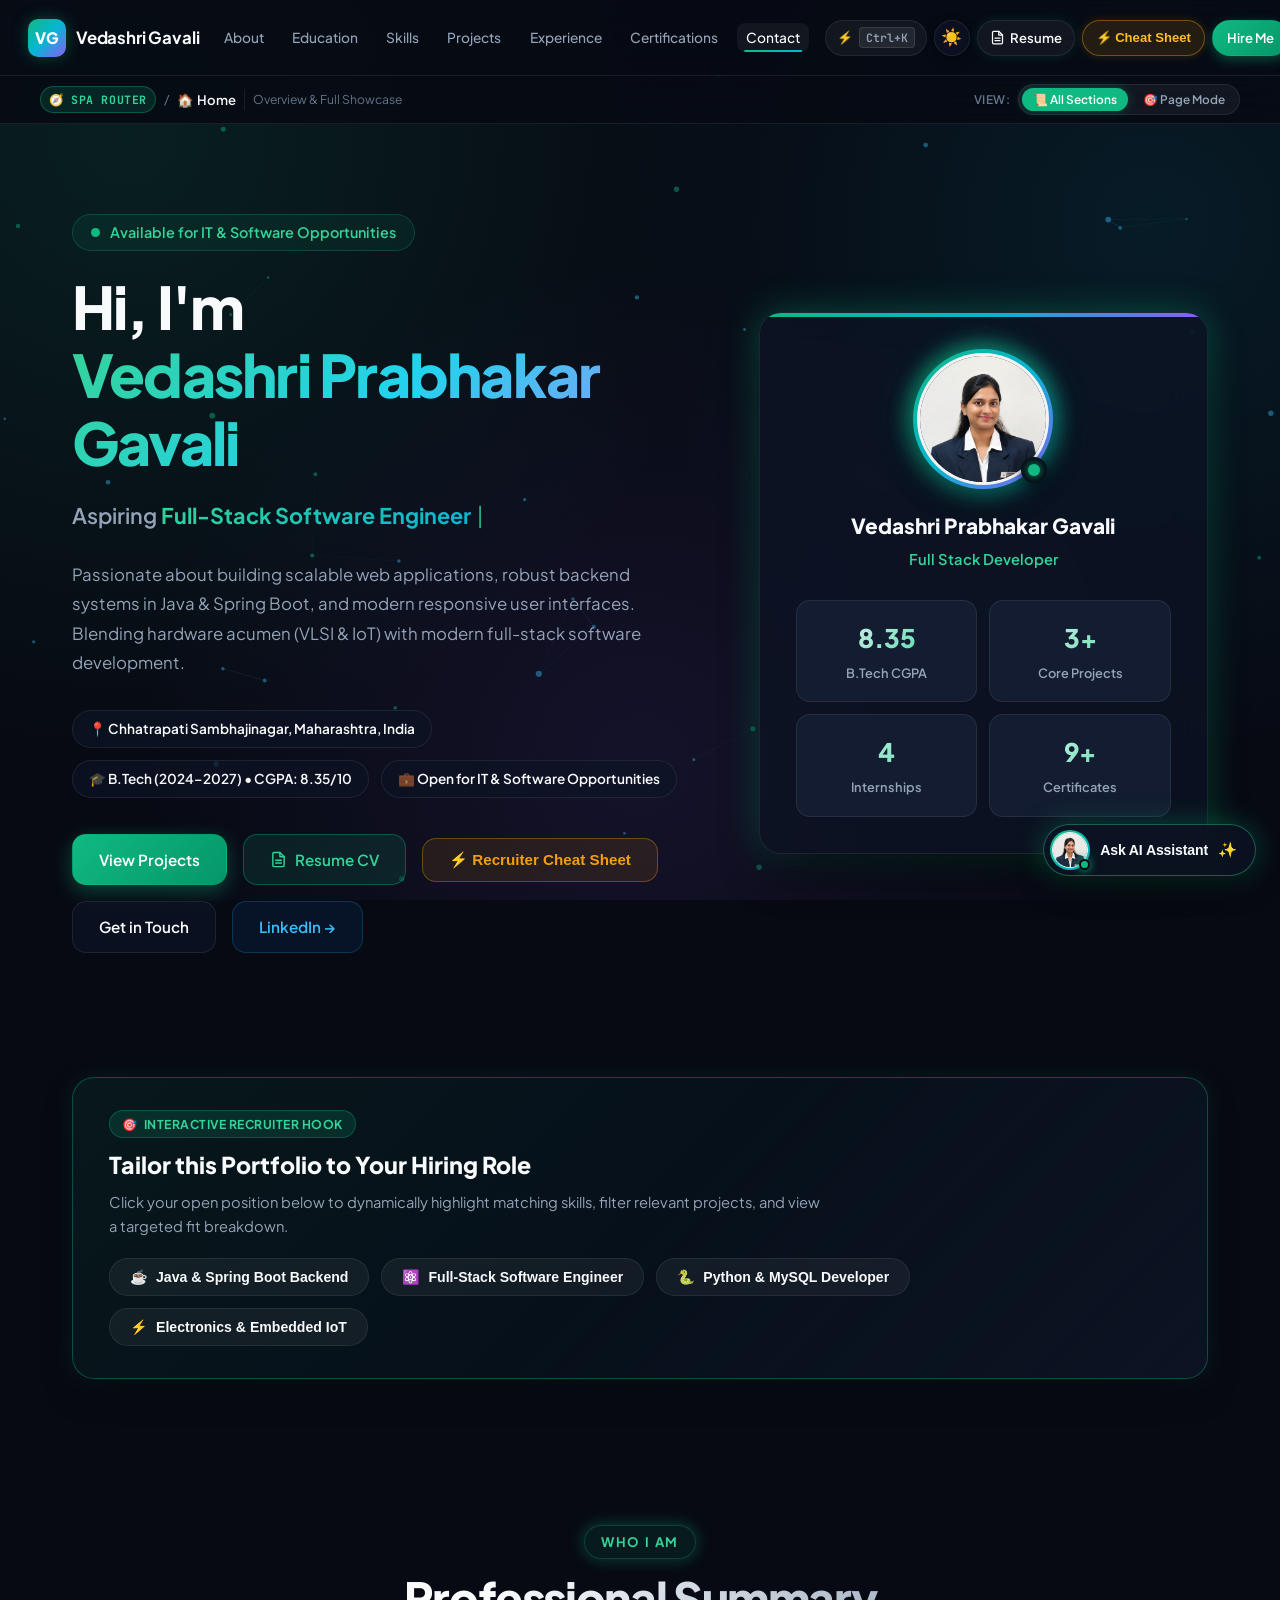
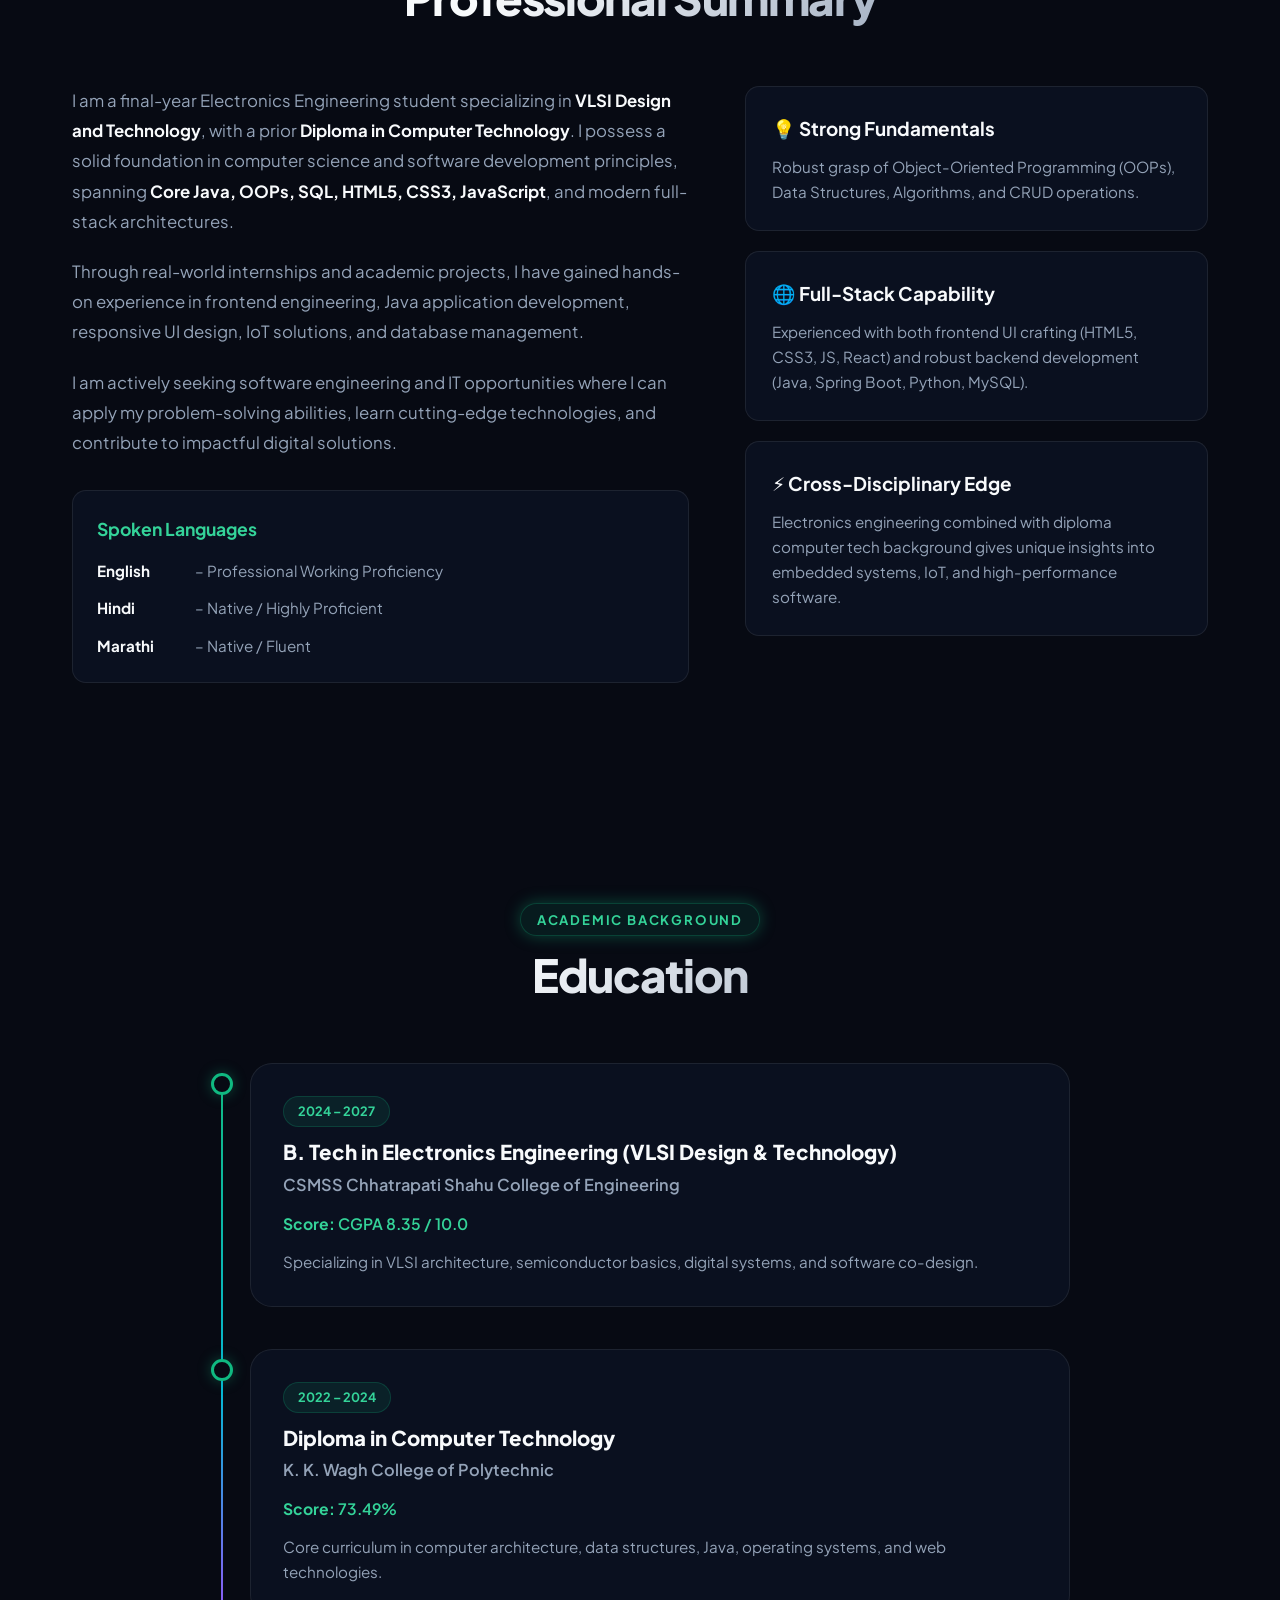
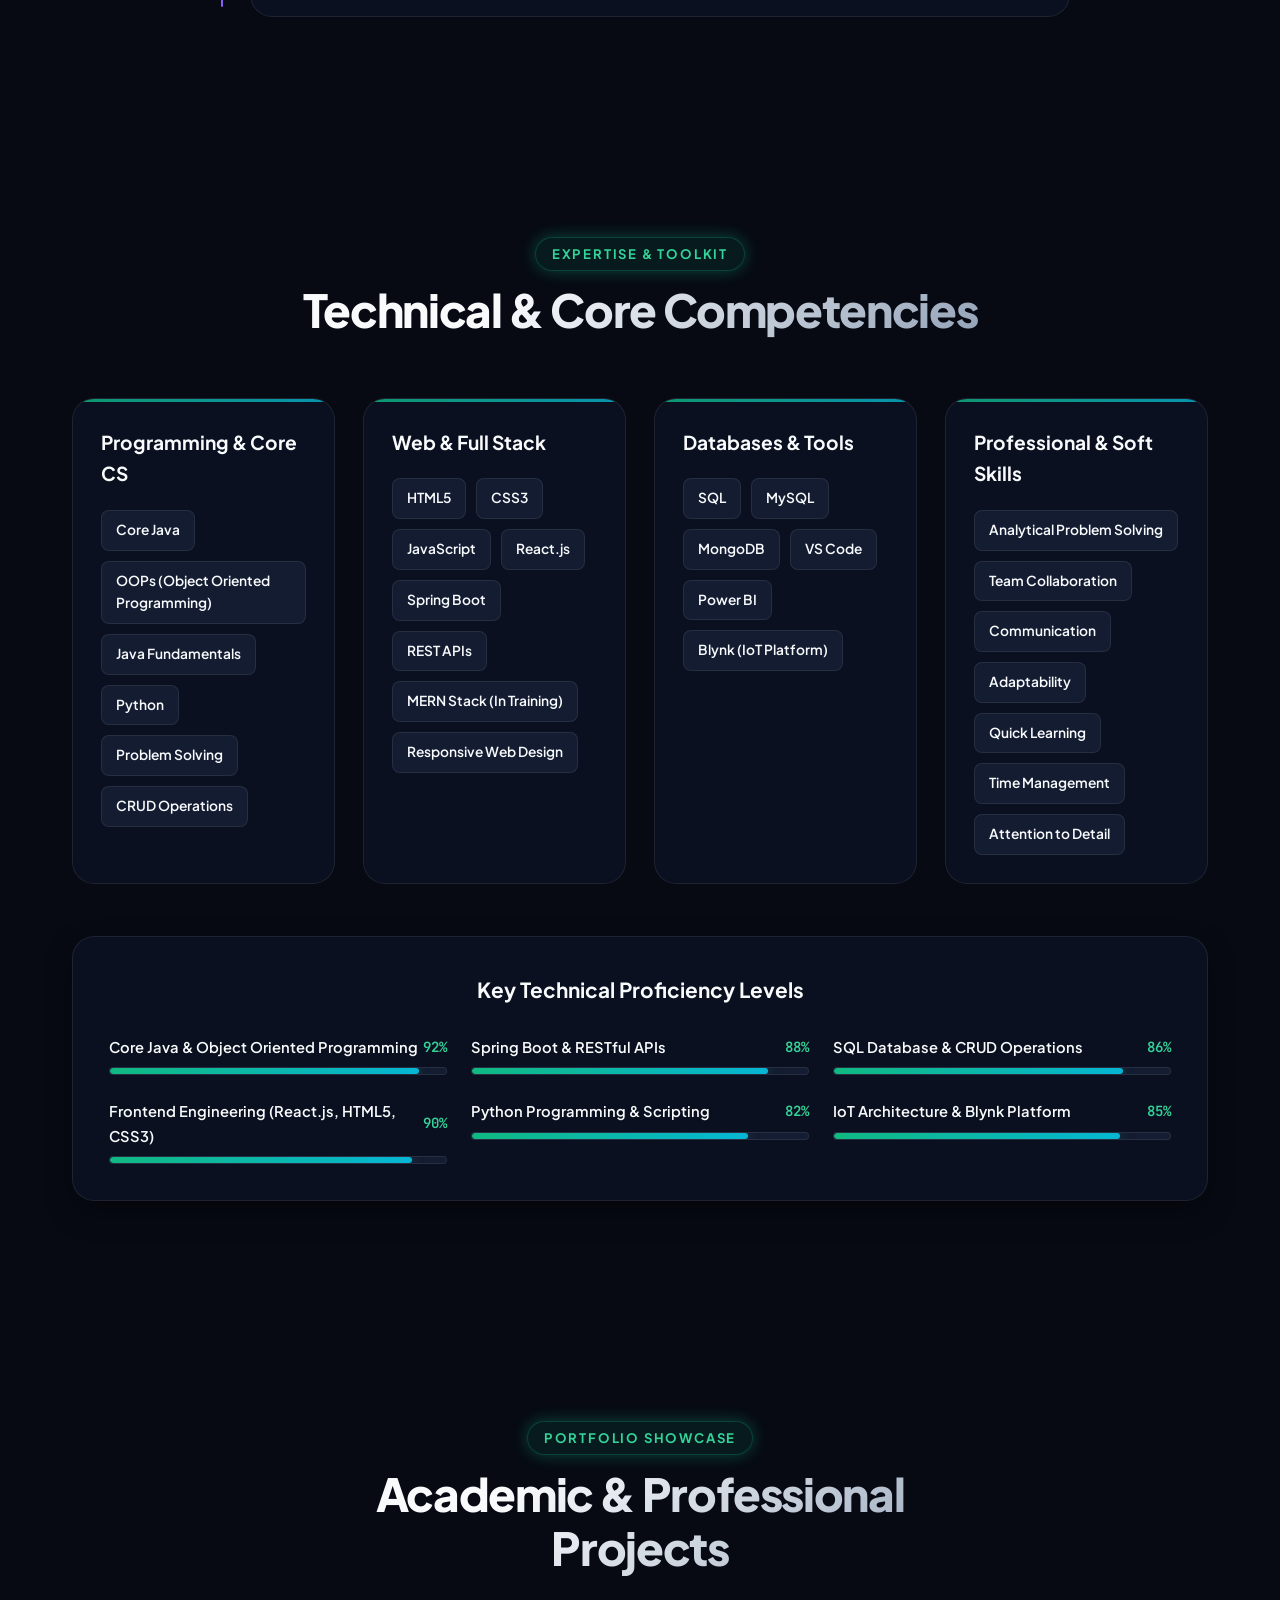
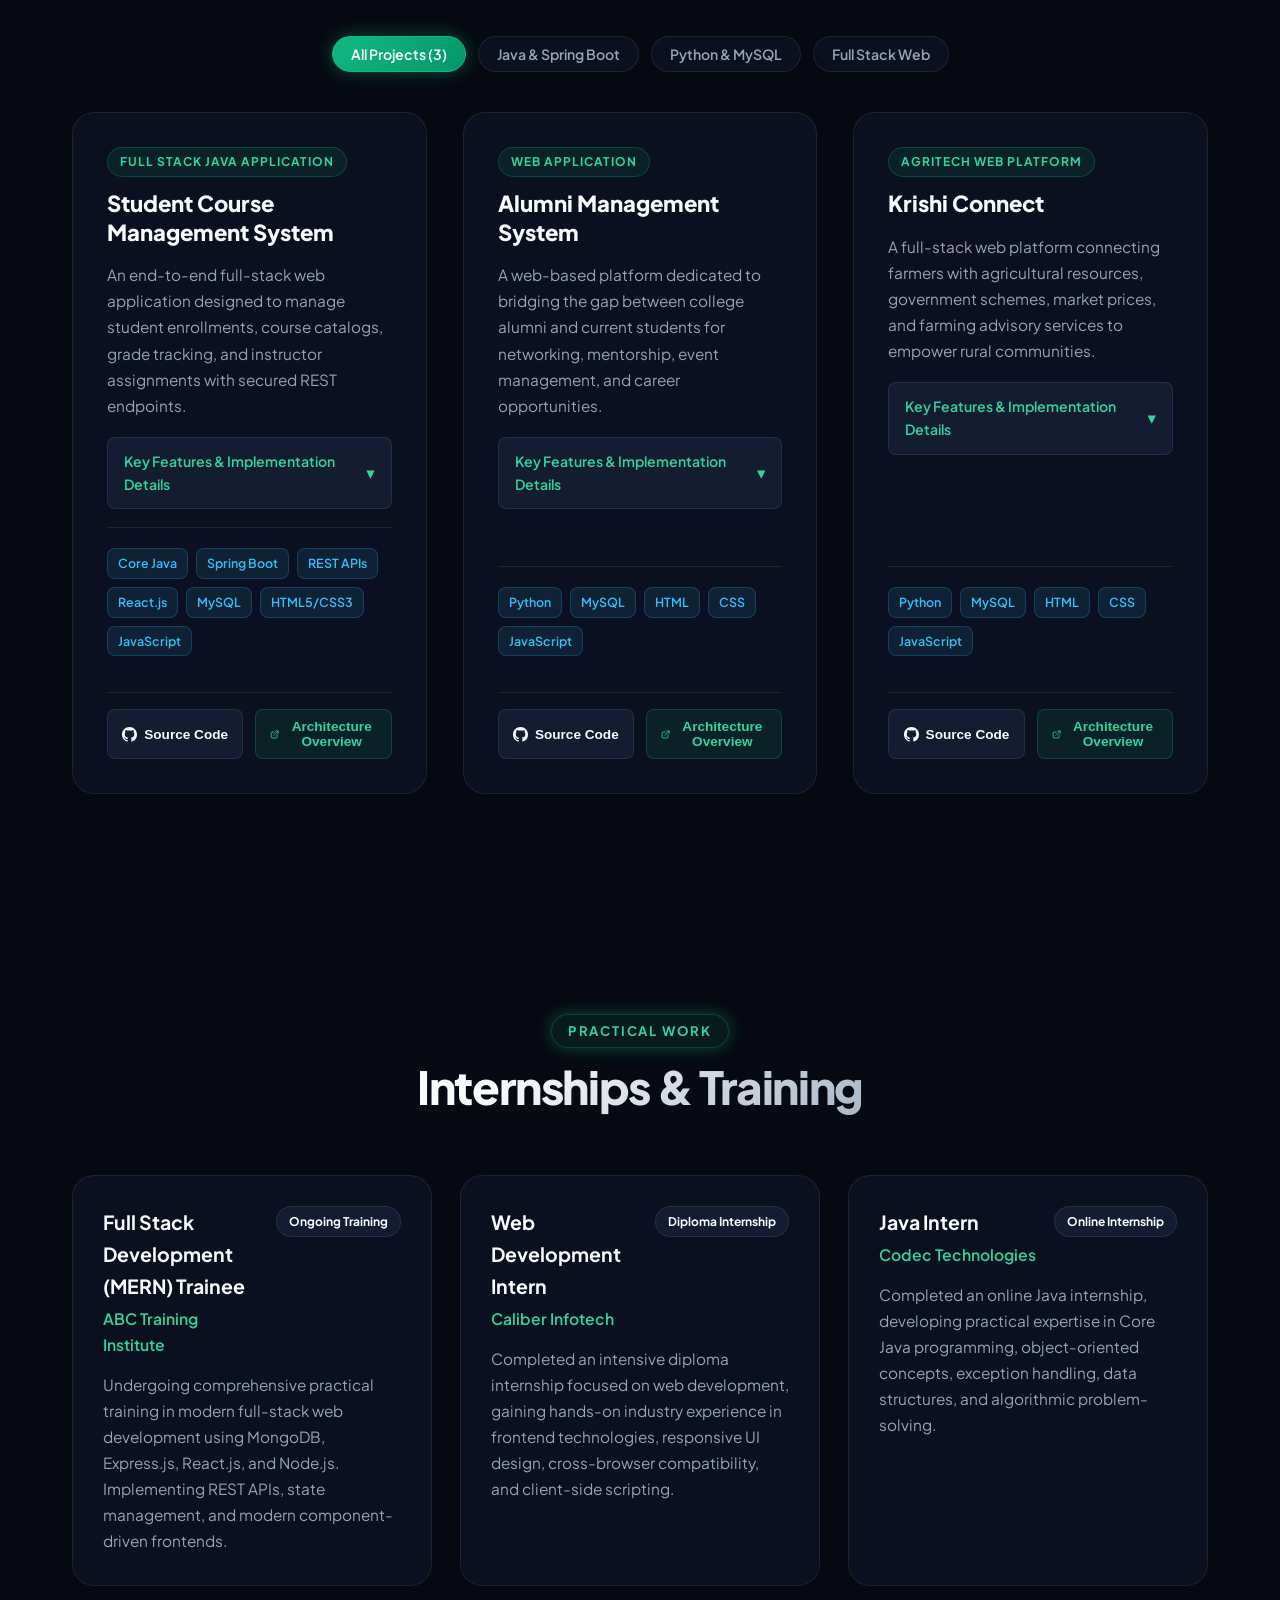
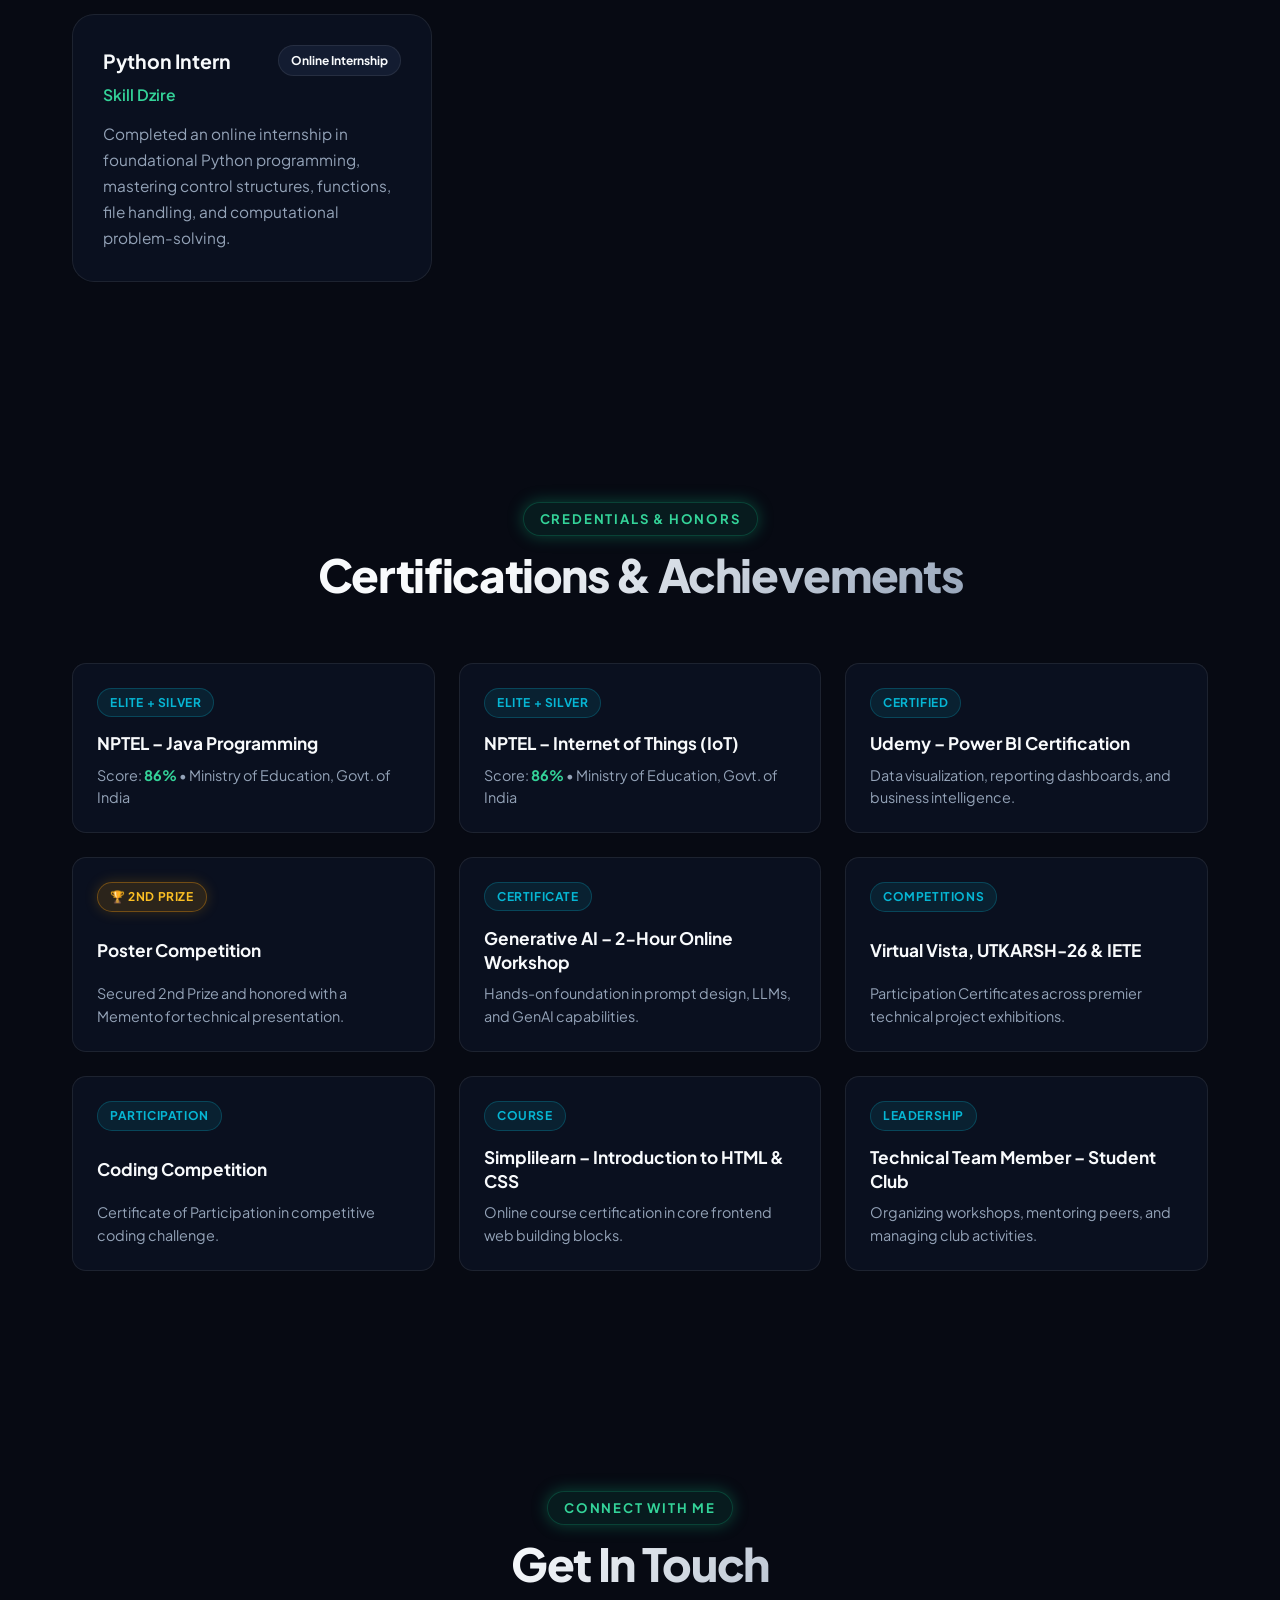
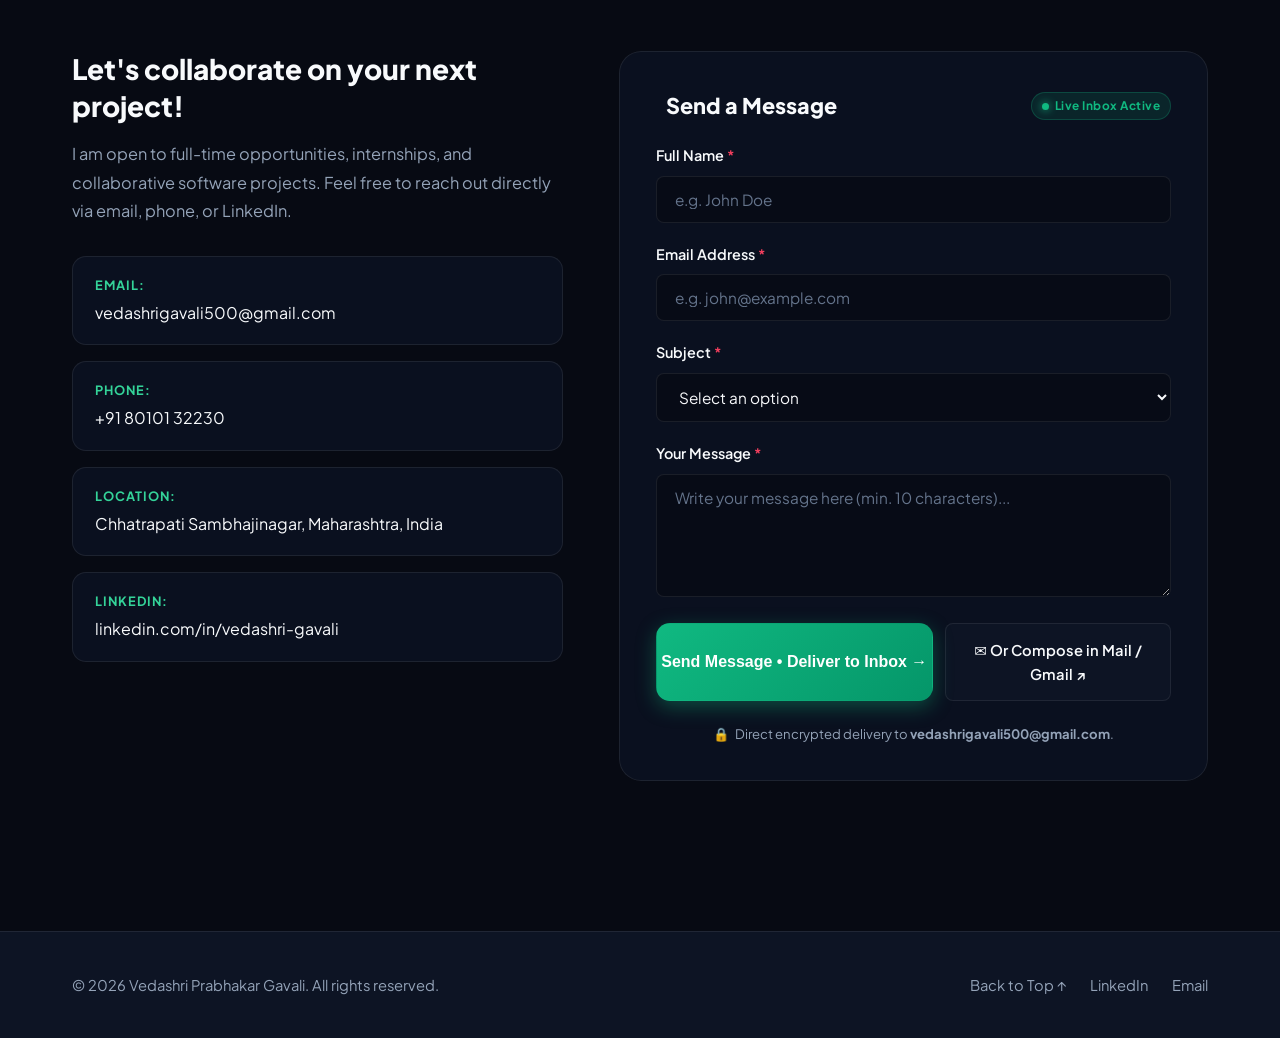
==== index.html @ 814deeb3 "Initial commit: Vedashri Gavali portfolio website" ====
<!DOCTYPE html>
<html lang="en">

<head>
  <meta charset="UTF-8">
  <meta name="viewport" content="width=device-width, initial-scale=1.0">
  <meta name="description"
    content="Portfolio of Vedashri Prabhakar Gavali - Final-year Electronics Engineering student and Full Stack Developer.">
  <meta name="keywords"
    content="Vedashri Gavali, Portfolio, Full Stack Developer, Java, Spring Boot, React, Web Development, Electronics Engineer">
  <meta name="author" content="Vedashri Prabhakar Gavali">
  <title>Vedashri Prabhakar Gavali | Portfolio</title>

  <!-- Google Fonts -->
  <link rel="preconnect" href="https://fonts.googleapis.com">
  <link rel="preconnect" href="https://fonts.gstatic.com" crossorigin>
  <link href="https://fonts.googleapis.com/css2?family=Plus+Jakarta+Sans:wght@400;500;600;700;800&family=JetBrains+Mono:wght@400;600&display=swap" rel="stylesheet">

  <!-- Main Stylesheet -->
  <link rel="stylesheet" href="style.css">
</head>

<body id="top">
  <!-- Full-Page Interactive Particle Constellation & Dot Background Canvas -->
  <canvas class="hero-canvas" id="hero-canvas" aria-hidden="true"></canvas>

  <!-- ==================== HEADER & NAVIGATION ==================== -->
  <header class="site-header" id="header">
    <nav class="navbar" aria-label="Main Navigation">
      <div class="nav-brand">
        <a href="#/" class="brand-logo" aria-label="Home">
          <span class="brand-initials">VG</span>
          <span class="brand-name">Vedashri Gavali</span>
        </a>
      </div>

      <ul class="nav-menu" id="nav-menu">
        <li class="nav-item"><a href="#/about" class="nav-link">About</a></li>
        <li class="nav-item"><a href="#/education" class="nav-link">Education</a></li>
        <li class="nav-item"><a href="#/skills" class="nav-link">Skills</a></li>
        <li class="nav-item"><a href="#/projects" class="nav-link">Projects</a></li>
        <li class="nav-item"><a href="#/experience" class="nav-link">Experience</a></li>
        <li class="nav-item"><a href="#/certifications" class="nav-link">Certifications</a></li>
        <li class="nav-item mobile-menu-only"><a href="resume.html" target="_blank" class="nav-link">📄 Resume CV</a></li>
        <li class="nav-item"><a href="#/contact" class="nav-link">Contact</a></li>
        <li class="nav-item mobile-menu-only"><a href="mailto:vedashrigavali500@gmail.com" class="nav-link">💼 Hire Me</a></li>
      </ul>

      <div class="nav-actions">
        <button class="btn-cmd-palette" id="btn-cmd-palette" aria-label="Open Command Palette" title="Command Palette (Ctrl + K / Cmd + K)">
          <span class="cmd-icon">⚡</span>
          <span class="cmd-key-badge">Ctrl+K</span>
        </button>
        <button class="theme-toggle" id="theme-toggle" aria-label="Toggle color theme" title="Toggle theme">
          <span class="theme-icon">☀️</span>
        </button>
        <a href="resume.html" target="_blank" class="btn btn-outline nav-resume-btn" title="View &amp; Download Resume CV">
          <svg width="15" height="15" viewBox="0 0 24 24" fill="none" stroke="currentColor" stroke-width="2" stroke-linecap="round" stroke-linejoin="round"><path d="M14 2H6a2 2 0 0 0-2 2v16a2 2 0 0 0 2 2h12a2 2 0 0 0 2-2V8z"/><polyline points="14 2 14 8 20 8"/><line x1="16" x2="8" y1="13" y2="13"/><line x1="16" x2="8" y1="17" y2="17"/></svg>
          Resume
        </a>
        <button type="button" class="btn btn-outline nav-cheat-btn" id="nav-cheat-btn" title="Quick 30-Sec Recruiter Cheat Sheet">⚡ Cheat Sheet</button>
        <a href="mailto:vedashrigavali500@gmail.com" class="btn btn-outline nav-hire-btn">Hire Me</a>
        <button class="mobile-toggle" id="mobile-toggle" aria-label="Toggle navigation menu" aria-expanded="false">
          <span class="hamburger-bar"></span>
          <span class="hamburger-bar"></span>
          <span class="hamburger-bar"></span>
        </button>
      </div>
    </nav>
  </header>

  <main>
    <!-- ==================== CLIENT-SIDE SPA ROUTER BAR (Context API & Hash Router) ==================== -->
    <nav class="spa-router-bar" id="spa-router-bar" aria-label="SPA Client-Side Navigation"></nav>

    <!-- ==================== HERO SECTION ==================== -->
    <section class="hero-section" id="hero" aria-labelledby="hero-title">
      <div class="hero-container">
        <div class="hero-content">
          <p class="hero-tagline">
            <span class="pulse-indicator"></span> Available for IT &amp; Software Opportunities
          </p>

          <h1 id="hero-title" class="hero-title">
            Hi, I'm <span class="highlight-text">Vedashri Prabhakar Gavali</span>
          </h1>
          <p class="hero-subtitle">
            <span class="typewriter-prefix">Aspiring </span><span class="typewriter-text" id="typewriter-text">Full-Stack Software Engineer</span><span class="typewriter-cursor">|</span>
          </p>
          <p class="hero-description">
            Passionate about building scalable web applications, robust backend systems in Java &amp; Spring Boot, and
            modern responsive user interfaces. Blending hardware acumen (VLSI &amp; IoT) with modern full-stack software
            development.
          </p>

          <div class="hero-meta">
            <span class="meta-item">
              📍 Chhatrapati Sambhajinagar, Maharashtra, India
            </span>
            <span class="meta-item">
              🎓 B.Tech (2024–2027) &bull; CGPA: 8.35/10
            </span>
            <span class="meta-item">
              💼 Open for IT &amp; Software Opportunities
            </span>
          </div>

          <div class="hero-cta-group">
            <a href="#projects" class="btn btn-primary">View Projects</a>
            <a href="resume.html" target="_blank" class="btn btn-secondary resume-btn" id="hero-resume-btn" title="View &amp; Download Resume CV">
              <svg width="17" height="17" viewBox="0 0 24 24" fill="none" stroke="currentColor" stroke-width="2" stroke-linecap="round" stroke-linejoin="round"><path d="M14 2H6a2 2 0 0 0-2 2v16a2 2 0 0 0 2 2h12a2 2 0 0 0 2-2V8z"/><polyline points="14 2 14 8 20 8"/><line x1="16" x2="8" y1="13" y2="13"/><line x1="16" x2="8" y1="17" y2="17"/></svg>
              Resume CV
            </a>
            <button type="button" class="btn btn-secondary btn-cheat-sheet" id="hero-cheat-sheet-btn" title="Quick 30-Second Recruiter Cheat Sheet">
              ⚡ Recruiter Cheat Sheet
            </button>
            <a href="#contact" class="btn btn-secondary">Get in Touch</a>
            <a href="https://linkedin.com/in/vedashri-gavali" target="_blank" rel="noopener noreferrer"
              class="btn btn-linkedin">
              LinkedIn &rarr;
            </a>
          </div>
        </div>

        <aside class="hero-card tilt-card" aria-label="Profile Card">
          <figure class="profile-figure">
            <div class="avatar-frame">
              <div class="avatar-glow"></div>
              <img src="profile.jpg" alt="Vedashri Prabhakar Gavali - Full Stack Developer" class="profile-img" width="136" height="136" loading="eager" />
              <div class="avatar-status" title="Active &amp; Available for Software Engineering Opportunities" aria-label="Available for hire">
                <span class="status-pulse"></span>
              </div>
            </div>
            <figcaption>
              <h3>Vedashri Prabhakar Gavali</h3>
              <p>Full Stack Developer</p>
            </figcaption>
          </figure>

          <div class="quick-stats">
            <div class="stat-box" data-count="8.35" data-decimal="2">
              <span class="stat-number">0.00</span>
              <span class="stat-label">B.Tech CGPA</span>
            </div>
            <div class="stat-box" data-count="3" data-suffix="+">
              <span class="stat-number">0+</span>
              <span class="stat-label">Core Projects</span>
            </div>
            <div class="stat-box" data-count="4">
              <span class="stat-number">0</span>
              <span class="stat-label">Internships</span>
            </div>
            <div class="stat-box" data-count="9" data-suffix="+">
              <span class="stat-number">0+</span>
              <span class="stat-label">Certificates</span>
            </div>
          </div>
        </aside>
      </div>
    </section>

    <!-- ==================== RECRUITER ROLE MATCHER (INTERACTIVE HOOK) ==================== -->
    <section class="section role-matcher-section" id="role-matcher" aria-label="Recruiter Role Matcher">
      <div class="container">
        <div class="role-matcher-card">
          <div class="role-matcher-header">
            <div class="matcher-badge">
              <span class="matcher-pulse">🎯</span>
              <span>Interactive Recruiter Hook</span>
            </div>
            <h2 class="matcher-title">Tailor this Portfolio to Your Hiring Role</h2>
            <p class="matcher-subtitle">Click your open position below to dynamically highlight matching skills, filter relevant projects, and view a targeted fit breakdown.</p>
          </div>

          <div class="role-pills-wrap" role="radiogroup" aria-label="Target Role Selection">
            <button type="button" class="role-pill-btn" data-role="java">
              <span class="pill-icon">☕</span>
              <span class="pill-text">Java &amp; Spring Boot Backend</span>
            </button>
            <button type="button" class="role-pill-btn" data-role="fullstack">
              <span class="pill-icon">⚛️</span>
              <span class="pill-text">Full-Stack Software Engineer</span>
            </button>
            <button type="button" class="role-pill-btn" data-role="python">
              <span class="pill-icon">🐍</span>
              <span class="pill-text">Python &amp; MySQL Developer</span>
            </button>
            <button type="button" class="role-pill-btn" data-role="iot">
              <span class="pill-icon">⚡</span>
              <span class="pill-text">Electronics &amp; Embedded IoT</span>
            </button>
          </div>

          <!-- Dynamic Role Match Result Box -->
          <div class="matcher-result-box" id="matcher-result-box" style="display: none;">
            <div class="matcher-result-header">
              <div class="matcher-score-badge" id="matcher-score-badge">98% Role Match 🔥</div>
              <h3 class="matcher-role-title" id="matcher-role-title">Java &amp; Spring Boot Developer</h3>
              <button type="button" class="matcher-reset-btn" id="matcher-reset-btn" title="Reset portfolio filters">🔄 Reset View</button>
            </div>
            <p class="matcher-summary" id="matcher-summary"></p>
            <div class="matcher-actions">
              <a href="resume.html" target="_blank" class="btn btn-primary btn-sm matcher-cta-btn">
                📄 View Targeted Resume
              </a>
              <a href="#projects" class="btn btn-outline btn-sm matcher-cta-btn">
                🚀 View Matched Projects
              </a>
              <a href="#contact" class="btn btn-secondary btn-sm matcher-cta-btn">
                ✉️ Quick Connect
              </a>
            </div>
          </div>
        </div>
      </div>
    </section>

    <!-- ==================== ABOUT SECTION ==================== -->
    <section class="section about-section" id="about" aria-labelledby="about-title">
      <div class="container">
        <header class="section-header">
          <p class="section-eyebrow">Who I Am</p>
          <h2 id="about-title" class="section-title">Professional Summary</h2>
        </header>

        <div class="about-grid">
          <div class="about-text-content">
            <p>
              I am a final-year Electronics Engineering student specializing in <strong>VLSI Design and
                Technology</strong>, with a prior <strong>Diploma in Computer Technology</strong>. I possess a solid
              foundation in computer science and software development principles, spanning <strong>Core Java, OOPs, SQL,
                HTML5, CSS3, JavaScript</strong>, and modern full-stack architectures.
            </p>
            <p>
              Through real-world internships and academic projects, I have gained hands-on experience in frontend
              engineering, Java application development, responsive UI design, IoT solutions, and database management.
            </p>
            <p>
              I am actively seeking software engineering and IT opportunities where I can apply my problem-solving
              abilities, learn cutting-edge technologies, and contribute to impactful digital solutions.
            </p>

            <div class="languages-box">
              <h3>Spoken Languages</h3>
              <ul class="language-list">
                <li><strong>English</strong> &ndash; Professional Working Proficiency</li>
                <li><strong>Hindi</strong> &ndash; Native / Highly Proficient</li>
                <li><strong>Marathi</strong> &ndash; Native / Fluent</li>
              </ul>
            </div>
          </div>

          <div class="about-highlights">
            <article class="highlight-card tilt-card">
              <h3>💡 Strong Fundamentals</h3>
              <p>Robust grasp of Object-Oriented Programming (OOPs), Data Structures, Algorithms, and CRUD operations.
              </p>
            </article>

            <article class="highlight-card tilt-card">
              <h3>🌐 Full-Stack Capability</h3>
              <p>Experienced with both frontend UI crafting (HTML5, CSS3, JS, React) and robust backend development
                (Java, Spring Boot, Python, MySQL).</p>
            </article>

            <article class="highlight-card tilt-card">
              <h3>⚡ Cross-Disciplinary Edge</h3>
              <p>Electronics engineering combined with diploma computer tech background gives unique insights into
                embedded systems, IoT, and high-performance software.</p>
            </article>
          </div>
        </div>
      </div>
    </section>

    <!-- ==================== EDUCATION SECTION ==================== -->
    <section class="section education-section" id="education" aria-labelledby="education-title">
      <div class="container">
        <header class="section-header">
          <p class="section-eyebrow">Academic Background</p>
          <h2 id="education-title" class="section-title">Education</h2>
        </header>

        <div class="timeline education-timeline">
          <!-- B.Tech -->
          <article class="timeline-item">
            <div class="timeline-marker"></div>
            <div class="timeline-content">
              <span class="timeline-period">2024 &ndash; 2027</span>
              <h3 class="timeline-degree">B. Tech in Electronics Engineering (VLSI Design &amp; Technology)</h3>
              <h4 class="timeline-institution">CSMSS Chhatrapati Shahu College of Engineering</h4>
              <p class="timeline-grade"><strong>Score:</strong> CGPA 8.35 / 10.0</p>
              <p class="timeline-desc">Specializing in VLSI architecture, semiconductor basics, digital systems, and
                software co-design.</p>
            </div>
          </article>

          <!-- Diploma -->
          <article class="timeline-item">
            <div class="timeline-marker"></div>
            <div class="timeline-content">
              <span class="timeline-period">2022 &ndash; 2024</span>
              <h3 class="timeline-degree">Diploma in Computer Technology</h3>
              <h4 class="timeline-institution">K. K. Wagh College of Polytechnic</h4>
              <p class="timeline-grade"><strong>Score:</strong> 73.49%</p>
              <p class="timeline-desc">Core curriculum in computer architecture, data structures, Java, operating
                systems, and web technologies.</p>
            </div>
          </article>
        </div>
      </div>
    </section>

    <!-- ==================== SKILLS SECTION ==================== -->
    <section class="section skills-section" id="skills" aria-labelledby="skills-title">
      <div class="container">
        <header class="section-header">
          <p class="section-eyebrow">Expertise &amp; Toolkit</p>
          <h2 id="skills-title" class="section-title">Technical &amp; Core Competencies</h2>
        </header>

        <div class="skills-grid">
          <!-- Programming & Core -->
          <div class="skill-category">
            <h3 class="category-title">Programming &amp; Core CS</h3>
            <ul class="skill-tags">
              <li>Core Java</li>
              <li>OOPs (Object Oriented Programming)</li>
              <li>Java Fundamentals</li>
              <li>Python</li>
              <li>Problem Solving</li>
              <li>CRUD Operations</li>
            </ul>
          </div>

          <!-- Web & Full Stack -->
          <div class="skill-category">
            <h3 class="category-title">Web &amp; Full Stack</h3>
            <ul class="skill-tags">
              <li>HTML5</li>
              <li>CSS3</li>
              <li>JavaScript</li>
              <li>React.js</li>
              <li>Spring Boot</li>
              <li>REST APIs</li>
              <li>MERN Stack (In Training)</li>
              <li>Responsive Web Design</li>
            </ul>
          </div>

          <!-- Databases & Tools -->
          <div class="skill-category">
            <h3 class="category-title">Databases &amp; Tools</h3>
            <ul class="skill-tags">
              <li>SQL</li>
              <li>MySQL</li>
              <li>MongoDB</li>
              <li>VS Code</li>
              <li>Power BI</li>
              <li>Blynk (IoT Platform)</li>
            </ul>
          </div>

          <!-- Soft Skills -->
          <div class="skill-category">
            <h3 class="category-title">Professional &amp; Soft Skills</h3>
            <ul class="skill-tags">
              <li>Analytical Problem Solving</li>
              <li>Team Collaboration</li>
              <li>Communication</li>
              <li>Adaptability</li>
              <li>Quick Learning</li>
              <li>Time Management</li>
              <li>Attention to Detail</li>
            </ul>
          </div>
        </div>

        <!-- Interactive Proficiency Meters -->
        <div class="skills-proficiency-container" id="skills-meters">
          <h3 class="proficiency-title">Key Technical Proficiency Levels</h3>
          <div class="proficiency-grid">
            <div class="skill-meter" data-target="92">
              <div class="meter-info">
                <span class="meter-name">Core Java &amp; Object Oriented Programming</span>
                <span class="meter-percentage">92%</span>
              </div>
              <div class="meter-track">
                <div class="meter-fill" style="width: 0%;"></div>
              </div>
            </div>

            <div class="skill-meter" data-target="88">
              <div class="meter-info">
                <span class="meter-name">Spring Boot &amp; RESTful APIs</span>
                <span class="meter-percentage">88%</span>
              </div>
              <div class="meter-track">
                <div class="meter-fill" style="width: 0%;"></div>
              </div>
            </div>

            <div class="skill-meter" data-target="86">
              <div class="meter-info">
                <span class="meter-name">SQL Database &amp; CRUD Operations</span>
                <span class="meter-percentage">86%</span>
              </div>
              <div class="meter-track">
                <div class="meter-fill" style="width: 0%;"></div>
              </div>
            </div>

            <div class="skill-meter" data-target="90">
              <div class="meter-info">
                <span class="meter-name">Frontend Engineering (React.js, HTML5, CSS3)</span>
                <span class="meter-percentage">90%</span>
              </div>
              <div class="meter-track">
                <div class="meter-fill" style="width: 0%;"></div>
              </div>
            </div>

            <div class="skill-meter" data-target="82">
              <div class="meter-info">
                <span class="meter-name">Python Programming &amp; Scripting</span>
                <span class="meter-percentage">82%</span>
              </div>
              <div class="meter-track">
                <div class="meter-fill" style="width: 0%;"></div>
              </div>
            </div>

            <div class="skill-meter" data-target="85">
              <div class="meter-info">
                <span class="meter-name">IoT Architecture &amp; Blynk Platform</span>
                <span class="meter-percentage">85%</span>
              </div>
              <div class="meter-track">
                <div class="meter-fill" style="width: 0%;"></div>
              </div>
            </div>
          </div>
        </div>
      </div>
    </section>

    <!-- ==================== PROJECTS SECTION ==================== -->
    <section class="section projects-section" id="projects" aria-labelledby="projects-title">
      <div class="container">
        <header class="section-header">
          <p class="section-eyebrow">Portfolio Showcase</p>
          <h2 id="projects-title" class="section-title">Academic &amp; Professional Projects</h2>
        </header>

        <!-- Interactive Category Filter Tabs -->
        <div class="project-filters" role="tablist" aria-label="Project Categories">
          <button class="filter-btn active" data-filter="all">All Projects (3)</button>
          <button class="filter-btn" data-filter="java">Java &amp; Spring Boot</button>
          <button class="filter-btn" data-filter="python">Python &amp; MySQL</button>
          <button class="filter-btn" data-filter="web">Full Stack Web</button>
        </div>

        <div class="projects-grid" id="projects-grid">
          <!-- Project 1 -->
          <article class="project-card" data-category="java web">
            <div class="project-header">
              <span class="project-tag">Full Stack Java Application</span>
              <h3 class="project-title">Student Course Management System</h3>
            </div>
            <div class="project-body">
              <p class="project-desc">
                An end-to-end full-stack web application designed to manage student enrollments, course catalogs, grade
                tracking, and instructor assignments with secured REST endpoints.
              </p>

              <!-- Interactive native HTML accordion -->
              <details class="project-details">
                <summary>Key Features &amp; Implementation Details</summary>
                <ul>
                  <li>Engineered backend business logic using Core Java and Spring Boot.</li>
                  <li>Designed and consumed RESTful APIs for seamless frontend-backend communication.</li>
                  <li>Responsive frontend interface crafted with React.js, HTML5, CSS3, and JavaScript.</li>
                  <li>Relational database storage &amp; CRUD operations managed with MySQL and SQL.</li>
                </ul>
              </details>

              <div class="project-tech-stack">
                <span class="tech-badge">Core Java</span>
                <span class="tech-badge">Spring Boot</span>
                <span class="tech-badge">REST APIs</span>
                <span class="tech-badge">React.js</span>
                <span class="tech-badge">MySQL</span>
                <span class="tech-badge">HTML5/CSS3</span>
                <span class="tech-badge">JavaScript</span>
              </div>

              <div class="project-actions">
                <button type="button" class="project-btn-code" data-code="course-mgmt" title="Inspect Source Code &amp; Architecture">
                  <svg width="15" height="15" viewBox="0 0 24 24" fill="currentColor"><path d="M12 0C5.37 0 0 5.37 0 12c0 5.31 3.435 9.795 8.205 11.385.6.105.825-.255.825-.57 0-.285-.015-1.23-.015-2.235-3.015.555-3.795-.735-4.035-1.41-.135-.345-.72-1.41-1.23-1.695-.42-.225-1.02-.78-.015-.795.945-.015 1.62.87 1.845 1.23 1.08 1.815 2.805 1.305 3.495.99.105-.78.42-1.305.765-1.605-2.67-.3-5.46-1.335-5.46-5.925 0-1.305.465-2.385 1.23-3.225-.12-.3-.54-1.53.12-3.18 0 0 1.005-.315 3.3 1.23.96-.27 1.98-.405 3-.405s2.04.135 3 .405c2.295-1.56 3.3-1.23 3.3-1.23.66 1.65.24 2.88.12 3.18.765.84 1.23 1.905 1.23 3.225 0 4.605-2.805 5.625-5.475 5.925.435.375.81 1.095.81 2.22 0 1.605-.015 2.895-.015 3.3 0 .315.225.69.825.57A12.02 12.02 0 0 0 24 12c0-6.63-5.37-12-12-12Z"/></svg>
                  Source Code
                </button>
                <button class="project-btn-demo" data-project="course-mgmt">
                  <svg width="15" height="15" viewBox="0 0 24 24" fill="none" stroke="currentColor" stroke-width="2" stroke-linecap="round" stroke-linejoin="round"><path d="M18 13v6a2 2 0 0 1-2 2H5a2 2 0 0 1-2-2V8a2 2 0 0 1 2-2h6"/><polyline points="15 3 21 3 21 9"/><line x1="10" x2="21" y1="14" y2="3"/></svg>
                  Architecture Overview
                </button>
              </div>
            </div>
          </article>

          <!-- Project 2 -->
          <article class="project-card" data-category="python web">
            <div class="project-header">
              <span class="project-tag">Web Application</span>
              <h3 class="project-title">Alumni Management System</h3>
            </div>
            <div class="project-body">
              <p class="project-desc">
                A web-based platform dedicated to bridging the gap between college alumni and current students for
                networking, mentorship, event management, and career opportunities.
              </p>

              <details class="project-details">
                <summary>Key Features &amp; Implementation Details</summary>
                <ul>
                  <li>Centralized directory for managing alumni profiles and verification.</li>
                  <li>Event broadcast system for reunions, webinars, and placement drives.</li>
                  <li>Backend scripted with Python and MySQL database schema.</li>
                  <li>Clean and responsive user interface with vanilla HTML, CSS, and JavaScript.</li>
                </ul>
              </details>

              <div class="project-tech-stack">
                <span class="tech-badge">Python</span>
                <span class="tech-badge">MySQL</span>
                <span class="tech-badge">HTML</span>
                <span class="tech-badge">CSS</span>
                <span class="tech-badge">JavaScript</span>
              </div>

              <div class="project-actions">
                <button type="button" class="project-btn-code" data-code="alumni-mgmt" title="Inspect Source Code &amp; Architecture">
                  <svg width="15" height="15" viewBox="0 0 24 24" fill="currentColor"><path d="M12 0C5.37 0 0 5.37 0 12c0 5.31 3.435 9.795 8.205 11.385.6.105.825-.255.825-.57 0-.285-.015-1.23-.015-2.235-3.015.555-3.795-.735-4.035-1.41-.135-.345-.72-1.41-1.23-1.695-.42-.225-1.02-.78-.015-.795.945-.015 1.62.87 1.845 1.23 1.08 1.815 2.805 1.305 3.495.99.105-.78.42-1.305.765-1.605-2.67-.3-5.46-1.335-5.46-5.925 0-1.305.465-2.385 1.23-3.225-.12-.3-.54-1.53.12-3.18 0 0 1.005-.315 3.3 1.23.96-.27 1.98-.405 3-.405s2.04.135 3 .405c2.295-1.56 3.3-1.23 3.3-1.23.66 1.65.24 2.88.12 3.18.765.84 1.23 1.905 1.23 3.225 0 4.605-2.805 5.625-5.475 5.925.435.375.81 1.095.81 2.22 0 1.605-.015 2.895-.015 3.3 0 .315.225.69.825.57A12.02 12.02 0 0 0 24 12c0-6.63-5.37-12-12-12Z"/></svg>
                  Source Code
                </button>
                <button class="project-btn-demo" data-project="alumni-mgmt">
                  <svg width="15" height="15" viewBox="0 0 24 24" fill="none" stroke="currentColor" stroke-width="2" stroke-linecap="round" stroke-linejoin="round"><path d="M18 13v6a2 2 0 0 1-2 2H5a2 2 0 0 1-2-2V8a2 2 0 0 1 2-2h6"/><polyline points="15 3 21 3 21 9"/><line x1="10" x2="21" y1="14" y2="3"/></svg>
                  Architecture Overview
                </button>
              </div>
            </div>
          </article>

          <!-- Project 3 -->
          <article class="project-card" data-category="python web">
            <div class="project-header">
              <span class="project-tag">AgriTech Web Platform</span>
              <h3 class="project-title">Krishi Connect</h3>
            </div>
            <div class="project-body">
              <p class="project-desc">
                A full-stack web platform connecting farmers with agricultural resources, government schemes, market
                prices, and farming advisory services to empower rural communities.
              </p>

              <details class="project-details">
                <summary>Key Features &amp; Implementation Details</summary>
                <ul>
                  <li>Information portal for seeds, fertilizers, and market equipment.</li>
                  <li>Real-time updates on agriculture notices and advisory services.</li>
                  <li>Python-powered backend with MySQL data persistence.</li>
                  <li>Intuitive multilingual-ready UI structured for accessible farmer interaction.</li>
                </ul>
              </details>

              <div class="project-tech-stack">
                <span class="tech-badge">Python</span>
                <span class="tech-badge">MySQL</span>
                <span class="tech-badge">HTML</span>
                <span class="tech-badge">CSS</span>
                <span class="tech-badge">JavaScript</span>
              </div>

              <div class="project-actions">
                <button type="button" class="project-btn-code" data-code="krishi-connect" title="Inspect Source Code &amp; Architecture">
                  <svg width="15" height="15" viewBox="0 0 24 24" fill="currentColor"><path d="M12 0C5.37 0 0 5.37 0 12c0 5.31 3.435 9.795 8.205 11.385.6.105.825-.255.825-.57 0-.285-.015-1.23-.015-2.235-3.015.555-3.795-.735-4.035-1.41-.135-.345-.72-1.41-1.23-1.695-.42-.225-1.02-.78-.015-.795.945-.015 1.62.87 1.845 1.23 1.08 1.815 2.805 1.305 3.495.99.105-.78.42-1.305.765-1.605-2.67-.3-5.46-1.335-5.46-5.925 0-1.305.465-2.385 1.23-3.225-.12-.3-.54-1.53.12-3.18 0 0 1.005-.315 3.3 1.23.96-.27 1.98-.405 3-.405s2.04.135 3 .405c2.295-1.56 3.3-1.23 3.3-1.23.66 1.65.24 2.88.12 3.18.765.84 1.23 1.905 1.23 3.225 0 4.605-2.805 5.625-5.475 5.925.435.375.81 1.095.81 2.22 0 1.605-.015 2.895-.015 3.3 0 .315.225.69.825.57A12.02 12.02 0 0 0 24 12c0-6.63-5.37-12-12-12Z"/></svg>
                  Source Code
                </button>
                <button class="project-btn-demo" data-project="krishi-connect">
                  <svg width="15" height="15" viewBox="0 0 24 24" fill="none" stroke="currentColor" stroke-width="2" stroke-linecap="round" stroke-linejoin="round"><path d="M18 13v6a2 2 0 0 1-2 2H5a2 2 0 0 1-2-2V8a2 2 0 0 1 2-2h6"/><polyline points="15 3 21 3 21 9"/><line x1="10" x2="21" y1="14" y2="3"/></svg>
                  Architecture Overview
                </button>
              </div>
            </div>
          </article>
        </div>
      </div>
    </section>

    <!-- ==================== EXPERIENCE / INTERNSHIPS SECTION ==================== -->
    <section class="section experience-section" id="experience" aria-labelledby="experience-title">
      <div class="container">
        <header class="section-header">
          <p class="section-eyebrow">Practical Work</p>
          <h2 id="experience-title" class="section-title">Internships &amp; Training</h2>
        </header>

        <div class="experience-list">
          <!-- Internship 1 -->
          <article class="experience-card">
            <div class="exp-header">
              <div>
                <h3 class="exp-role">Full Stack Development (MERN) Trainee</h3>
                <h4 class="exp-company">ABC Training Institute</h4>
              </div>
              <span class="exp-type">Ongoing Training</span>
            </div>
            <p class="exp-desc">
              Undergoing comprehensive practical training in modern full-stack web development using MongoDB,
              Express.js, React.js, and Node.js. Implementing REST APIs, state management, and modern component-driven
              frontends.
            </p>
          </article>

          <!-- Internship 2 -->
          <article class="experience-card">
            <div class="exp-header">
              <div>
                <h3 class="exp-role">Web Development Intern</h3>
                <h4 class="exp-company">Caliber Infotech</h4>
              </div>
              <span class="exp-type">Diploma Internship</span>
            </div>
            <p class="exp-desc">
              Completed an intensive diploma internship focused on web development, gaining hands-on industry experience
              in frontend technologies, responsive UI design, cross-browser compatibility, and client-side scripting.
            </p>
          </article>

          <!-- Internship 3 -->
          <article class="experience-card">
            <div class="exp-header">
              <div>
                <h3 class="exp-role">Java Intern</h3>
                <h4 class="exp-company">Codec Technologies</h4>
              </div>
              <span class="exp-type">Online Internship</span>
            </div>
            <p class="exp-desc">
              Completed an online Java internship, developing practical expertise in Core Java programming,
              object-oriented concepts, exception handling, data structures, and algorithmic problem-solving.
            </p>
          </article>

          <!-- Internship 4 -->
          <article class="experience-card">
            <div class="exp-header">
              <div>
                <h3 class="exp-role">Python Intern</h3>
                <h4 class="exp-company">Skill Dzire</h4>
              </div>
              <span class="exp-type">Online Internship</span>
            </div>
            <p class="exp-desc">
              Completed an online internship in foundational Python programming, mastering control structures,
              functions, file handling, and computational problem-solving.
            </p>
          </article>
        </div>
      </div>
    </section>

    <!-- ==================== CERTIFICATIONS SECTION ==================== -->
    <section class="section certifications-section" id="certifications" aria-labelledby="certifications-title">
      <div class="container">
        <header class="section-header">
          <p class="section-eyebrow">Credentials &amp; Honors</p>
          <h2 id="certifications-title" class="section-title">Certifications &amp; Achievements</h2>
        </header>

        <div class="certifications-grid">
          <article class="cert-card">
            <div class="cert-badge">Elite + Silver</div>
            <h3>NPTEL &ndash; Java Programming</h3>
            <p>Score: <strong>86%</strong> &bull; Ministry of Education, Govt. of India</p>
          </article>

          <article class="cert-card">
            <div class="cert-badge">Elite + Silver</div>
            <h3>NPTEL &ndash; Internet of Things (IoT)</h3>
            <p>Score: <strong>86%</strong> &bull; Ministry of Education, Govt. of India</p>
          </article>

          <article class="cert-card">
            <div class="cert-badge">Certified</div>
            <h3>Udemy &ndash; Power BI Certification</h3>
            <p>Data visualization, reporting dashboards, and business intelligence.</p>
          </article>

          <article class="cert-card">
            <div class="cert-badge prize">🏆 2nd Prize</div>
            <h3>Poster Competition</h3>
            <p>Secured 2nd Prize and honored with a Memento for technical presentation.</p>
          </article>

          <article class="cert-card">
            <div class="cert-badge">Certificate</div>
            <h3>Generative AI &ndash; 2-Hour Online Workshop</h3>
            <p>Hands-on foundation in prompt design, LLMs, and GenAI capabilities.</p>
          </article>

          <article class="cert-card">
            <div class="cert-badge">Competitions</div>
            <h3>Virtual Vista, UTKARSH-26 &amp; IETE</h3>
            <p>Participation Certificates across premier technical project exhibitions.</p>
          </article>

          <article class="cert-card">
            <div class="cert-badge">Participation</div>
            <h3>Coding Competition</h3>
            <p>Certificate of Participation in competitive coding challenge.</p>
          </article>

          <article class="cert-card">
            <div class="cert-badge">Course</div>
            <h3>Simplilearn &ndash; Introduction to HTML &amp; CSS</h3>
            <p>Online course certification in core frontend web building blocks.</p>
          </article>

          <article class="cert-card">
            <div class="cert-badge">Leadership</div>
            <h3>Technical Team Member &ndash; Student Club</h3>
            <p>Organizing workshops, mentoring peers, and managing club activities.</p>
          </article>
        </div>
      </div>
    </section>

    <!-- ==================== CONTACT SECTION ==================== -->
    <section class="section contact-section" id="contact" aria-labelledby="contact-title">
      <div class="container">
        <header class="section-header">
          <p class="section-eyebrow">Connect With Me</p>
          <h2 id="contact-title" class="section-title">Get In Touch</h2>
        </header>

        <div class="contact-grid">
          <!-- Contact Info -->
          <div class="contact-info">
            <h3>Let's collaborate on your next project!</h3>
            <p>
              I am open to full-time opportunities, internships, and collaborative software projects. Feel free to reach
              out directly via email, phone, or LinkedIn.
            </p>

            <address class="contact-details-list">
              <div class="contact-detail-item">
                <strong>Email:</strong>
                <a href="mailto:vedashrigavali500@gmail.com">vedashrigavali500@gmail.com</a>
              </div>
              <div class="contact-detail-item">
                <strong>Phone:</strong>
                <a href="tel:+918010132230">+91 80101 32230</a>
              </div>
              <div class="contact-detail-item">
                <strong>Location:</strong>
                <span>Chhatrapati Sambhajinagar, Maharashtra, India</span>
              </div>
              <div class="contact-detail-item">
                <strong>LinkedIn:</strong>
                <a href="https://linkedin.com/in/vedashri-gavali" target="_blank" rel="noopener noreferrer">
                  linkedin.com/in/vedashri-gavali
                </a>
              </div>
            </address>
          </div>

          <!-- Interactive Contact Form with Direct Gmail Delivery -->
          <form class="contact-form" id="contact-form" novalidate action="https://formsubmit.co/vedashrigavali500@gmail.com" method="POST">
            <!-- FormSubmit Configuration & Anti-Spam -->
            <input type="hidden" name="_captcha" value="false">
            <input type="hidden" name="_template" value="table">
            <input type="hidden" name="_subject" id="formsubmit-subject" value="New Portfolio Message - Vedashri Gavali">
            <input type="hidden" name="_next" id="formsubmit-next" value="">
            <input type="text" name="_honey" style="display:none" tabindex="-1" autocomplete="off">

            <fieldset>
              <div class="legend-header">
                <legend>Send a Message</legend>
                <span class="webhook-indicator" title="Submissions deliver directly to vedashrigavali500@gmail.com">
                  <span class="webhook-dot"></span> Live Inbox Active
                </span>
              </div>

              <div class="form-group">
                <label for="name">Full Name <span class="required">*</span></label>
                <input type="text" id="name" name="name" placeholder="e.g. John Doe" required autocomplete="name" aria-describedby="name-error">
                <span class="field-error" id="name-error" role="alert" aria-live="polite"></span>
              </div>

              <div class="form-group">
                <label for="email">Email Address <span class="required">*</span></label>
                <input type="email" id="email" name="email" placeholder="e.g. john@example.com" required
                  autocomplete="email" aria-describedby="email-error">
                <span class="field-error" id="email-error" role="alert" aria-live="polite"></span>
              </div>

              <div class="form-group">
                <label for="subject">Subject <span class="required">*</span></label>
                <select id="subject" name="subject" required aria-describedby="subject-error">
                  <option value="" disabled selected>Select an option</option>
                  <option value="job">Job / Internship Opportunity</option>
                  <option value="project">Project Collaboration</option>
                  <option value="freelance">Freelance Inquiry</option>
                  <option value="general">General Networking</option>
                </select>
                <span class="field-error" id="subject-error" role="alert" aria-live="polite"></span>
              </div>

              <div class="form-group">
                <label for="message">Your Message <span class="required">*</span></label>
                <textarea id="message" name="message" rows="5" placeholder="Write your message here (min. 10 characters)..."
                  required aria-describedby="message-error"></textarea>
                <span class="field-error" id="message-error" role="alert" aria-live="polite"></span>
              </div>

              <!-- Real-time Status / Feedback banner inside the card -->
              <div class="form-status-alert" id="form-status-alert" style="display: none;" role="alert"></div>

              <div class="form-actions-group">
                <button type="submit" class="btn btn-primary submit-btn" id="contact-submit-btn">
                  <span class="btn-text">Send Message &bull; Deliver to Inbox &rarr;</span>
                  <span class="btn-spinner" aria-hidden="true"></span>
                </button>
                <a href="mailto:vedashrigavali500@gmail.com?subject=Portfolio%20Inquiry%20from%20Visitor" id="btn-direct-email" class="direct-email-btn" target="_blank" rel="noopener noreferrer" title="Directly compose email in Gmail or default email client">
                  ✉ Or Compose in Mail / Gmail &nearr;
                </a>
              </div>

              <p class="form-delivery-note">
                <span class="delivery-shield">🔒</span> Direct encrypted delivery to <strong>vedashrigavali500@gmail.com</strong>.
              </p>
            </fieldset>
          </form>
        </div>
      </div>
    </section>
  </main>

  <!-- ==================== FOOTER ==================== -->
  <footer class="site-footer">
    <div class="container footer-container">
      <p>&copy; 2026 Vedashri Prabhakar Gavali. All rights reserved.</p>
      <ul class="footer-links">
        <li><a href="#top">Back to Top &uarr;</a></li>
        <li><a href="https://linkedin.com/in/vedashri-gavali" target="_blank" rel="noopener noreferrer">LinkedIn</a>
        </li>
        <li><a href="mailto:vedashrigavali500@gmail.com">Email</a></li>
      </ul>
    </div>
  </footer>

  <!-- Interactive Project Architecture Modal -->
  <dialog class="project-modal" id="project-modal">
    <div class="modal-card">
      <header class="modal-header">
        <h3 id="modal-title">System Architecture Overview</h3>
        <button class="modal-close-btn" id="modal-close-btn" aria-label="Close modal">&times;</button>
      </header>
      <div class="modal-body" id="modal-body">
        <!-- Injected via JavaScript -->
      </div>
    </div>
  </dialog>

  <!-- Interactive Project Source Code Inspector Modal -->
  <dialog class="code-modal" id="code-modal">
    <div class="code-modal-card">
      <header class="code-modal-header">
        <div class="code-header-left">
          <div class="terminal-dots">
            <span class="dot dot-red"></span>
            <span class="dot dot-yellow"></span>
            <span class="dot dot-green"></span>
          </div>
          <h3 id="code-modal-title">Project Source Code Inspector</h3>
        </div>
        <button class="modal-close-btn" id="code-modal-close" aria-label="Close code inspector">&times;</button>
      </header>

      <!-- Code Inspector File Tabs -->
      <div class="code-tabs-bar" id="code-tabs-bar" role="tablist">
        <!-- Injected dynamically via JS -->
      </div>

      <!-- Code Display Block -->
      <div class="code-content-wrapper">
        <div class="code-toolbar">
          <div class="code-meta-left">
            <span class="code-lang-badge" id="code-lang-badge">JAVA</span>
            <span class="code-file-path" id="code-file-path">src/main/java/...</span>
          </div>
          <div class="code-toolbar-actions">
            <button class="btn-copy-code" id="btn-copy-code" title="Copy code to clipboard">
              <svg width="14" height="14" viewBox="0 0 24 24" fill="none" stroke="currentColor" stroke-width="2" stroke-linecap="round" stroke-linejoin="round"><rect x="9" y="9" width="13" height="13" rx="2" ry="2"></rect><path d="M5 15H4a2 2 0 0 1-2-2V4a2 2 0 0 1 2-2h9a2 2 0 0 1 2 2v1"></path></svg>
              <span id="copy-btn-text">Copy Code</span>
            </button>
            <a href="https://github.com/vedashri-gavali" target="_blank" rel="noopener noreferrer" class="btn-github-link" id="code-github-link">
              <svg width="14" height="14" viewBox="0 0 24 24" fill="currentColor"><path d="M12 0C5.37 0 0 5.37 0 12c0 5.31 3.435 9.795 8.205 11.385.6.105.825-.255.825-.57 0-.285-.015-1.23-.015-2.235-3.015.555-3.795-.735-4.035-1.41-.135-.345-.72-1.41-1.23-1.695-.42-.225-1.02-.78-.015-.795.945-.015 1.62.87 1.845 1.23 1.08 1.815 2.805 1.305 3.495.99.105-.78.42-1.305.765-1.605-2.67-.3-5.46-1.335-5.46-5.925 0-1.305.465-2.385 1.23-3.225-.12-.3-.54-1.53.12-3.18 0 0 1.005-.315 3.3 1.23.96-.27 1.98-.405 3-.405s2.04.135 3 .405c2.295-1.56 3.3-1.23 3.3-1.23.66 1.65.24 2.88.12 3.18.765.84 1.23 1.905 1.23 3.225 0 4.605-2.805 5.625-5.475 5.925.435.375.81 1.095.81 2.22 0 1.605-.015 2.895-.015 3.3 0 .315.225.69.825.57A12.02 12.02 0 0 0 24 12c0-6.63-5.37-12-12-12Z"/></svg>
              <span>GitHub Profile</span>
            </a>
          </div>
        </div>
        <div class="code-scroll-area">
          <pre class="code-pre"><code class="code-block" id="code-display"></code></pre>
        </div>
      </div>

      <!-- Description Footer -->
      <footer class="code-modal-footer">
        <p id="code-modal-desc">Production-grade architecture designed and written by Vedashri Gavali.</p>
      </footer>
    </div>
  </dialog>

  <!-- Interactive Cmd+K Command Palette & Developer Terminal -->
  <dialog class="cmd-palette-modal" id="cmd-palette-modal">
    <div class="cmd-palette-card">
      <div class="cmd-search-wrap">
        <svg class="cmd-search-icon" width="18" height="18" viewBox="0 0 24 24" fill="none" stroke="currentColor" stroke-width="2" stroke-linecap="round" stroke-linejoin="round"><circle cx="11" cy="11" r="8"></circle><line x1="21" y1="21" x2="16.65" y2="16.65"></line></svg>
        <input type="text" class="cmd-search-input" id="cmd-search-input" placeholder="Type a command or keyword (e.g. projects, resume, skills, theme, hire)..." autocomplete="off" spellcheck="false">
        <span class="cmd-esc-badge">ESC</span>
      </div>

      <div class="cmd-results-list" id="cmd-results-list" role="listbox">
        <!-- Rendered via JS -->
      </div>

      <footer class="cmd-palette-footer">
        <div class="cmd-footer-hints">
          <span><kbd>&uarr;</kbd> <kbd>&darr;</kbd> Navigate</span>
          <span><kbd>&crarr;</kbd> Select</span>
          <span><kbd>ESC</kbd> Close</span>
        </div>
        <span class="cmd-brand-tag">Vedashri Gavali Portfolio CLI v2.4</span>
      </footer>
    </div>
  </dialog>

  <!-- Interactive 30-Second Recruiter Cheat Sheet Modal -->
  <dialog class="cheat-sheet-modal" id="cheat-sheet-modal">
    <div class="cheat-sheet-card">
      <header class="cheat-sheet-header">
        <div class="cheat-header-info">
          <div class="cheat-avatar-wrap">
            <img src="profile.jpg" alt="Vedashri Gavali" class="cheat-avatar-img" width="46" height="46" loading="lazy" />
            <span class="cheat-status-dot"></span>
          </div>
          <div class="cheat-header-titles">
            <div class="cheat-header-title-row">
              <h3>Recruiter 30-Second Cheat Sheet</h3>
              <span class="cheat-badge-available">Available</span>
            </div>
            <p class="cheat-header-sub">Vedashri Prabhakar Gavali &bull; Full-Stack Software Engineer</p>
          </div>
        </div>
        <button class="modal-close-btn" id="cheat-modal-close" aria-label="Close cheat sheet">&times;</button>
      </header>

      <div class="cheat-sheet-body">
        <div class="cheat-metrics-grid">
          <div class="cheat-metric">
            <span class="metric-label">Target Role</span>
            <span class="metric-value">Full-Stack Software Engineer</span>
          </div>
          <div class="cheat-metric">
            <span class="metric-label">Current Academics</span>
            <span class="metric-value">B.Tech VLSI (CGPA: 8.35/10)</span>
          </div>
          <div class="cheat-metric">
            <span class="metric-label">Availability / Notice</span>
            <span class="metric-value text-emerald">Immediate / Final Year</span>
          </div>
          <div class="cheat-metric">
            <span class="metric-label">Location / Mobility</span>
            <span class="metric-value">Chhatrapati Sambhajinagar (Open to Relocate / Remote)</span>
          </div>
        </div>

        <div class="cheat-highlight-box">
          <h4>⚡ Core Technical Stack</h4>
          <p><strong>Primary Technologies:</strong> Core Java, Spring Boot, React.js, Python, JavaScript, HTML5, CSS3, SQL</p>
          <p><strong>Databases &amp; Tools:</strong> MySQL, Spring Data JPA, REST APIs, Git, VS Code, Power BI, Blynk IoT</p>
          <p><strong>Practical Experience:</strong> 4 Internships (Full Stack MERN, Web Dev, Java, Python), 4 Key Projects, 9 Certifications</p>
        </div>

        <div class="cheat-actions">
          <a href="resume.html" target="_blank" class="btn btn-primary cheat-action-btn">
            📄 View 1-Page Resume
          </a>
          <a href="Vedashri_Gavali_Resume.pdf" download="Vedashri_Gavali_Resume.pdf" class="btn btn-secondary cheat-action-btn">
            📥 Download 1-Page PDF
          </a>
          <a href="tel:+918010132230" class="btn btn-outline cheat-action-btn">
            📞 Direct Call (+91 80101 32230)
          </a>
          <a href="mailto:vedashrigavali500@gmail.com" class="btn btn-outline cheat-action-btn">
            ✉️ Quick Email
          </a>
        </div>
      </div>
    </div>
  </dialog>

  <!-- ==================== VEDASHRI AI CAREER ASSISTANT CHATBOT ==================== -->
  <!-- Proactive Chat Greeting Bubble -->
  <div class="ai-chat-prompt-bubble" id="ai-chat-prompt-bubble" role="dialog" aria-label="Chat assistant suggestion">
    <button type="button" class="ai-bubble-close-btn" id="ai-bubble-close-btn" aria-label="Dismiss chat tip">&times;</button>
    <div class="ai-bubble-body">
      <span class="ai-bubble-avatar-ring">
        <img src="profile.jpg" alt="Vedashri AI" class="ai-bubble-avatar" />
      </span>
      <div class="ai-bubble-text-wrap">
        <p class="ai-bubble-title"><strong>Ask My AI Assistant 👋</strong></p>
        <p class="ai-bubble-desc">Instant answers on Java, Spring Boot, CGPA &amp; job availability!</p>
      </div>
    </div>
  </div>

  <!-- Floating Launcher Button -->
  <button type="button" class="ai-chat-launcher" id="ai-chat-launcher" aria-label="Open Vedashri AI Assistant" aria-expanded="false" title="Chat with Vedashri AI Career Assistant">
    <div class="ai-launcher-avatar-wrap">
      <img src="profile.jpg" alt="Vedashri AI" class="ai-launcher-avatar" />
      <span class="ai-launcher-dot"></span>
    </div>
    <span class="ai-launcher-text">Ask AI Assistant</span>
    <span class="ai-launcher-sparkle">✨</span>
  </button>

  <!-- Interactive AI Chat Drawer / Modal Window -->
  <aside class="ai-chat-drawer" id="ai-chat-drawer" aria-label="Vedashri AI Assistant Window" aria-hidden="true">
    <!-- Header -->
    <header class="ai-drawer-header">
      <div class="ai-drawer-profile">
        <div class="ai-drawer-avatar-wrap">
          <img src="profile.jpg" alt="Vedashri AI" class="ai-drawer-avatar" />
          <span class="ai-drawer-online-indicator"></span>
        </div>
        <div class="ai-drawer-info">
          <div class="ai-drawer-name-row">
            <h4>Vedashri AI Assistant</h4>
            <span class="ai-badge-fast">⚡ Instant</span>
          </div>
          <p class="ai-drawer-sub">Trained on Vedashri&rsquo;s CV &bull; <span class="ai-text-online">Online</span></p>
        </div>
      </div>
      <div class="ai-drawer-actions">
        <button type="button" class="ai-action-btn" id="ai-voice-toggle-btn" title="Toggle voice narration (speech on/off)" aria-label="Toggle voice narration">
          <span id="ai-voice-icon">🔇</span>
        </button>
        <button type="button" class="ai-action-btn" id="ai-clear-chat-btn" title="Clear chat conversation" aria-label="Clear chat">
          <svg width="15" height="15" viewBox="0 0 24 24" fill="none" stroke="currentColor" stroke-width="2" stroke-linecap="round" stroke-linejoin="round"><path d="M3 6h18"/><path d="M19 6v14c0 1-1 2-2 2H7c-1 0-2-1-2-2V6"/><path d="M8 6V4c0-1 1-2 2-2h4c1 0 2 1 2 2v2"/></svg>
        </button>
        <button type="button" class="ai-action-btn ai-close-drawer-btn" id="ai-close-drawer-btn" title="Minimize chat" aria-label="Close chat">
          &times;
        </button>
      </div>
    </header>

    <!-- Quick Prompt Suggestions Chips Bar -->
    <div class="ai-chips-scroll" id="ai-chips-scroll" aria-label="Suggested quick questions">
      <button type="button" class="ai-chip" data-prompt="What is Vedashri's experience with Java and Spring Boot?">☕ Java &amp; Spring Boot</button>
      <button type="button" class="ai-chip" data-prompt="What is her college, degree, and CGPA?">🎓 CGPA &amp; Academics</button>
      <button type="button" class="ai-chip" data-prompt="Tell me about her key projects and architectures.">🚀 Core Projects</button>
      <button type="button" class="ai-chip" data-prompt="What are her 4 real-world internships?">💼 Internships</button>
      <button type="button" class="ai-chip" data-prompt="Is she open to relocate and what is her notice period?">📍 Location &amp; Notice</button>
      <button type="button" class="ai-chip" data-prompt="Why should our engineering team hire Vedashri?">⭐ Why Hire Her?</button>
      <button type="button" class="ai-chip" data-prompt="How can I contact or schedule an interview with her?">✉️ Hire / Contact</button>
      <button type="button" class="ai-chip" data-prompt="Can I download or view her 1-page CV?">📄 Download Resume</button>
    </div>

    <!-- Messages Container -->
    <div class="ai-messages-list" id="ai-messages-list" role="log" aria-live="polite">
      <!-- Injected via JavaScript -->
    </div>

    <!-- Typing Indicator -->
    <div class="ai-typing-status" id="ai-typing-status" style="display: none;">
      <div class="ai-dots">
        <span></span><span></span><span></span>
      </div>
      <span class="ai-typing-label">Vedashri AI is generating an answer...</span>
    </div>

    <!-- Message Input Bar -->
    <form class="ai-input-form" id="ai-input-form">
      <input type="text" class="ai-text-input" id="ai-text-input" placeholder="Ask anything (e.g. 'Tell me about Java projects')..." autocomplete="off" spellcheck="false" />
      <button type="submit" class="ai-send-button" id="ai-send-button" aria-label="Send message">
        <svg width="17" height="17" viewBox="0 0 24 24" fill="none" stroke="currentColor" stroke-width="2.2" stroke-linecap="round" stroke-linejoin="round"><path d="m22 2-7 20-4-9-9-4Z"/><path d="M22 2 11 13"/></svg>
      </button>
    </form>
  </aside>

  <!-- Floating Back to Top Button -->
  <a href="#top" class="back-to-top" id="back-to-top" aria-label="Back to top" title="Back to top">
    <svg width="20" height="20" viewBox="0 0 24 24" fill="none" stroke="currentColor" stroke-width="2.5" stroke-linecap="round" stroke-linejoin="round"><path d="m18 15-6-6-6 6"/></svg>
  </a>

  <!-- Toast Feedback Notification -->
  <div class="toast-notification" id="toast-notification" role="status" aria-live="polite">
    <span class="toast-icon">✨</span>
    <div class="toast-message" id="toast-message">Message sent successfully!</div>
  </div>

  <!-- Interactive Cursor Aura Follower -->
  <div class="cursor-glow" id="cursor-glow" aria-hidden="true"></div>

  <!-- Full-Screen Celebration Confetti Canvas Overlay -->
  <canvas class="confetti-canvas" id="confetti-canvas" aria-hidden="true"></canvas>

  <!-- Interactive Scripts -->
  <script src="script.js" defer></script>
</body>

</html>
---- style.css ----
/* ==========================================================================
   VEDASHRI PRABHAKAR GAVALI - MODERN PRESTIGE PORTFOLIO STYLESHEET
   Aesthetics: Aurora Emerald & Amethyst Glow, Obsidian Glassmorphism, Fluid Responsiveness
   ========================================================================== */

/* --------------------------------------------------
   1. DESIGN TOKENS & DYNAMIC THEMES
   -------------------------------------------------- */
:root {
  /* DARK THEME (Default) */
  --bg-primary: #070a13;
  --bg-secondary: #0d1424;
  --bg-tertiary: #131c31;
  --bg-card: rgba(13, 20, 36, 0.72);
  --bg-card-hover: rgba(19, 29, 52, 0.88);
  --bg-glass: rgba(255, 255, 255, 0.04);
  --bg-input: rgba(7, 10, 19, 0.65);

  /* Primary Brand Accent (Electric Emerald & Mint) */
  --primary: #10b981;
  --primary-light: #34d399;
  --primary-dark: #059669;
  --primary-glow: rgba(16, 185, 129, 0.35);

  /* Secondary Accents (Cyan & Royal Amethyst) */
  --accent-cyan: #06b6d4;
  --accent-cyan-light: #22d3ee;
  --accent-cyan-glow: rgba(6, 182, 212, 0.35);

  --accent-violet: #8b5cf6;
  --accent-violet-light: #a78bfa;
  --accent-violet-glow: rgba(139, 92, 246, 0.35);

  --accent-gold: #f59e0b;
  --accent-gold-light: #fbbf24;
  --accent-gold-glow: rgba(245, 158, 11, 0.3);

  /* Text & Readability */
  --text-main: #f8fafc;
  --text-muted: #94a3b8;
  --text-dim: #64748b;
  --text-highlight: #34d399;

  /* Borders */
  --border-subtle: rgba(255, 255, 255, 0.08);
  --border-hover: rgba(52, 211, 153, 0.4);
  --border-card: rgba(255, 255, 255, 0.06);

  /* Shadows & Ambient Lighting */
  --shadow-sm: 0 4px 12px rgba(0, 0, 0, 0.4);
  --shadow-md: 0 12px 30px -6px rgba(0, 0, 0, 0.55);
  --shadow-lg: 0 24px 45px -12px rgba(0, 0, 0, 0.7);
  --shadow-glow: 0 0 28px var(--primary-glow);
  --shadow-aurora: 0 0 35px var(--accent-cyan-glow);

  /* Typography */
  --font-sans: 'Plus Jakarta Sans', system-ui, -apple-system, sans-serif;
  --font-mono: 'JetBrains Mono', monospace;

  /* Transitions */
  --transition-fast: 0.2s cubic-bezier(0.4, 0, 0.2, 1);
  --transition-base: 0.3s cubic-bezier(0.4, 0, 0.2, 1);
  --transition-smooth: 0.45s cubic-bezier(0.16, 1, 0.3, 1);

  /* Dimensions */
  --max-width: 1200px;
  --header-height: 76px;
  --radius-sm: 8px;
  --radius-md: 14px;
  --radius-lg: 22px;
  --radius-full: 9999px;

  /* Aurora Background Gradients */
  --bg-aurora-1: rgba(16, 185, 129, 0.12);
  --bg-aurora-2: rgba(6, 182, 212, 0.10);
  --bg-aurora-3: rgba(139, 92, 246, 0.10);
}

/* LIGHT THEME TOKENS */
[data-theme="light"] {
  --bg-primary: #f8fafc;
  --bg-secondary: #ffffff;
  --bg-tertiary: #f1f5f9;
  --bg-card: rgba(255, 255, 255, 0.85);
  --bg-card-hover: rgba(255, 255, 255, 0.98);
  --bg-glass: rgba(15, 23, 42, 0.02);
  --bg-input: #ffffff;

  --primary: #059669;
  --primary-light: #10b981;
  --primary-dark: #047857;
  --primary-glow: rgba(16, 185, 129, 0.2);

  --accent-cyan: #0284c7;
  --accent-cyan-light: #0ea5e9;
  --accent-cyan-glow: rgba(14, 165, 233, 0.2);

  --accent-violet: #7c3aed;
  --accent-violet-light: #8b5cf6;
  --accent-violet-glow: rgba(124, 58, 237, 0.2);

  --text-main: #0f172a;
  --text-muted: #475569;
  --text-dim: #94a3b8;
  --text-highlight: #059669;

  --border-subtle: rgba(15, 23, 42, 0.08);
  --border-hover: rgba(5, 150, 105, 0.4);
  --border-card: rgba(15, 23, 42, 0.06);

  --shadow-sm: 0 4px 12px rgba(15, 23, 42, 0.05);
  --shadow-md: 0 12px 30px -6px rgba(15, 23, 42, 0.08);
  --shadow-lg: 0 24px 45px -12px rgba(15, 23, 42, 0.12);
  --shadow-glow: 0 0 24px rgba(16, 185, 129, 0.18);
  --shadow-aurora: 0 0 28px rgba(14, 165, 233, 0.15);

  --bg-aurora-1: rgba(16, 185, 129, 0.07);
  --bg-aurora-2: rgba(14, 165, 233, 0.06);
  --bg-aurora-3: rgba(139, 92, 246, 0.06);
}

/* --------------------------------------------------
   2. GLOBAL RESETS & FOUNDATION
   -------------------------------------------------- */
*,
*::before,
*::after {
  box-sizing: border-box;
  margin: 0;
  padding: 0;
}

html {
  scroll-behavior: smooth;
  scroll-padding-top: calc(var(--header-height) + 20px);
}

body {
  font-family: var(--font-sans);
  background-color: var(--bg-primary);
  color: var(--text-main);
  line-height: 1.65;
  overflow-x: hidden;
  position: relative;
  transition: background-color var(--transition-base), color var(--transition-base);
  background-image:
    radial-gradient(circle at 10% 15%, var(--bg-aurora-1) 0%, transparent 45%),
    radial-gradient(circle at 90% 25%, var(--bg-aurora-2) 0%, transparent 40%),
    radial-gradient(circle at 50% 85%, var(--bg-aurora-3) 0%, transparent 50%);
  background-attachment: fixed;
}

/* Enhanced Scrollbar */
::-webkit-scrollbar {
  width: 8px;
}

::-webkit-scrollbar-track {
  background: var(--bg-primary);
}

::-webkit-scrollbar-thumb {
  background: #334155;
  border-radius: var(--radius-full);
}

::-webkit-scrollbar-thumb:hover {
  background: var(--primary);
}

::selection {
  background: var(--primary);
  color: #ffffff;
}

a {
  color: inherit;
  text-decoration: none;
  transition: all var(--transition-fast);
}

ul {
  list-style: none;
}

.container {
  width: 100%;
  max-width: var(--max-width);
  margin-left: auto;
  margin-right: auto;
  padding-left: clamp(16px, 4vw, 32px);
  padding-right: clamp(16px, 4vw, 32px);
}

.section {
  padding: clamp(60px, 9vw, 110px) 0;
  position: relative;
}

/* Section Header */
.section-header {
  text-align: center;
  max-width: 680px;
  margin: 0 auto clamp(36px, 6vw, 60px);
}

.section-eyebrow {
  display: inline-flex;
  align-items: center;
  gap: 8px;
  font-size: 0.82rem;
  font-weight: 700;
  text-transform: uppercase;
  letter-spacing: 1.8px;
  color: var(--primary-light);
  margin-bottom: 12px;
  padding: 5px 16px;
  background: rgba(16, 185, 129, 0.1);
  border: 1px solid rgba(16, 185, 129, 0.25);
  border-radius: var(--radius-full);
  box-shadow: 0 0 16px var(--primary-glow);
}

.section-title {
  font-size: clamp(2rem, 3.8vw, 2.85rem);
  font-weight: 800;
  letter-spacing: -0.03em;
  color: var(--text-main);
  background: linear-gradient(135deg, var(--text-main) 30%, var(--text-muted) 100%);
  -webkit-background-clip: text;
  -webkit-text-fill-color: transparent;
  line-height: 1.2;
}

/* --------------------------------------------------
   3. HEADER & RESPONSIVE NAVIGATION
   -------------------------------------------------- */
.site-header {
  position: sticky;
  top: 0;
  left: 0;
  width: 100%;
  height: var(--header-height);
  z-index: 1000;
  background: rgba(7, 10, 19, 0.85);
  backdrop-filter: blur(20px);
  -webkit-backdrop-filter: blur(20px);
  border-bottom: 1px solid var(--border-subtle);
  display: flex;
  align-items: center;
  transition: all var(--transition-base);
}

[data-theme="light"] .site-header {
  background: rgba(255, 255, 255, 0.88);
}

.site-header.scrolled {
  box-shadow: var(--shadow-md);
  height: 68px;
}

.navbar {
  width: 100%;
  max-width: 1400px;
  margin: 0 auto;
  padding: 0 clamp(12px, 2.5vw, 28px);
  display: flex;
  align-items: center;
  justify-content: space-between;
  gap: clamp(8px, 1.2vw, 16px);
}

/* Logo */
.nav-brand .brand-logo {
  display: flex;
  align-items: center;
  gap: 10px;
  font-weight: 700;
  font-size: 1.1rem;
  letter-spacing: -0.01em;
  white-space: nowrap;
}

.brand-initials {
  display: inline-flex;
  align-items: center;
  justify-content: center;
  width: 38px;
  height: 38px;
  border-radius: 10px;
  background: linear-gradient(135deg, var(--primary) 0%, var(--accent-cyan) 50%, var(--accent-violet) 100%);
  color: #ffffff;
  font-weight: 800;
  font-size: 0.98rem;
  box-shadow: 0 0 16px var(--primary-glow);
  transition: transform var(--transition-base);
  flex-shrink: 0;
}

.brand-logo:hover .brand-initials {
  transform: rotate(-8deg) scale(1.08);
}

.brand-name {
  color: var(--text-main);
  font-weight: 700;
  font-size: 1.05rem;
}

/* Menu Links */
.nav-menu {
  display: flex;
  align-items: center;
  gap: clamp(4px, 0.8vw, 12px);
  list-style: none;
  margin: 0;
  padding: 0;
}

.nav-link {
  font-size: 0.86rem;
  font-weight: 500;
  color: var(--text-muted);
  position: relative;
  padding: 6px 9px;
  border-radius: var(--radius-sm);
  transition: all var(--transition-fast);
  white-space: nowrap;
}

.nav-link:hover,
.nav-link.active {
  color: var(--text-main);
  background: rgba(255, 255, 255, 0.05);
}

[data-theme="light"] .nav-link:hover,
[data-theme="light"] .nav-link.active {
  background: rgba(15, 23, 42, 0.05);
  color: var(--primary);
}

.nav-link::after {
  content: '';
  position: absolute;
  bottom: 0;
  left: 50%;
  transform: translateX(-50%);
  width: 0;
  height: 2px;
  background: linear-gradient(90deg, var(--primary), var(--accent-cyan));
  border-radius: var(--radius-full);
  transition: width var(--transition-base);
}

.nav-link.active::after,
.nav-link:hover::after {
  width: 80%;
}

.mobile-menu-only {
  display: none;
}

/* Actions: Theme Toggle, Palette, Resume, Cheat Sheet & Hire */
.nav-actions {
  display: flex;
  align-items: center;
  gap: 7px;
  flex-shrink: 0;
}

.nav-actions .btn {
  padding: 6px 13px;
  font-size: 0.82rem;
  font-weight: 600;
  border-radius: var(--radius-full);
  white-space: nowrap;
  gap: 6px;
  height: 36px;
  box-sizing: border-box;
}

.nav-actions .nav-resume-btn {
  display: inline-flex;
  align-items: center;
  gap: 5px;
  padding: 6px 12px;
  font-size: 0.82rem;
  background: rgba(255, 255, 255, 0.05);
  border: 1px solid var(--border-subtle);
  color: var(--text-main);
  border-radius: var(--radius-full);
}

.nav-actions .nav-resume-btn:hover {
  background: rgba(255, 255, 255, 0.1);
  border-color: var(--primary-light);
  color: var(--primary-light);
  transform: translateY(-2px);
}

.nav-actions .nav-cheat-btn {
  display: inline-flex;
  align-items: center;
  gap: 5px;
  padding: 6px 13px !important;
  font-size: 0.82rem !important;
  font-weight: 600 !important;
  border-radius: var(--radius-full) !important;
  background: rgba(245, 158, 11, 0.12) !important;
  border: 1px solid rgba(245, 158, 11, 0.4) !important;
  color: #fbbf24 !important;
  white-space: nowrap !important;
  height: 36px;
  box-sizing: border-box;
  box-shadow: 0 0 10px rgba(245, 158, 11, 0.18);
  flex-shrink: 0;
}

.nav-actions .nav-cheat-btn:hover {
  background: rgba(245, 158, 11, 0.25) !important;
  border-color: #f59e0b !important;
  color: #ffffff !important;
  box-shadow: 0 0 18px rgba(245, 158, 11, 0.38) !important;
  transform: translateY(-2px);
}

.nav-actions .nav-hire-btn {
  display: inline-flex;
  align-items: center;
  padding: 6px 14px !important;
  font-size: 0.82rem !important;
  border-radius: var(--radius-full) !important;
  background: linear-gradient(135deg, var(--primary) 0%, #059669 100%) !important;
  color: #ffffff !important;
  border: 1px solid transparent !important;
  box-shadow: 0 4px 12px var(--primary-glow);
  height: 36px;
  box-sizing: border-box;
  flex-shrink: 0;
}

.nav-actions .nav-hire-btn:hover {
  transform: translateY(-2px);
  box-shadow: 0 6px 20px var(--primary-glow);
}

/* Theme Toggle Button */
.theme-toggle {
  width: 36px;
  height: 36px;
  border-radius: var(--radius-full);
  background: var(--bg-card);
  border: 1px solid var(--border-subtle);
  color: var(--text-main);
  cursor: pointer;
  display: inline-flex;
  align-items: center;
  justify-content: center;
  font-size: 1.05rem;
  transition: all var(--transition-base);
  box-shadow: var(--shadow-sm);
  flex-shrink: 0;
}

.theme-toggle:hover {
  border-color: var(--primary-light);
  transform: rotate(20deg) scale(1.08);
  box-shadow: 0 0 15px var(--primary-glow);
}

/* Mobile Hamburger Toggle */
.mobile-toggle {
  display: none;
  flex-direction: column;
  justify-content: center;
  align-items: center;
  gap: 5px;
  width: 38px;
  height: 38px;
  background: var(--bg-card);
  border: 1px solid var(--border-subtle);
  border-radius: var(--radius-md);
  cursor: pointer;
  padding: 8px;
  transition: all var(--transition-fast);
  flex-shrink: 0;
}

.mobile-toggle:hover {
  border-color: var(--primary-light);
}

.hamburger-bar {
  width: 22px;
  height: 2.2px;
  background-color: var(--text-main);
  border-radius: 2px;
  transition: all var(--transition-base);
}

.mobile-toggle.active .hamburger-bar:nth-child(1) {
  transform: translateY(7px) rotate(45deg);
}

.mobile-toggle.active .hamburger-bar:nth-child(2) {
  opacity: 0;
}

.mobile-toggle.active .hamburger-bar:nth-child(3) {
  transform: translateY(-7px) rotate(-45deg);
}

/* ==================================================
   3.5 CLIENT-SIDE SPA ROUTER BAR (Context API & Hash Routing)
   ================================================== */
.spa-router-bar {
  position: sticky;
  top: 68px;
  z-index: 80;
  background: rgba(7, 10, 19, 0.85);
  backdrop-filter: blur(14px);
  -webkit-backdrop-filter: blur(14px);
  border-bottom: 1px solid var(--border-subtle);
  padding: 8px 24px;
  transition: all 0.3s ease;
}

[data-theme="light"] .spa-router-bar {
  background: rgba(255, 255, 255, 0.9);
  border-bottom-color: rgba(0, 0, 0, 0.08);
}

.spa-router-container {
  max-width: 1200px;
  margin: 0 auto;
  display: flex;
  align-items: center;
  justify-content: space-between;
  gap: 16px;
  flex-wrap: wrap;
}

.spa-route-breadcrumbs {
  display: flex;
  align-items: center;
  gap: 8px;
  flex-wrap: wrap;
  font-size: 0.82rem;
}

.spa-router-badge {
  font-size: 0.72rem;
  font-weight: 700;
  text-transform: uppercase;
  letter-spacing: 0.05em;
  padding: 3px 8px;
  border-radius: var(--radius-full);
  background: rgba(16, 185, 129, 0.15);
  border: 1px solid rgba(16, 185, 129, 0.35);
  color: var(--primary-light);
  font-family: var(--font-mono);
}

.breadcrumb-separator {
  color: var(--text-dim);
  font-size: 0.8rem;
}

.breadcrumb-item {
  color: var(--text-muted);
  text-decoration: none;
  font-weight: 600;
  display: inline-flex;
  align-items: center;
  gap: 4px;
  transition: color 0.2s ease;
}

.breadcrumb-item:hover {
  color: var(--primary-light);
}

.breadcrumb-item.active {
  color: var(--text-main);
}

[data-theme="light"] .breadcrumb-item.active {
  color: #0f172a;
}

.route-subtitle-pill {
  font-size: 0.76rem;
  color: var(--text-dim);
  padding-left: 8px;
  border-left: 1px solid var(--border-subtle);
}

@media (max-width: 768px) {
  .route-subtitle-pill {
    display: none;
  }
}

.spa-mode-switch-group {
  display: flex;
  align-items: center;
  gap: 8px;
}

.mode-switch-label {
  font-size: 0.74rem;
  color: var(--text-dim);
  font-weight: 600;
  text-transform: uppercase;
  letter-spacing: 0.04em;
}

.spa-mode-pills {
  display: flex;
  align-items: center;
  gap: 4px;
  background: rgba(255, 255, 255, 0.05);
  padding: 3px;
  border-radius: var(--radius-full);
  border: 1px solid var(--border-subtle);
}

[data-theme="light"] .spa-mode-pills {
  background: #f1f5f9;
  border-color: #cbd5e1;
}

.spa-mode-btn {
  background: transparent;
  border: none;
  color: var(--text-muted);
  font-size: 0.74rem;
  font-weight: 600;
  padding: 4px 11px;
  border-radius: var(--radius-full);
  cursor: pointer;
  transition: all 0.2s ease;
  font-family: inherit;
}

.spa-mode-btn:hover {
  color: var(--text-main);
}

.spa-mode-btn.active {
  background: var(--primary);
  color: #ffffff;
  box-shadow: 0 0 10px var(--primary-glow);
}

/* Single Page Focused App Mode */
body.spa-focused-mode main > section[id]:not(.spa-active-route) {
  display: none !important;
}

body.spa-focused-mode main > section.spa-active-route {
  display: block !important;
  animation: fadeIn 0.35s ease;
  min-height: 80vh;
  padding-top: 35px;
}

/* Toast types */
.toast-notification.toast-success {
  border-color: var(--primary);
  box-shadow: 0 10px 30px rgba(0, 0, 0, 0.5), 0 0 20px var(--primary-glow);
}

.toast-notification.toast-warning {
  border-color: #f59e0b;
  box-shadow: 0 10px 30px rgba(0, 0, 0, 0.5), 0 0 20px rgba(245, 158, 11, 0.35);
}

.toast-notification.toast-info {
  border-color: var(--accent-cyan);
  box-shadow: 0 10px 30px rgba(0, 0, 0, 0.5), 0 0 20px var(--accent-cyan-glow);
}

/* --------------------------------------------------
   4. BUTTONS & INTERACTIVE ELEMENTS
   -------------------------------------------------- */
.btn {
  display: inline-flex;
  align-items: center;
  justify-content: center;
  gap: 8px;
  font-size: 0.95rem;
  font-weight: 600;
  padding: 12px 26px;
  border-radius: var(--radius-md);
  cursor: pointer;
  transition: all var(--transition-base);
  border: 1px solid transparent;
  white-space: nowrap;
}

.btn-primary {
  background: linear-gradient(135deg, var(--primary) 0%, #059669 100%);
  color: #ffffff;
  box-shadow: 0 6px 20px var(--primary-glow);
  position: relative;
  overflow: hidden;
}

.btn-primary::before {
  content: '';
  position: absolute;
  top: 0;
  left: -100%;
  width: 100%;
  height: 100%;
  background: linear-gradient(90deg, transparent, rgba(255, 255, 255, 0.25), transparent);
  transition: left 0.6s ease;
}

.btn-primary:hover::before {
  left: 100%;
}

.btn-primary:hover {
  transform: translateY(-2px);
  box-shadow: 0 10px 28px rgba(16, 185, 129, 0.55);
}

.btn-secondary {
  background: var(--bg-card);
  color: var(--text-main);
  border: 1px solid var(--border-subtle);
  backdrop-filter: blur(12px);
}

.btn-secondary:hover {
  background: var(--bg-card-hover);
  border-color: var(--border-hover);
  transform: translateY(-2px);
  box-shadow: var(--shadow-sm);
}

.btn-outline {
  padding: 9px 20px;
  font-size: 0.9rem;
  border-radius: var(--radius-full);
  background: transparent;
  border: 1.5px solid var(--primary);
  color: var(--primary-light);
  box-shadow: 0 0 12px rgba(16, 185, 129, 0.15);
}

[data-theme="light"] .btn-outline {
  color: var(--primary-dark);
}

.btn-outline:hover {
  background: var(--primary);
  color: #ffffff;
  box-shadow: 0 0 22px var(--primary-glow);
  transform: translateY(-2px);
}

.btn-linkedin {
  background: rgba(10, 102, 194, 0.12);
  color: #38bdf8;
  border: 1px solid rgba(14, 118, 168, 0.35);
}

.btn-linkedin:hover {
  background: #0a66c2;
  color: #ffffff;
  border-color: #0a66c2;
  box-shadow: 0 6px 20px rgba(10, 102, 194, 0.4);
  transform: translateY(-2px);
}

/* --------------------------------------------------
   5. HERO SECTION
   -------------------------------------------------- */
.hero-section {
  padding: clamp(40px, 7vw, 90px) 0 clamp(60px, 8vw, 100px);
  position: relative;
}

.hero-container {
  width: 100%;
  max-width: var(--max-width);
  margin: 0 auto;
  padding: 0 clamp(16px, 4vw, 32px);
  display: grid;
  grid-template-columns: 1.25fr 0.9fr;
  align-items: center;
  gap: clamp(32px, 5vw, 64px);
}

/* Live Pulse Tagline */
.hero-tagline {
  display: inline-flex;
  align-items: center;
  gap: 10px;
  font-size: 0.9rem;
  font-weight: 600;
  color: var(--primary-light);
  background: rgba(16, 185, 129, 0.08);
  border: 1px solid rgba(16, 185, 129, 0.25);
  padding: 6px 18px;
  border-radius: var(--radius-full);
  margin-bottom: 22px;
}

[data-theme="light"] .hero-tagline {
  color: var(--primary-dark);
}

.pulse-indicator {
  width: 9px;
  height: 9px;
  background-color: var(--primary);
  border-radius: 50%;
  box-shadow: 0 0 0 0 var(--primary-glow);
  animation: pulse-ring 2s infinite;
}

@keyframes pulse-ring {
  0% {
    box-shadow: 0 0 0 0 rgba(16, 185, 129, 0.7);
  }

  70% {
    box-shadow: 0 0 0 10px rgba(16, 185, 129, 0);
  }

  100% {
    box-shadow: 0 0 0 0 rgba(16, 185, 129, 0);
  }
}

.hero-title {
  font-size: clamp(2.3rem, 4.6vw, 3.8rem);
  font-weight: 800;
  line-height: 1.15;
  letter-spacing: -0.03em;
  margin-bottom: 16px;
  color: var(--text-main);
}

.highlight-text {
  background: linear-gradient(135deg, #34d399 0%, #22d3ee 50%, #a78bfa 100%);
  -webkit-background-clip: text;
  -webkit-text-fill-color: transparent;
  display: inline-block;
  font-weight: 800;
}

.hero-subtitle {
  font-size: clamp(1.1rem, 2vw, 1.35rem);
  font-weight: 600;
  color: var(--accent-cyan);
  margin-bottom: 20px;
  line-height: 1.4;
}

.hero-description {
  font-size: 1.05rem;
  color: var(--text-muted);
  max-width: 620px;
  margin-bottom: 32px;
  line-height: 1.75;
}

.hero-meta {
  display: flex;
  flex-wrap: wrap;
  gap: 12px;
  margin-bottom: 36px;
}

.meta-item {
  font-size: 0.85rem;
  font-weight: 600;
  color: var(--text-main);
  background: var(--bg-card);
  border: 1px solid var(--border-subtle);
  padding: 7px 16px;
  border-radius: var(--radius-full);
  display: inline-flex;
  align-items: center;
  gap: 6px;
  transition: all var(--transition-fast);
}

.meta-item:hover {
  border-color: var(--primary);
  background: var(--bg-card-hover);
  transform: translateY(-2px);
}

.hero-cta-group {
  display: flex;
  flex-wrap: wrap;
  align-items: center;
  gap: 16px;
}

/* Hero Right Profile Card */
.hero-card {
  background: var(--bg-card);
  backdrop-filter: blur(20px);
  -webkit-backdrop-filter: blur(20px);
  border: 1px solid var(--border-subtle);
  border-radius: var(--radius-lg);
  padding: clamp(24px, 4vw, 36px);
  box-shadow: var(--shadow-lg), 0 0 35px var(--primary-glow);
  position: relative;
  overflow: hidden;
  transition: transform var(--transition-base), border-color var(--transition-base);
}

.hero-card::before {
  content: '';
  position: absolute;
  top: 0;
  left: 0;
  width: 100%;
  height: 4px;
  background: linear-gradient(90deg, var(--primary), var(--accent-cyan), var(--accent-violet));
}

.hero-card:hover {
  transform: translateY(-4px);
  border-color: var(--border-hover);
}

.profile-figure {
  text-align: center;
  margin-bottom: 28px;
}

/* Enhanced Profile Avatar Frame & Micro-Interactions */
.avatar-frame {
  position: relative;
  width: 140px;
  height: 140px;
  margin: 0 auto 20px;
  border-radius: 50%;
  padding: 4px;
  background: linear-gradient(135deg, var(--primary) 0%, var(--accent-cyan) 50%, var(--accent-violet) 100%);
  box-shadow: 0 0 35px var(--primary-glow), 0 12px 28px rgba(0, 0, 0, 0.45);
  display: flex;
  align-items: center;
  justify-content: center;
  transition: transform var(--transition-smooth), box-shadow var(--transition-smooth);
}

.avatar-frame::before {
  content: '';
  position: absolute;
  inset: -4px;
  border-radius: 50%;
  background: linear-gradient(135deg, #10b981, #06b6d4, #8b5cf6, #10b981);
  background-size: 300% 300%;
  z-index: -1;
  opacity: 0.7;
  filter: blur(10px);
  animation: aurora-glow-spin 8s linear infinite;
  transition: opacity var(--transition-base), filter var(--transition-base);
}

@keyframes aurora-glow-spin {
  0% {
    background-position: 0% 50%;
  }
  50% {
    background-position: 100% 50%;
  }
  100% {
    background-position: 0% 50%;
  }
}

.profile-img {
  width: 100%;
  height: 100%;
  border-radius: 50%;
  object-fit: cover;
  object-position: center 18%;
  display: block;
  border: 3.5px solid rgba(255, 255, 255, 0.95);
  background-color: var(--bg-tertiary);
  transition: transform var(--transition-smooth), filter var(--transition-smooth);
}

[data-theme="light"] .profile-img {
  border-color: #ffffff;
}

/* Hover effects */
.hero-card:hover .avatar-frame {
  transform: scale(1.05) translateY(-3px);
  box-shadow: 0 0 45px rgba(16, 185, 129, 0.6), 0 16px 36px rgba(0, 0, 0, 0.55);
}

.hero-card:hover .avatar-frame::before {
  opacity: 1;
  filter: blur(14px);
}

.hero-card:hover .profile-img {
  transform: scale(1.02);
  filter: contrast(1.03) brightness(1.02);
}

/* Available for Hire Status Badge */
.avatar-status {
  position: absolute;
  bottom: 6px;
  right: 6px;
  width: 26px;
  height: 26px;
  background: var(--bg-primary);
  border-radius: 50%;
  display: flex;
  align-items: center;
  justify-content: center;
  border: 3px solid var(--bg-primary);
  box-shadow: 0 3px 12px rgba(0, 0, 0, 0.6);
  z-index: 2;
  transition: transform var(--transition-base);
}

[data-theme="light"] .avatar-status {
  background: #ffffff;
  border-color: #ffffff;
}

.hero-card:hover .avatar-status {
  transform: scale(1.1);
}

.status-pulse {
  width: 12px;
  height: 12px;
  background-color: #10b981;
  border-radius: 50%;
  box-shadow: 0 0 10px #10b981;
  animation: pulse-ring 2s infinite;
}

/* Fallback placeholder style */
.avatar-placeholder {
  width: 116px;
  height: 116px;
  margin: 0 auto 18px;
  border-radius: 50%;
  background: linear-gradient(135deg, #059669 0%, #0284c7 50%, #7c3aed 100%);
  display: flex;
  align-items: center;
  justify-content: center;
  color: #ffffff;
  font-size: 2.3rem;
  font-weight: 800;
  letter-spacing: -1px;
  box-shadow: 0 0 30px var(--primary-glow);
  border: 4px solid rgba(255, 255, 255, 0.25);
  transition: transform var(--transition-base);
}

.profile-figure figcaption h3 {
  font-size: 1.3rem;
  font-weight: 800;
  color: var(--text-main);
  margin-bottom: 4px;
}

.profile-figure figcaption p {
  font-size: 0.92rem;
  color: var(--primary-light);
  font-weight: 600;
}

[data-theme="light"] .profile-figure figcaption p {
  color: var(--primary-dark);
}

/* Stat Grid */
.quick-stats {
  display: grid;
  grid-template-columns: repeat(2, 1fr);
  gap: 12px;
  margin-top: 10px;
}

.stat-box {
  background: var(--bg-tertiary);
  border: 1px solid var(--border-subtle);
  border-radius: var(--radius-md);
  padding: 16px 12px;
  text-align: center;
  transition: all var(--transition-base);
}

.stat-box:hover {
  background: var(--bg-card-hover);
  border-color: var(--primary-light);
  transform: translateY(-3px);
  box-shadow: var(--shadow-sm);
}

.stat-number {
  display: block;
  font-size: 1.6rem;
  font-weight: 800;
  background: linear-gradient(135deg, var(--text-main), var(--primary-light));
  -webkit-background-clip: text;
  -webkit-text-fill-color: transparent;
}

.stat-label {
  font-size: 0.8rem;
  color: var(--text-muted);
  font-weight: 600;
}

/* --------------------------------------------------
   6. ABOUT SECTION
   -------------------------------------------------- */
.about-grid {
  display: grid;
  grid-template-columns: 1.2fr 0.9fr;
  gap: clamp(32px, 5vw, 56px);
  align-items: start;
}

.about-text-content p {
  font-size: 1.05rem;
  color: var(--text-muted);
  margin-bottom: 20px;
  line-height: 1.8;
}

.about-text-content strong {
  color: var(--text-main);
}

.languages-box {
  margin-top: 32px;
  padding: 24px;
  background: var(--bg-card);
  border: 1px solid var(--border-subtle);
  border-radius: var(--radius-md);
}

.languages-box h3 {
  font-size: 1.1rem;
  font-weight: 700;
  margin-bottom: 14px;
  color: var(--primary-light);
}

[data-theme="light"] .languages-box h3 {
  color: var(--primary-dark);
}

.language-list {
  display: flex;
  flex-direction: column;
  gap: 12px;
}

.language-list li {
  font-size: 0.95rem;
  color: var(--text-muted);
  display: flex;
  align-items: center;
  gap: 8px;
}

.language-list li strong {
  min-width: 90px;
  color: var(--text-main);
}

.about-highlights {
  display: flex;
  flex-direction: column;
  gap: 20px;
}

.highlight-card {
  background: var(--bg-card);
  border: 1px solid var(--border-subtle);
  border-radius: var(--radius-md);
  padding: 26px;
  backdrop-filter: blur(14px);
  transition: all var(--transition-base);
  position: relative;
  overflow: hidden;
}

.highlight-card::before {
  content: '';
  position: absolute;
  left: 0;
  top: 0;
  bottom: 0;
  width: 4px;
  background: linear-gradient(180deg, var(--primary), var(--accent-cyan));
  opacity: 0;
  transition: opacity var(--transition-fast);
}

.highlight-card:hover {
  transform: translateX(6px);
  border-color: var(--border-hover);
  background: var(--bg-card-hover);
  box-shadow: var(--shadow-md);
}

.highlight-card:hover::before {
  opacity: 1;
}

.highlight-card h3 {
  font-size: 1.18rem;
  font-weight: 700;
  margin-bottom: 10px;
  color: var(--text-main);
}

.highlight-card p {
  font-size: 0.95rem;
  color: var(--text-muted);
  line-height: 1.65;
}

/* --------------------------------------------------
   7. EDUCATION TIMELINE
   -------------------------------------------------- */
.education-timeline {
  max-width: 860px;
  margin: 0 auto;
  position: relative;
  padding-left: clamp(24px, 4vw, 40px);
}

.education-timeline::before {
  content: '';
  position: absolute;
  top: 10px;
  bottom: 10px;
  left: 11px;
  width: 2px;
  background: linear-gradient(180deg, var(--primary) 0%, var(--accent-cyan) 60%, var(--accent-violet) 100%);
  border-radius: var(--radius-full);
}

.timeline-item {
  position: relative;
  margin-bottom: 42px;
}

.timeline-item:last-child {
  margin-bottom: 0;
}

.timeline-marker {
  position: absolute;
  left: calc(-1 * clamp(24px, 4vw, 40px) + 1px);
  top: 10px;
  width: 22px;
  height: 22px;
  border-radius: 50%;
  background: var(--bg-primary);
  border: 3px solid var(--primary);
  box-shadow: 0 0 14px var(--primary-glow);
  z-index: 2;
  transition: all var(--transition-fast);
}

.timeline-item:hover .timeline-marker {
  transform: scale(1.25);
  border-color: var(--accent-cyan);
  box-shadow: 0 0 18px var(--accent-cyan-glow);
}

.timeline-content {
  background: var(--bg-card);
  border: 1px solid var(--border-subtle);
  border-radius: var(--radius-lg);
  padding: clamp(20px, 3.5vw, 32px);
  backdrop-filter: blur(14px);
  transition: all var(--transition-base);
}

.timeline-content:hover {
  transform: translateY(-3px);
  border-color: var(--border-hover);
  box-shadow: var(--shadow-md);
}

.timeline-period {
  display: inline-block;
  font-size: 0.8rem;
  font-weight: 700;
  color: var(--primary-light);
  background: rgba(16, 185, 129, 0.1);
  border: 1px solid rgba(16, 185, 129, 0.2);
  padding: 4px 14px;
  border-radius: var(--radius-full);
  margin-bottom: 12px;
}

[data-theme="light"] .timeline-period {
  color: var(--primary-dark);
}

.timeline-degree {
  font-size: 1.28rem;
  font-weight: 800;
  color: var(--text-main);
  margin-bottom: 6px;
  line-height: 1.3;
}

.timeline-institution {
  font-size: 1.02rem;
  font-weight: 600;
  color: var(--text-muted);
  margin-bottom: 12px;
}

.timeline-grade {
  font-size: 0.98rem;
  color: var(--primary-light);
  margin-bottom: 12px;
  font-weight: 600;
}

[data-theme="light"] .timeline-grade {
  color: var(--primary-dark);
}

.timeline-desc {
  font-size: 0.95rem;
  color: var(--text-muted);
  line-height: 1.65;
}

/* --------------------------------------------------
   8. SKILLS SECTION
   -------------------------------------------------- */
.skills-grid {
  display: grid;
  grid-template-columns: repeat(auto-fit, minmax(260px, 1fr));
  gap: 28px;
}

.skill-category {
  background: var(--bg-card);
  border: 1px solid var(--border-subtle);
  border-radius: var(--radius-lg);
  padding: 28px;
  backdrop-filter: blur(14px);
  position: relative;
  overflow: hidden;
  transition: all var(--transition-base);
}

.skill-category::before {
  content: '';
  position: absolute;
  top: 0;
  left: 0;
  right: 0;
  height: 3px;
  background: linear-gradient(90deg, var(--primary), var(--accent-cyan));
  opacity: 0.8;
}

.skill-category:hover {
  transform: translateY(-5px);
  border-color: var(--border-hover);
  box-shadow: var(--shadow-md), 0 0 24px var(--primary-glow);
}

.category-title {
  font-size: 1.2rem;
  font-weight: 700;
  color: var(--text-main);
  margin-bottom: 20px;
}

.skill-tags {
  display: flex;
  flex-wrap: wrap;
  gap: 10px;
}

.skill-tags li {
  font-size: 0.86rem;
  font-weight: 600;
  color: var(--text-main);
  background: var(--bg-tertiary);
  border: 1px solid var(--border-subtle);
  padding: 8px 14px;
  border-radius: var(--radius-sm);
  transition: all var(--transition-fast);
}

.skill-tags li:hover {
  background: rgba(16, 185, 129, 0.15);
  color: var(--primary-light);
  border-color: var(--primary);
  transform: translateY(-2px);
}

[data-theme="light"] .skill-tags li:hover {
  color: var(--primary-dark);
}

/* --------------------------------------------------
   9. PROJECTS SECTION
   -------------------------------------------------- */
.projects-grid {
  display: grid;
  grid-template-columns: repeat(auto-fit, minmax(320px, 1fr));
  gap: clamp(24px, 3vw, 36px);
}

.project-card {
  background: var(--bg-card);
  border: 1px solid var(--border-subtle);
  border-radius: var(--radius-lg);
  padding: clamp(24px, 3.5vw, 34px);
  display: flex;
  flex-direction: column;
  justify-content: space-between;
  backdrop-filter: blur(14px);
  position: relative;
  transition: all var(--transition-base);
}

.project-card:hover {
  transform: translateY(-6px);
  border-color: var(--border-hover);
  box-shadow: var(--shadow-lg), 0 0 28px var(--primary-glow);
}

.project-header {
  margin-bottom: 16px;
}

.project-tag {
  display: inline-block;
  font-size: 0.75rem;
  font-weight: 700;
  text-transform: uppercase;
  letter-spacing: 1px;
  color: var(--primary-light);
  background: rgba(16, 185, 129, 0.1);
  border: 1px solid rgba(16, 185, 129, 0.25);
  padding: 4px 12px;
  border-radius: var(--radius-full);
  margin-bottom: 12px;
}

[data-theme="light"] .project-tag {
  color: var(--primary-dark);
}

.project-title {
  font-size: 1.38rem;
  font-weight: 800;
  color: var(--text-main);
  line-height: 1.3;
}

.project-body {
  display: flex;
  flex-direction: column;
  gap: 18px;
  flex-grow: 1;
}

.project-desc {
  font-size: 0.96rem;
  color: var(--text-muted);
  line-height: 1.7;
}

/* Modern Details/Summary Accordion */
.project-details {
  background: var(--bg-tertiary);
  border: 1px solid var(--border-subtle);
  border-radius: var(--radius-sm);
  overflow: hidden;
  transition: all var(--transition-fast);
}

.project-details[open] {
  border-color: var(--primary);
}

.project-details summary::-webkit-details-marker {
  display: none;
}

.project-details summary {
  list-style: none;
  padding: 12px 16px;
  font-size: 0.88rem;
  font-weight: 600;
  color: var(--primary-light);
  cursor: pointer;
  user-select: none;
  outline: none;
  transition: background var(--transition-fast);
  display: flex;
  align-items: center;
  justify-content: space-between;
}

.project-details summary::after {
  content: '▾';
  font-size: 1.05rem;
  transition: transform var(--transition-base);
  color: var(--primary-light);
}

.project-details[open] summary::after {
  transform: rotate(180deg);
}

.project-details ul {
  padding: 12px 18px 14px 28px;
  list-style: disc;
  font-size: 0.88rem;
  color: var(--text-muted);
  display: flex;
  flex-direction: column;
  gap: 8px;
  border-top: 1px solid var(--border-subtle);
}

.project-tech-stack {
  display: flex;
  flex-wrap: wrap;
  gap: 8px;
  margin-top: auto;
  padding-top: 20px;
  border-top: 1px solid var(--border-subtle);
}

.tech-badge {
  font-size: 0.78rem;
  font-weight: 600;
  color: #38bdf8;
  background: rgba(56, 189, 248, 0.1);
  padding: 4px 10px;
  border-radius: var(--radius-sm);
  border: 1px solid rgba(56, 189, 248, 0.2);
}

/* --------------------------------------------------
   10. INTERNSHIPS & EXPERIENCE
   -------------------------------------------------- */
.experience-list {
  display: grid;
  grid-template-columns: repeat(auto-fit, minmax(360px, 1fr));
  gap: 28px;
}

.experience-card {
  background: var(--bg-card);
  border: 1px solid var(--border-subtle);
  border-radius: var(--radius-lg);
  padding: 30px;
  backdrop-filter: blur(14px);
  transition: all var(--transition-base);
}

.experience-card:hover {
  transform: translateY(-4px);
  border-color: var(--border-hover);
  box-shadow: var(--shadow-md), 0 0 20px var(--primary-glow);
}

.exp-header {
  display: flex;
  justify-content: space-between;
  align-items: flex-start;
  gap: 16px;
  margin-bottom: 14px;
}

.exp-role {
  font-size: 1.22rem;
  font-weight: 700;
  color: var(--text-main);
  margin-bottom: 4px;
}

.exp-company {
  font-size: 0.98rem;
  font-weight: 600;
  color: var(--primary-light);
}

[data-theme="light"] .exp-company {
  color: var(--primary-dark);
}

.exp-type {
  font-size: 0.75rem;
  font-weight: 700;
  color: var(--text-main);
  background: var(--bg-tertiary);
  border: 1px solid var(--border-subtle);
  padding: 5px 12px;
  border-radius: var(--radius-full);
  white-space: nowrap;
}

.exp-desc {
  font-size: 0.96rem;
  color: var(--text-muted);
  line-height: 1.7;
}

/* --------------------------------------------------
   11. CERTIFICATIONS & ACHIEVEMENTS
   -------------------------------------------------- */
.certifications-grid {
  display: grid;
  grid-template-columns: repeat(auto-fill, minmax(280px, 1fr));
  gap: 24px;
}

.cert-card {
  background: var(--bg-card);
  border: 1px solid var(--border-subtle);
  border-radius: var(--radius-md);
  padding: 24px;
  backdrop-filter: blur(12px);
  display: flex;
  flex-direction: column;
  justify-content: space-between;
  transition: all var(--transition-base);
}

.cert-card:hover {
  transform: translateY(-4px);
  border-color: var(--border-hover);
  box-shadow: var(--shadow-md);
}

.cert-badge {
  display: inline-block;
  align-self: flex-start;
  font-size: 0.75rem;
  font-weight: 700;
  text-transform: uppercase;
  letter-spacing: 0.6px;
  color: var(--accent-cyan);
  background: rgba(6, 182, 212, 0.1);
  border: 1px solid rgba(6, 182, 212, 0.25);
  padding: 4px 12px;
  border-radius: var(--radius-full);
  margin-bottom: 14px;
}

.cert-badge.prize {
  color: #fbbf24;
  background: rgba(245, 158, 11, 0.14);
  border-color: rgba(245, 158, 11, 0.35);
  box-shadow: 0 0 14px rgba(245, 158, 11, 0.2);
}

.cert-card h3 {
  font-size: 1.08rem;
  font-weight: 700;
  color: var(--text-main);
  margin-bottom: 8px;
  line-height: 1.4;
}

.cert-card p {
  font-size: 0.9rem;
  color: var(--text-muted);
  line-height: 1.55;
}

.cert-card p strong {
  color: var(--primary-light);
}

[data-theme="light"] .cert-card p strong {
  color: var(--primary-dark);
}

/* --------------------------------------------------
   12. CONTACT SECTION
   -------------------------------------------------- */
.contact-grid {
  display: grid;
  grid-template-columns: 1fr 1.2fr;
  gap: clamp(32px, 5vw, 56px);
  align-items: start;
}

.contact-info h3 {
  font-size: clamp(1.4rem, 2.5vw, 1.75rem);
  font-weight: 800;
  color: var(--text-main);
  margin-bottom: 16px;
  line-height: 1.3;
}

.contact-info p {
  font-size: 1.02rem;
  color: var(--text-muted);
  margin-bottom: 30px;
  line-height: 1.75;
}

.contact-details-list {
  font-style: normal;
  display: flex;
  flex-direction: column;
  gap: 16px;
}

.contact-detail-item {
  background: var(--bg-card);
  border: 1px solid var(--border-subtle);
  border-radius: var(--radius-md);
  padding: 18px 22px;
  display: flex;
  flex-direction: column;
  gap: 4px;
  transition: all var(--transition-base);
}

.contact-detail-item:hover {
  border-color: var(--border-hover);
  background: var(--bg-card-hover);
  transform: translateX(4px);
}

.contact-detail-item strong {
  font-size: 0.8rem;
  text-transform: uppercase;
  letter-spacing: 1px;
  color: var(--primary-light);
}

[data-theme="light"] .contact-detail-item strong {
  color: var(--primary-dark);
}

.contact-detail-item a,
.contact-detail-item span {
  font-size: 1rem;
  color: var(--text-main);
  word-break: break-all;
}

.contact-detail-item a:hover {
  color: var(--primary-light);
}

/* Contact Form */
.contact-form fieldset {
  background: var(--bg-card);
  border: 1px solid var(--border-subtle);
  border-radius: var(--radius-lg);
  padding: clamp(24px, 4vw, 36px);
  backdrop-filter: blur(14px);
  display: flex;
  flex-direction: column;
  gap: 20px;
}

.contact-form legend {
  font-size: 1.35rem;
  font-weight: 800;
  color: var(--text-main);
  padding: 0 10px;
}

.form-group {
  display: flex;
  flex-direction: column;
  gap: 8px;
}

.form-group label {
  font-size: 0.9rem;
  font-weight: 600;
  color: var(--text-main);
}

.required {
  color: #f43f5e;
}

.form-group input,
.form-group select,
.form-group textarea {
  width: 100%;
  font-family: inherit;
  font-size: 0.96rem;
  color: var(--text-main);
  background: var(--bg-input);
  border: 1px solid var(--border-subtle);
  border-radius: var(--radius-sm);
  padding: 13px 18px;
  outline: none;
  transition: all var(--transition-fast);
}

.form-group input::placeholder,
.form-group textarea::placeholder {
  color: var(--text-dim);
}

.form-group input:focus,
.form-group select:focus,
.form-group textarea:focus {
  border-color: var(--primary-light);
  box-shadow: 0 0 0 3px var(--primary-glow);
}

.form-group select option {
  background: var(--bg-secondary);
  color: var(--text-main);
}

/* --- Field Error Messages & Validation UI --- */
.field-error {
  display: none;
  font-size: 0.82rem;
  font-weight: 500;
  color: #f43f5e;
  margin-top: -2px;
  line-height: 1.35;
  transition: all var(--transition-fast);
}

.field-error.active {
  display: block;
  animation: fadeInDown 0.2s ease;
}

@keyframes fadeInDown {
  from {
    opacity: 0;
    transform: translateY(-4px);
  }
  to {
    opacity: 1;
    transform: translateY(0);
  }
}

/* Invalid State */
.form-group input.is-invalid,
.form-group select.is-invalid,
.form-group textarea.is-invalid {
  border-color: #f43f5e !important;
  background-color: rgba(244, 63, 94, 0.05) !important;
  box-shadow: 0 0 0 3px rgba(244, 63, 94, 0.18) !important;
}

/* Valid State */
.form-group input.is-valid,
.form-group select.is-valid,
.form-group textarea.is-valid {
  border-color: #10b981 !important;
  background-color: rgba(16, 185, 129, 0.04) !important;
}

/* Micro-shake animation on failed submit */
@keyframes fieldShake {
  0%, 100% { transform: translateX(0); }
  20%, 60% { transform: translateX(-5px); }
  40%, 80% { transform: translateX(5px); }
}

.shake-field {
  animation: fieldShake 0.35s ease-in-out;
}

.submit-btn {
  width: 100%;
  padding: 15px;
  font-size: 1rem;
  margin-top: 0;
}

.form-actions-group {
  display: flex;
  flex-direction: column;
  gap: 12px;
  margin-top: 6px;
}

@media (min-width: 600px) {
  .form-actions-group {
    flex-direction: row;
    align-items: stretch;
  }
  .form-actions-group .submit-btn {
    flex: 1.3;
  }
  .form-actions-group .direct-email-btn {
    flex: 1;
  }
}

.direct-email-btn {
  display: inline-flex;
  align-items: center;
  justify-content: center;
  gap: 8px;
  padding: 14px 18px;
  font-size: 0.92rem;
  font-weight: 600;
  border-radius: var(--radius-sm);
  text-decoration: none;
  border: 1px solid var(--border-subtle);
  background: var(--bg-secondary);
  color: var(--text-main);
  transition: all var(--transition-fast);
  text-align: center;
}

.direct-email-btn:hover {
  background: rgba(99, 102, 241, 0.15);
  border-color: var(--primary-light);
  color: var(--primary-light);
  transform: translateY(-2px);
}

.form-delivery-note {
  font-size: 0.82rem;
  color: var(--text-muted);
  text-align: center;
  margin: 4px 0 0 0;
  line-height: 1.4;
}

.delivery-shield {
  display: inline-block;
  margin-right: 4px;
}

.form-status-alert {
  padding: 14px 18px;
  border-radius: var(--radius-sm);
  font-size: 0.92rem;
  line-height: 1.5;
  animation: fadeIn 0.3s ease;
}

.form-status-alert.alert-success {
  background: rgba(16, 185, 129, 0.12);
  border: 1px solid rgba(16, 185, 129, 0.35);
  color: #10b981;
}

.form-status-alert.alert-warning {
  background: rgba(245, 158, 11, 0.12);
  border: 1px solid rgba(245, 158, 11, 0.4);
  color: #f59e0b;
}

.form-status-alert.alert-info {
  background: rgba(59, 130, 246, 0.12);
  border: 1px solid rgba(59, 130, 246, 0.35);
  color: #60a5fa;
}

.form-status-alert.alert-error {
  background: rgba(239, 68, 68, 0.12);
  border: 1px solid rgba(239, 68, 68, 0.35);
  color: #ef4444;
}

/* --------------------------------------------------
   13. FOOTER & FLOATING ACTIONS
   -------------------------------------------------- */
.site-footer {
  border-top: 1px solid var(--border-subtle);
  background: var(--bg-secondary);
  padding: 40px 0;
  margin-top: 40px;
}

.footer-container {
  display: flex;
  justify-content: space-between;
  align-items: center;
  flex-wrap: wrap;
  gap: 20px;
}

.footer-container p {
  font-size: 0.92rem;
  color: var(--text-muted);
}

.footer-links {
  display: flex;
  gap: 24px;
}

.footer-links a {
  font-size: 0.92rem;
  color: var(--text-muted);
}

.footer-links a:hover {
  color: var(--primary-light);
}

/* Floating Back To Top Button */
.back-to-top {
  position: fixed;
  bottom: 86px;
  right: 24px;
  width: 44px;
  height: 44px;
  border-radius: 50%;
  background: var(--bg-card);
  border: 1px solid var(--border-subtle);
  color: var(--text-main);
  display: flex;
  align-items: center;
  justify-content: center;
  z-index: 990;
  opacity: 0;
  visibility: hidden;
  transform: translateY(12px);
  transition: all var(--transition-base);
  box-shadow: var(--shadow-md);
}

.back-to-top.visible {
  opacity: 1;
  visibility: visible;
  transform: translateY(0);
}

.back-to-top:hover {
  background: var(--primary);
  color: #ffffff;
  border-color: var(--primary);
  transform: translateY(-4px);
  box-shadow: 0 0 20px var(--primary-glow);
}

/* Toast Alert Popup */
.toast-notification {
  position: fixed;
  bottom: 30px;
  left: 50%;
  transform: translateX(-50%) translateY(100px);
  background: var(--bg-card);
  border: 1px solid var(--primary);
  box-shadow: var(--shadow-lg), 0 0 25px var(--primary-glow);
  padding: 14px 24px;
  border-radius: var(--radius-full);
  display: flex;
  align-items: center;
  gap: 12px;
  z-index: 2000;
  opacity: 0;
  visibility: hidden;
  transition: all var(--transition-smooth);
}

.toast-notification.active {
  transform: translateX(-50%) translateY(0);
  opacity: 1;
  visibility: visible;
}

.toast-icon {
  font-size: 1.2rem;
}

.toast-message {
  font-size: 0.95rem;
  font-weight: 600;
  color: var(--text-main);
}

/* --------------------------------------------------
   14. ADVANCED RESPONSIVENESS & BREAKPOINTS
   -------------------------------------------------- */
@media (max-width: 1024px) {
  .hero-container {
    grid-template-columns: 1fr;
    gap: 48px;
    text-align: center;
  }

  .hero-content {
    display: flex;
    flex-direction: column;
    align-items: center;
  }

  .hero-meta {
    justify-content: center;
  }

  .hero-cta-group {
    justify-content: center;
  }

  .hero-card {
    max-width: 520px;
    margin: 0 auto;
    width: 100%;
  }

  .about-grid,
  .contact-grid {
    grid-template-columns: 1fr;
    gap: 44px;
  }

  .experience-list {
    grid-template-columns: 1fr;
  }
}

/* Laptop & Compact Desktop Optimization */
@media (max-width: 1260px) {
  .btn-cmd-palette .cmd-key-badge {
    display: none;
  }

  .nav-actions .nav-hire-btn {
    display: none;
  }

  .nav-menu {
    gap: 3px;
  }

  .nav-link {
    padding: 5px 7px;
    font-size: 0.83rem;
  }
}

/* Tablet & Compact Screen Navigation */
@media (max-width: 1040px) {
  .mobile-toggle {
    display: flex;
  }

  .mobile-menu-only {
    display: block;
  }

  .nav-actions .nav-hire-btn {
    display: none;
  }

  /* Mobile Dropdown Menu */
  .nav-menu {
    position: fixed;
    top: var(--header-height);
    left: 0;
    width: 100%;
    background: var(--bg-secondary);
    border-bottom: 1px solid var(--border-subtle);
    box-shadow: var(--shadow-lg);
    flex-direction: column;
    padding: 24px;
    gap: 8px;
    opacity: 0;
    visibility: hidden;
    transform: translateY(-20px);
    transition: all var(--transition-base);
  }

  .nav-menu.open {
    opacity: 1;
    visibility: visible;
    transform: translateY(0);
  }

  .nav-link {
    width: 100%;
    text-align: center;
    padding: 11px;
    font-size: 1rem;
  }
}

@media (max-width: 540px) {
  .btn-cmd-palette {
    display: none;
  }

  .nav-actions .nav-resume-btn {
    display: none;
  }

  .brand-name {
    display: none;
  }

  .nav-actions .nav-cheat-btn {
    padding: 5px 10px !important;
    font-size: 0.78rem !important;
  }
}

@media (max-width: 768px) {
  .hero-title {
    font-size: 2.3rem;
  }

  .hero-cta-group {
    flex-direction: column;
    width: 100%;
  }

  .hero-cta-group .btn {
    width: 100%;
  }

  .education-timeline {
    padding-left: 28px;
  }

  .timeline-marker {
    left: -28px;
    width: 18px;
    height: 18px;
  }

  .projects-grid {
    grid-template-columns: 1fr;
  }

  .certifications-grid {
    grid-template-columns: 1fr;
  }

  .contact-form fieldset {
    padding: 22px 16px;
  }

  .footer-container {
    flex-direction: column;
    text-align: center;
    gap: 16px;
  }
}

@media (max-width: 480px) {
  .hero-title {
    font-size: 1.95rem;
  }

  .quick-stats {
    grid-template-columns: 1fr 1fr;
    gap: 8px;
  }

  .stat-box {
    padding: 12px 8px;
  }

  .stat-number {
    font-size: 1.35rem;
  }

  .stat-label {
    font-size: 0.72rem;
  }

  .timeline-degree {
    font-size: 1.12rem;
  }

  .meta-item {
    font-size: 0.8rem;
    padding: 6px 12px;
  }
}

/* --------------------------------------------------
   15. DYNAMIC TYPEWRITER & HERO ENHANCEMENTS
   -------------------------------------------------- */
.hero-subtitle {
  min-height: 2.2em;
  display: flex;
  align-items: center;
  flex-wrap: wrap;
  gap: 4px;
}

.typewriter-prefix {
  color: var(--text-muted);
  font-weight: 600;
}

.typewriter-text {
  color: var(--primary-light);
  font-weight: 700;
  background: linear-gradient(135deg, var(--primary-light) 0%, var(--accent-cyan) 100%);
  -webkit-background-clip: text;
  -webkit-text-fill-color: transparent;
}

[data-theme="light"] .typewriter-text {
  background: linear-gradient(135deg, var(--primary-dark) 0%, var(--accent-cyan) 100%);
  -webkit-background-clip: text;
  -webkit-text-fill-color: transparent;
}

.typewriter-cursor {
  display: inline-block;
  color: var(--primary-light);
  font-weight: 300;
  animation: blink 0.9s infinite;
  margin-left: 2px;
}

@keyframes blink {
  0%, 100% { opacity: 1; }
  50% { opacity: 0; }
}

/* Nav & Hero Resume Button */
.nav-resume-btn {
  display: inline-flex;
  align-items: center;
  gap: 6px;
  padding: 8px 16px;
  font-size: 0.88rem;
}

.resume-btn {
  display: inline-flex;
  align-items: center;
  gap: 8px;
  background: rgba(16, 185, 129, 0.12);
  border-color: rgba(16, 185, 129, 0.35);
  color: var(--primary-light);
}

[data-theme="light"] .resume-btn {
  color: var(--primary-dark);
}

.resume-btn:hover {
  background: var(--primary);
  color: #ffffff;
  border-color: var(--primary);
  box-shadow: 0 0 20px var(--primary-glow);
}

/* --------------------------------------------------
   16. INTERACTIVE SKILL PROFICIENCY METERS
   -------------------------------------------------- */
.skills-proficiency-container {
  margin-top: 52px;
  background: var(--bg-card);
  border: 1px solid var(--border-subtle);
  border-radius: var(--radius-lg);
  padding: clamp(24px, 4vw, 36px);
  backdrop-filter: blur(14px);
  box-shadow: var(--shadow-md);
}

.proficiency-title {
  font-size: 1.3rem;
  font-weight: 700;
  color: var(--text-main);
  margin-bottom: 28px;
  text-align: center;
}

.proficiency-grid {
  display: grid;
  grid-template-columns: repeat(auto-fit, minmax(320px, 1fr));
  gap: 24px;
}

.skill-meter {
  display: flex;
  flex-direction: column;
  gap: 8px;
}

.meter-info {
  display: flex;
  justify-content: space-between;
  align-items: center;
  font-size: 0.92rem;
  font-weight: 600;
  color: var(--text-main);
}

.meter-percentage {
  color: var(--primary-light);
  font-family: var(--font-mono);
  font-size: 0.88rem;
}

[data-theme="light"] .meter-percentage {
  color: var(--primary-dark);
}

.meter-track {
  width: 100%;
  height: 8px;
  background: var(--bg-tertiary);
  border-radius: var(--radius-full);
  overflow: hidden;
  border: 1px solid var(--border-subtle);
}

.meter-fill {
  height: 100%;
  background: linear-gradient(90deg, var(--primary) 0%, var(--accent-cyan) 100%);
  border-radius: var(--radius-full);
  box-shadow: 0 0 12px var(--primary-glow);
  transition: width 1.2s cubic-bezier(0.22, 1, 0.36, 1);
}

/* --------------------------------------------------
   17. PROJECT FILTER TABS & ACTION BUTTONS
   -------------------------------------------------- */
.project-filters {
  display: flex;
  justify-content: center;
  flex-wrap: wrap;
  gap: 12px;
  margin-bottom: 40px;
}

.filter-btn {
  font-family: inherit;
  font-size: 0.88rem;
  font-weight: 600;
  color: var(--text-muted);
  background: var(--bg-card);
  border: 1px solid var(--border-subtle);
  border-radius: var(--radius-full);
  padding: 8px 18px;
  cursor: pointer;
  transition: all var(--transition-base);
  backdrop-filter: blur(10px);
}

.filter-btn:hover {
  color: var(--text-main);
  border-color: var(--border-hover);
  background: var(--bg-card-hover);
  transform: translateY(-2px);
}

.filter-btn.active {
  color: #ffffff;
  background: linear-gradient(135deg, var(--primary) 0%, #059669 100%);
  border-color: var(--primary);
  box-shadow: 0 0 18px var(--primary-glow);
}

.project-card {
  transition: transform var(--transition-base), opacity var(--transition-base), filter var(--transition-base);
}

.project-card.is-hidden {
  display: none !important;
}

/* Project Actions */
.project-actions {
  display: flex;
  gap: 12px;
  margin-top: 18px;
  padding-top: 16px;
  border-top: 1px solid var(--border-subtle);
}

.project-btn-code,
.project-btn-demo {
  flex: 1;
  display: inline-flex;
  align-items: center;
  justify-content: center;
  gap: 7px;
  font-size: 0.85rem;
  font-weight: 600;
  padding: 9px 14px;
  border-radius: var(--radius-sm);
  cursor: pointer;
  transition: all var(--transition-fast);
  border: 1px solid var(--border-subtle);
  background: var(--bg-tertiary);
  color: var(--text-main);
  text-align: center;
}

.project-btn-code:hover {
  background: var(--bg-card-hover);
  border-color: var(--text-muted);
  color: #ffffff;
  transform: translateY(-2px);
}

.project-btn-demo {
  background: rgba(16, 185, 129, 0.1);
  border-color: rgba(16, 185, 129, 0.25);
  color: var(--primary-light);
}

[data-theme="light"] .project-btn-demo {
  color: var(--primary-dark);
}

.project-btn-demo:hover {
  background: var(--primary);
  color: #ffffff;
  border-color: var(--primary);
  box-shadow: 0 0 15px var(--primary-glow);
  transform: translateY(-2px);
}

/* --------------------------------------------------
   18. PROJECT ARCHITECTURE MODAL
   -------------------------------------------------- */
.project-modal {
  position: fixed;
  inset: 0;
  margin: auto;
  border: none;
  background: transparent;
  padding: 20px;
  max-width: 640px;
  width: 90%;
  z-index: 2500;
}

.project-modal::backdrop {
  background: rgba(0, 0, 0, 0.75);
  backdrop-filter: blur(8px);
}

.modal-card {
  background: var(--bg-secondary);
  border: 1px solid var(--border-hover);
  border-radius: var(--radius-lg);
  padding: clamp(24px, 4vw, 36px);
  box-shadow: var(--shadow-lg), 0 0 35px var(--primary-glow);
  position: relative;
  max-height: 85vh;
  overflow-y: auto;
}

.modal-header {
  display: flex;
  justify-content: space-between;
  align-items: center;
  margin-bottom: 20px;
  border-bottom: 1px solid var(--border-subtle);
  padding-bottom: 14px;
}

.modal-header h3 {
  font-size: 1.25rem;
  font-weight: 700;
  color: var(--text-main);
}

.modal-close-btn {
  background: transparent;
  border: none;
  font-size: 1.8rem;
  line-height: 1;
  color: var(--text-muted);
  cursor: pointer;
  transition: color var(--transition-fast);
}

.modal-close-btn:hover {
  color: var(--text-main);
}

.modal-body {
  font-size: 0.95rem;
  color: var(--text-muted);
  line-height: 1.7;
  display: flex;
  flex-direction: column;
  gap: 16px;
}

.modal-body strong {
  color: var(--text-main);
}

.modal-body ul {
  padding-left: 20px;
  list-style: disc;
  display: flex;
  flex-direction: column;
  gap: 6px;
}

/* --------------------------------------------------
   18B. PROJECT SOURCE CODE INSPECTOR MODAL
   -------------------------------------------------- */
.code-modal {
  position: fixed;
  inset: 0;
  margin: auto;
  border: none;
  background: transparent;
  padding: 16px;
  max-width: 820px;
  width: 94%;
  z-index: 2500;
}

.code-modal::backdrop {
  background: rgba(4, 7, 13, 0.85);
  backdrop-filter: blur(10px);
  -webkit-backdrop-filter: blur(10px);
}

.code-modal-card {
  background: #090e17;
  border: 1px solid rgba(56, 189, 248, 0.25);
  border-radius: var(--radius-lg);
  box-shadow: 0 25px 60px rgba(0, 0, 0, 0.7), 0 0 35px rgba(5, 150, 105, 0.2);
  display: flex;
  flex-direction: column;
  max-height: 88vh;
  overflow: hidden;
}

.code-modal-header {
  display: flex;
  justify-content: space-between;
  align-items: center;
  padding: 14px 20px;
  background: #0d1424;
  border-bottom: 1px solid rgba(255, 255, 255, 0.08);
}

.code-header-left {
  display: flex;
  align-items: center;
  gap: 14px;
}

.terminal-dots {
  display: flex;
  align-items: center;
  gap: 6px;
}

.terminal-dots .dot {
  width: 11px;
  height: 11px;
  border-radius: 50%;
}

.dot-red { background: #ef4444; }
.dot-yellow { background: #f59e0b; }
.dot-green { background: #10b981; }

.code-modal-header h3 {
  font-size: 1.05rem;
  font-weight: 700;
  color: #f1f5f9;
}

/* Code Inspector File Tabs */
.code-tabs-bar {
  display: flex;
  background: #060911;
  border-bottom: 1px solid rgba(255, 255, 255, 0.08);
  overflow-x: auto;
  scrollbar-width: thin;
}

.code-tab-btn {
  display: inline-flex;
  align-items: center;
  gap: 8px;
  padding: 10px 18px;
  font-family: var(--font-mono);
  font-size: 0.82rem;
  font-weight: 600;
  color: #94a3b8;
  background: transparent;
  border: none;
  border-right: 1px solid rgba(255, 255, 255, 0.06);
  border-top: 2px solid transparent;
  cursor: pointer;
  transition: all 0.2s ease;
  white-space: nowrap;
}

.code-tab-btn:hover {
  color: #f1f5f9;
  background: rgba(255, 255, 255, 0.03);
}

.code-tab-btn.active {
  color: #38bdf8;
  background: #090e17;
  border-top-color: #38bdf8;
}

/* Code Content Area */
.code-content-wrapper {
  display: flex;
  flex-direction: column;
  flex: 1;
  min-height: 0;
  background: #070b13;
}

.code-toolbar {
  display: flex;
  justify-content: space-between;
  align-items: center;
  padding: 8px 16px;
  background: #0b111e;
  border-bottom: 1px solid rgba(255, 255, 255, 0.05);
  font-size: 0.8rem;
}

.code-meta-left {
  display: flex;
  align-items: center;
  gap: 10px;
}

.code-lang-badge {
  font-size: 0.7rem;
  font-weight: 800;
  letter-spacing: 0.5px;
  color: #10b981;
  background: rgba(16, 185, 129, 0.15);
  padding: 2px 8px;
  border-radius: 4px;
}

.code-file-path {
  font-family: var(--font-mono);
  color: #64748b;
  font-size: 0.76rem;
}

.code-toolbar-actions {
  display: flex;
  align-items: center;
  gap: 10px;
}

.btn-copy-code,
.btn-github-link {
  display: inline-flex;
  align-items: center;
  gap: 6px;
  padding: 5px 12px;
  font-size: 0.78rem;
  font-weight: 600;
  border-radius: 6px;
  text-decoration: none;
  cursor: pointer;
  transition: all 0.2s ease;
}

.btn-copy-code {
  background: rgba(255, 255, 255, 0.06);
  border: 1px solid rgba(255, 255, 255, 0.12);
  color: #cbd5e1;
}

.btn-copy-code:hover {
  background: rgba(16, 185, 129, 0.15);
  border-color: #10b981;
  color: #10b981;
}

.btn-github-link {
  background: rgba(56, 189, 248, 0.12);
  border: 1px solid rgba(56, 189, 248, 0.25);
  color: #38bdf8;
}

.btn-github-link:hover {
  background: #0284c7;
  color: #ffffff;
  border-color: #0284c7;
}

.code-scroll-area {
  flex: 1;
  overflow-y: auto;
  max-height: 480px;
  padding: 16px 20px;
}

.code-pre {
  margin: 0;
  font-family: var(--font-mono);
  font-size: 0.86rem;
  line-height: 1.6;
  color: #e2e8f0;
  tab-size: 4;
}

.code-block {
  display: block;
}

/* Syntax Token Colors */
.tok-kw { color: #38bdf8; font-weight: 700; }
.tok-str { color: #34d399; }
.tok-fn { color: #facc15; }
.tok-cls { color: #c084fc; font-weight: 600; }
.tok-com { color: #64748b; font-style: italic; }
.tok-num { color: #f472b6; }
.tok-ann { color: #fb923c; }

.code-modal-footer {
  padding: 10px 20px;
  background: #0d1424;
  border-top: 1px solid rgba(255, 255, 255, 0.08);
  font-size: 0.78rem;
  color: #94a3b8;
}

/* --------------------------------------------------
   19. DYNAMIC VISUAL EFFECTS & SPOTLIGHT
   -------------------------------------------------- */
/* Interactive Cursor Spotlight Glow */
.cursor-glow {
  position: fixed;
  top: 0;
  left: 0;
  width: 480px;
  height: 480px;
  border-radius: 50%;
  pointer-events: none;
  background: radial-gradient(circle, rgba(16, 185, 129, 0.14) 0%, rgba(6, 182, 212, 0.06) 40%, transparent 70%);
  transform: translate(-50%, -50%);
  z-index: 99;
  transition: opacity 0.3s ease;
  opacity: 0;
}

body:hover .cursor-glow {
  opacity: 1;
}

[data-theme="light"] .cursor-glow {
  background: radial-gradient(circle, rgba(16, 185, 129, 0.08) 0%, rgba(14, 165, 233, 0.04) 40%, transparent 70%);
}

@media (max-width: 1024px) {
  .cursor-glow {
    display: none !important;
  }
}

/* 3D Perspective Glass Tilt on Cards */
.tilt-card {
  transform-style: preserve-3d;
  transition: transform 0.25s cubic-bezier(0.2, 0.8, 0.4, 1), box-shadow 0.25s ease, border-color 0.25s ease;
  will-change: transform;
}

/* Scroll Reveal Transitions */
.reveal {
  opacity: 0;
  transform: translateY(28px);
  transition: opacity 0.7s cubic-bezier(0.16, 1, 0.3, 1), transform 0.7s cubic-bezier(0.16, 1, 0.3, 1);
}

.reveal.is-revealed {
  opacity: 1;
  transform: translateY(0);
}

/* --------------------------------------------------
   19B. COMMAND PALETTE & DEVELOPER TERMINAL (CTRL+K)
   -------------------------------------------------- */
.btn-cmd-palette {
  display: inline-flex;
  align-items: center;
  gap: 6px;
  background: rgba(255, 255, 255, 0.05);
  border: 1px solid var(--border-subtle);
  color: var(--text-main);
  padding: 6px 11px;
  border-radius: var(--radius-full);
  font-size: 0.8rem;
  font-weight: 600;
  cursor: pointer;
  height: 36px;
  box-sizing: border-box;
  flex-shrink: 0;
  transition: all var(--transition-fast);
}

.btn-cmd-palette:hover {
  background: rgba(56, 189, 248, 0.12);
  border-color: #38bdf8;
  color: #38bdf8;
  box-shadow: 0 0 14px rgba(56, 189, 248, 0.25);
}

.cmd-key-badge {
  font-family: var(--font-mono);
  font-size: 0.72rem;
  background: rgba(255, 255, 255, 0.08);
  padding: 2px 6px;
  border-radius: 4px;
  border: 1px solid rgba(255, 255, 255, 0.1);
  color: var(--text-muted);
}

.cmd-palette-modal {
  position: fixed;
  inset: 0;
  margin: 10vh auto auto;
  border: none;
  background: transparent;
  padding: 16px;
  max-width: 620px;
  width: 92%;
  z-index: 3000;
}

.cmd-palette-modal::backdrop {
  background: rgba(3, 7, 18, 0.82);
  backdrop-filter: blur(12px);
  -webkit-backdrop-filter: blur(12px);
}

.cmd-palette-card {
  background: #090e17;
  border: 1px solid rgba(56, 189, 248, 0.3);
  border-radius: var(--radius-lg);
  box-shadow: 0 25px 65px rgba(0, 0, 0, 0.85), 0 0 30px rgba(56, 189, 248, 0.2);
  display: flex;
  flex-direction: column;
  overflow: hidden;
  animation: cmdAppear 0.2s cubic-bezier(0.16, 1, 0.3, 1);
}

@keyframes cmdAppear {
  from { opacity: 0; transform: translateY(-12px) scale(0.98); }
  to { opacity: 1; transform: translateY(0) scale(1); }
}

.cmd-search-wrap {
  display: flex;
  align-items: center;
  gap: 12px;
  padding: 14px 18px;
  border-bottom: 1px solid rgba(255, 255, 255, 0.08);
  background: #0d1424;
}

.cmd-search-icon {
  color: #38bdf8;
  flex-shrink: 0;
}

.cmd-search-input {
  flex: 1;
  background: transparent;
  border: none;
  outline: none;
  font-family: inherit;
  font-size: 0.96rem;
  color: #f8fafc;
}

.cmd-search-input::placeholder {
  color: #64748b;
}

.cmd-esc-badge {
  font-family: var(--font-mono);
  font-size: 0.68rem;
  font-weight: 700;
  color: #94a3b8;
  background: rgba(255, 255, 255, 0.08);
  padding: 2px 6px;
  border-radius: 4px;
}

.cmd-results-list {
  max-height: 380px;
  overflow-y: auto;
  padding: 8px 6px;
  display: flex;
  flex-direction: column;
  gap: 3px;
}

.cmd-item {
  display: flex;
  align-items: center;
  justify-content: space-between;
  padding: 10px 14px;
  border-radius: 8px;
  cursor: pointer;
  transition: all 0.15s ease;
  user-select: none;
  border: 1px solid transparent;
}

.cmd-item:hover,
.cmd-item.selected {
  background: rgba(56, 189, 248, 0.12);
  border-color: rgba(56, 189, 248, 0.25);
}

.cmd-item-left {
  display: flex;
  align-items: center;
  gap: 12px;
}

.cmd-item-icon {
  font-size: 1.15rem;
  width: 24px;
  text-align: center;
}

.cmd-item-info {
  display: flex;
  flex-direction: column;
}

.cmd-item-title {
  font-size: 0.88rem;
  font-weight: 600;
  color: #f1f5f9;
}

.cmd-item-desc {
  font-size: 0.74rem;
  color: #64748b;
}

.cmd-item-key {
  font-family: var(--font-mono);
  font-size: 0.72rem;
  color: #38bdf8;
  background: rgba(56, 189, 248, 0.1);
  padding: 2px 7px;
  border-radius: 4px;
}

.cmd-palette-footer {
  display: flex;
  justify-content: space-between;
  align-items: center;
  padding: 9px 18px;
  background: #060a12;
  border-top: 1px solid rgba(255, 255, 255, 0.06);
  font-size: 0.72rem;
  color: #64748b;
}

.cmd-footer-hints {
  display: flex;
  gap: 14px;
}

.cmd-footer-hints kbd {
  background: rgba(255, 255, 255, 0.08);
  padding: 1px 4px;
  border-radius: 3px;
  font-family: var(--font-mono);
  color: #cbd5e1;
}

/* --------------------------------------------------
   19C. RECRUITER 30-SEC CHEAT SHEET MODAL
   -------------------------------------------------- */
.btn-cheat-sheet {
  background: rgba(245, 158, 11, 0.1);
  border: 1.5px solid rgba(245, 158, 11, 0.35);
  color: #f59e0b;
}

.btn-cheat-sheet:hover {
  background: #f59e0b;
  color: #000000;
  border-color: #f59e0b;
  box-shadow: 0 0 20px rgba(245, 158, 11, 0.4);
  transform: translateY(-2px);
}

.cheat-sheet-modal {
  position: fixed;
  inset: 0;
  margin: auto;
  border: none;
  background: transparent;
  padding: 16px;
  max-width: 680px;
  width: 92%;
  z-index: 2800;
}

.cheat-sheet-modal::backdrop {
  background: rgba(0, 0, 0, 0.8);
  backdrop-filter: blur(10px);
}

.cheat-sheet-card {
  background: var(--bg-secondary);
  border: 1px solid var(--border-hover);
  border-radius: var(--radius-lg);
  padding: clamp(20px, 3.5vw, 32px);
  box-shadow: var(--shadow-lg), 0 0 30px rgba(245, 158, 11, 0.25);
  display: flex;
  flex-direction: column;
  gap: 18px;
  max-height: 88vh;
  overflow-y: auto;
}

.cheat-sheet-header {
  display: flex;
  justify-content: space-between;
  align-items: center;
  border-bottom: 1px solid var(--border-subtle);
  padding-bottom: 14px;
}

.cheat-header-info {
  display: flex;
  align-items: center;
  gap: 14px;
}

.cheat-avatar-wrap {
  position: relative;
  width: 48px;
  height: 48px;
  border-radius: 50%;
  padding: 2.5px;
  background: linear-gradient(135deg, var(--primary), var(--accent-cyan));
  flex-shrink: 0;
  box-shadow: 0 0 14px var(--primary-glow);
}

.cheat-avatar-img {
  width: 100%;
  height: 100%;
  border-radius: 50%;
  object-fit: cover;
  object-position: center 18%;
  display: block;
  border: 2px solid #ffffff;
}

.cheat-status-dot {
  position: absolute;
  bottom: -1px;
  right: -1px;
  width: 13px;
  height: 13px;
  border-radius: 50%;
  background-color: #10b981;
  border: 2px solid var(--bg-secondary);
  box-shadow: 0 0 8px #10b981;
}

.cheat-header-titles {
  display: flex;
  flex-direction: column;
  gap: 3px;
}

.cheat-header-title-row {
  display: flex;
  align-items: center;
  gap: 10px;
  flex-wrap: wrap;
}

.cheat-header-title-row h3 {
  font-size: 1.18rem;
  font-weight: 800;
  color: var(--text-main);
  margin: 0;
}

.cheat-badge-available {
  font-size: 0.72rem;
  font-weight: 700;
  text-transform: uppercase;
  letter-spacing: 0.8px;
  color: #10b981;
  background: rgba(16, 185, 129, 0.12);
  border: 1px solid rgba(16, 185, 129, 0.3);
  padding: 2px 8px;
  border-radius: var(--radius-full);
}

.cheat-header-sub {
  font-size: 0.82rem;
  color: var(--text-muted);
  font-weight: 500;
  margin: 0;
}

.cheat-metrics-grid {
  display: grid;
  grid-template-columns: 1fr 1fr;
  gap: 12px;
}

.cheat-metric {
  background: var(--bg-card);
  border: 1px solid var(--border-subtle);
  border-radius: var(--radius-sm);
  padding: 10px 14px;
  display: flex;
  flex-direction: column;
  gap: 3px;
}

.metric-label {
  font-size: 0.76rem;
  font-weight: 700;
  text-transform: uppercase;
  letter-spacing: 0.5px;
  color: var(--text-muted);
}

.metric-value {
  font-size: 0.94rem;
  font-weight: 700;
  color: var(--text-main);
}

.text-emerald {
  color: #10b981 !important;
}

.cheat-highlight-box {
  background: var(--bg-tertiary);
  border: 1px solid var(--border-subtle);
  border-radius: var(--radius-sm);
  padding: 14px 16px;
  display: flex;
  flex-direction: column;
  gap: 8px;
  font-size: 0.86rem;
  color: var(--text-muted);
  line-height: 1.5;
}

.cheat-highlight-box h4 {
  color: var(--primary-light);
  font-size: 0.95rem;
  font-weight: 700;
}

.cheat-actions {
  display: grid;
  grid-template-columns: 1fr 1fr;
  gap: 10px;
  padding-top: 6px;
}

.cheat-action-btn {
  font-size: 0.86rem;
  padding: 10px 16px;
  text-align: center;
  justify-content: center;
}

/* --------------------------------------------------
   19D. WEBHOOK FORM BADGES & LOADING STATES
   -------------------------------------------------- */
.legend-header {
  display: flex;
  justify-content: space-between;
  align-items: center;
  width: 100%;
}

.webhook-indicator {
  display: inline-flex;
  align-items: center;
  gap: 6px;
  font-size: 0.74rem;
  font-weight: 700;
  letter-spacing: 0.5px;
  color: #10b981;
  background: rgba(16, 185, 129, 0.12);
  border: 1px solid rgba(16, 185, 129, 0.25);
  padding: 3px 10px;
  border-radius: var(--radius-full);
}

.webhook-dot {
  width: 7px;
  height: 7px;
  border-radius: 50%;
  background: #10b981;
  box-shadow: 0 0 8px #10b981;
  animation: pulse-ring 2s infinite;
}

.btn-spinner {
  display: none;
  width: 16px;
  height: 16px;
  border: 2px solid rgba(255, 255, 255, 0.3);
  border-top-color: #ffffff;
  border-radius: 50%;
  animation: spin 0.8s linear infinite;
}

.submit-btn.is-loading .btn-spinner {
  display: inline-block;
}

.submit-btn.is-loading {
  pointer-events: none;
  opacity: 0.85;
}

@keyframes spin {
  to { transform: rotate(360deg); }
}

@media (max-width: 640px) {
  .cheat-metrics-grid,
  .cheat-actions {
    grid-template-columns: 1fr;
  }
  .cmd-key-badge {
    display: none;
  }
}

/* --------------------------------------------------
   19E. INTERACTIVE ATTENTION HOOKS SUITE
   -------------------------------------------------- */

/* 1. Full-Page Magnetic Particle Constellation Canvas */
.hero-canvas {
  position: fixed;
  top: 0;
  left: 0;
  width: 100vw;
  height: 100vh;
  pointer-events: none;
  z-index: 0;
  opacity: 0.65;
}

.hero-container {
  position: relative;
  z-index: 2;
}

/* 2. Recruiter Role Matcher Interactive Card */
.role-matcher-section {
  padding: 24px 0 36px;
  position: relative;
  z-index: 5;
}

.role-matcher-card {
  background: linear-gradient(135deg, rgba(16, 185, 129, 0.08) 0%, rgba(6, 182, 212, 0.04) 50%, rgba(13, 20, 36, 0.95) 100%);
  border: 1.5px solid rgba(16, 185, 129, 0.35);
  border-radius: var(--radius-lg);
  padding: 32px 36px;
  box-shadow: 0 16px 36px -12px rgba(0, 0, 0, 0.5), 0 0 24px rgba(16, 185, 129, 0.12);
  display: flex;
  flex-direction: column;
  gap: 20px;
  position: relative;
  overflow: hidden;
}

[data-theme="light"] .role-matcher-card {
  background: linear-gradient(135deg, rgba(16, 185, 129, 0.08) 0%, rgba(14, 165, 233, 0.05) 50%, #ffffff 100%);
  border-color: rgba(16, 185, 129, 0.35);
  box-shadow: var(--shadow-md), 0 0 20px rgba(16, 185, 129, 0.1);
}

.matcher-badge {
  display: inline-flex;
  align-items: center;
  gap: 6px;
  background: rgba(16, 185, 129, 0.15);
  border: 1px solid rgba(16, 185, 129, 0.3);
  color: var(--primary-light);
  padding: 3px 12px;
  border-radius: var(--radius-full);
  font-size: 0.76rem;
  font-weight: 700;
  letter-spacing: 0.5px;
  text-transform: uppercase;
  margin-bottom: 8px;
}

.matcher-title {
  font-size: 1.45rem;
  font-weight: 800;
  color: var(--text-main);
  margin-bottom: 6px;
}

.matcher-subtitle {
  font-size: 0.92rem;
  color: var(--text-muted);
  max-width: 720px;
}

.role-pills-wrap {
  display: flex;
  flex-wrap: wrap;
  gap: 12px;
}

.role-pill-btn {
  display: inline-flex;
  align-items: center;
  gap: 8px;
  background: rgba(255, 255, 255, 0.05);
  border: 1.5px solid var(--border-subtle);
  border-radius: var(--radius-full);
  padding: 10px 20px;
  font-size: 0.88rem;
  font-weight: 600;
  color: var(--text-main);
  cursor: pointer;
  transition: all var(--transition-fast);
}

.role-pill-btn:hover {
  background: rgba(16, 185, 129, 0.14);
  border-color: var(--primary);
  transform: translateY(-2px);
  box-shadow: 0 4px 14px rgba(16, 185, 129, 0.2);
}

.role-pill-btn.active {
  background: var(--primary);
  border-color: var(--primary);
  color: #030712;
  box-shadow: 0 0 20px rgba(16, 185, 129, 0.45);
  font-weight: 700;
  transform: scale(1.03);
}

.matcher-result-box {
  background: rgba(0, 0, 0, 0.3);
  border: 1px solid rgba(16, 185, 129, 0.25);
  border-radius: var(--radius-md);
  padding: 20px 24px;
  display: flex;
  flex-direction: column;
  gap: 12px;
  animation: fadeIn 0.3s ease;
}

[data-theme="light"] .matcher-result-box {
  background: #f8fafc;
  border-color: #cbd5e1;
}

.matcher-result-header {
  display: flex;
  align-items: center;
  justify-content: space-between;
  flex-wrap: wrap;
  gap: 12px;
}

.matcher-score-badge {
  font-family: var(--font-mono);
  font-size: 0.86rem;
  font-weight: 800;
  color: #10b981;
  background: rgba(16, 185, 129, 0.15);
  padding: 4px 12px;
  border-radius: var(--radius-full);
  border: 1px solid rgba(16, 185, 129, 0.3);
}

.matcher-role-title {
  font-size: 1.15rem;
  font-weight: 700;
  color: var(--text-main);
  flex: 1;
}

.matcher-reset-btn {
  background: transparent;
  border: 1px solid var(--border-subtle);
  color: var(--text-muted);
  padding: 4px 12px;
  border-radius: var(--radius-sm);
  font-size: 0.78rem;
  font-weight: 600;
  cursor: pointer;
  transition: all 0.2s ease;
}

.matcher-reset-btn:hover {
  color: #ef4444;
  border-color: #ef4444;
  background: rgba(239, 68, 68, 0.1);
}

.matcher-summary {
  font-size: 0.9rem;
  color: var(--text-muted);
  line-height: 1.55;
}

.matcher-actions {
  display: flex;
  flex-wrap: wrap;
  gap: 10px;
  padding-top: 4px;
}

/* Dynamic Matched Skills Highlight */
.skill-tags li.is-role-matched {
  background: rgba(16, 185, 129, 0.25) !important;
  border-color: #10b981 !important;
  color: #34d399 !important;
  box-shadow: 0 0 12px rgba(16, 185, 129, 0.4);
  transform: scale(1.05);
  transition: all 0.3s ease;
}

/* 5. Confetti Canvas & Matrix Mode */
.confetti-canvas {
  position: fixed;
  inset: 0;
  width: 100%;
  height: 100%;
  pointer-events: none;
  z-index: 9999;
}

/* Secret Cyberpunk Matrix Rain Mode (Easter Egg) */
body.matrix-mode {
  --bg-primary: #020b05 !important;
  --bg-secondary: #041208 !important;
  --primary: #22c55e !important;
  --primary-light: #4ade80 !important;
  --text-main: #4ade80 !important;
  --text-muted: #16a34a !important;
  font-family: var(--font-mono) !important;
}

body.matrix-mode * {
  text-shadow: 0 0 6px rgba(34, 197, 94, 0.6) !important;
}

/* --------------------------------------------------
   19. VEDASHRI AI CAREER ASSISTANT CHATBOT
   -------------------------------------------------- */

/* Proactive Bubble Prompt */
.ai-chat-prompt-bubble {
  position: fixed;
  bottom: 86px;
  right: 24px;
  max-width: 290px;
  background: var(--bg-card);
  backdrop-filter: blur(20px);
  -webkit-backdrop-filter: blur(20px);
  border: 1px solid var(--border-hover);
  border-radius: var(--radius-md);
  padding: 12px 14px;
  box-shadow: var(--shadow-md), 0 0 24px var(--primary-glow);
  z-index: 1040;
  display: flex;
  align-items: flex-start;
  gap: 10px;
  transform: translateY(12px) scale(0.95);
  opacity: 0;
  visibility: hidden;
  transition: all var(--transition-smooth);
}

.ai-chat-prompt-bubble.visible {
  transform: translateY(0) scale(1);
  opacity: 1;
  visibility: visible;
}

.ai-bubble-close-btn {
  position: absolute;
  top: 6px;
  right: 8px;
  background: transparent;
  border: none;
  color: var(--text-muted);
  font-size: 1.1rem;
  line-height: 1;
  cursor: pointer;
  padding: 2px;
}

.ai-bubble-close-btn:hover {
  color: var(--text-main);
}

.ai-bubble-body {
  display: flex;
  align-items: center;
  gap: 10px;
  cursor: pointer;
}

.ai-bubble-avatar-ring {
  width: 36px;
  height: 36px;
  border-radius: 50%;
  padding: 2px;
  background: linear-gradient(135deg, var(--primary), var(--accent-cyan));
  flex-shrink: 0;
  box-shadow: 0 0 10px var(--primary-glow);
}

.ai-bubble-avatar {
  width: 100%;
  height: 100%;
  border-radius: 50%;
  object-fit: cover;
  object-position: center 18%;
  display: block;
}

.ai-bubble-text-wrap {
  flex: 1;
}

.ai-bubble-title {
  font-size: 0.82rem;
  color: var(--text-main);
  margin-bottom: 2px;
}

.ai-bubble-desc {
  font-size: 0.74rem;
  color: var(--text-muted);
  line-height: 1.35;
}

/* Floating Launcher Button */
.ai-chat-launcher {
  position: fixed;
  bottom: 24px;
  right: 24px;
  height: 52px;
  padding: 0 18px 0 6px;
  background: var(--bg-card);
  backdrop-filter: blur(20px);
  -webkit-backdrop-filter: blur(20px);
  border: 1.5px solid var(--border-hover);
  border-radius: var(--radius-full);
  color: var(--text-main);
  display: inline-flex;
  align-items: center;
  gap: 10px;
  cursor: pointer;
  z-index: 1050;
  box-shadow: var(--shadow-md), 0 0 28px var(--primary-glow);
  transition: all var(--transition-smooth);
}

.ai-chat-launcher:hover {
  transform: translateY(-3px) scale(1.02);
  border-color: var(--primary-light);
  box-shadow: var(--shadow-lg), 0 0 35px rgba(16, 185, 129, 0.45);
}

.ai-launcher-avatar-wrap {
  position: relative;
  width: 40px;
  height: 40px;
  border-radius: 50%;
  padding: 2px;
  background: linear-gradient(135deg, var(--primary) 0%, var(--accent-cyan) 100%);
  flex-shrink: 0;
}

.ai-launcher-avatar {
  width: 100%;
  height: 100%;
  border-radius: 50%;
  object-fit: cover;
  object-position: center 18%;
  display: block;
  border: 1.5px solid rgba(255, 255, 255, 0.9);
}

.ai-launcher-dot {
  position: absolute;
  bottom: 0;
  right: 0;
  width: 11px;
  height: 11px;
  border-radius: 50%;
  background: #10b981;
  border: 2px solid var(--bg-primary);
  box-shadow: 0 0 8px #10b981;
  animation: pulse-ring 2s infinite;
}

.ai-launcher-text {
  font-size: 0.88rem;
  font-weight: 700;
  letter-spacing: -0.01em;
  color: var(--text-main);
  white-space: nowrap;
}

.ai-launcher-sparkle {
  font-size: 0.95rem;
  animation: sparkle-pulse 2.5s infinite;
}

@keyframes sparkle-pulse {
  0%, 100% { transform: scale(1) rotate(0deg); opacity: 0.8; }
  50% { transform: scale(1.25) rotate(15deg); opacity: 1; }
}

/* Chat Drawer / Window */
.ai-chat-drawer {
  position: fixed;
  bottom: 24px;
  right: 24px;
  width: clamp(320px, 92vw, 420px);
  height: clamp(480px, 80vh, 610px);
  background: rgba(13, 20, 36, 0.96);
  backdrop-filter: blur(28px);
  -webkit-backdrop-filter: blur(28px);
  border: 1px solid var(--border-hover);
  border-radius: var(--radius-lg);
  box-shadow: 0 20px 60px rgba(0, 0, 0, 0.7), 0 0 40px var(--primary-glow);
  z-index: 1060;
  display: flex;
  flex-direction: column;
  overflow: hidden;
  transform: translateY(20px) scale(0.95);
  opacity: 0;
  visibility: hidden;
  pointer-events: none;
  transition: transform var(--transition-smooth), opacity var(--transition-smooth), visibility var(--transition-smooth);
}

[data-theme="light"] .ai-chat-drawer {
  background: rgba(255, 255, 255, 0.96);
  box-shadow: 0 20px 60px rgba(15, 23, 42, 0.25), 0 0 40px rgba(16, 185, 129, 0.2);
}

.ai-chat-drawer.open {
  transform: translateY(0) scale(1);
  opacity: 1;
  visibility: visible;
  pointer-events: auto;
}

/* Header */
.ai-drawer-header {
  padding: 14px 16px;
  background: var(--bg-secondary);
  border-bottom: 1px solid var(--border-subtle);
  display: flex;
  align-items: center;
  justify-content: space-between;
  gap: 12px;
  flex-shrink: 0;
}

.ai-drawer-profile {
  display: flex;
  align-items: center;
  gap: 10px;
  min-width: 0;
}

.ai-drawer-avatar-wrap {
  position: relative;
  width: 40px;
  height: 40px;
  border-radius: 50%;
  padding: 2px;
  background: linear-gradient(135deg, var(--primary), var(--accent-cyan));
  flex-shrink: 0;
}

.ai-drawer-avatar {
  width: 100%;
  height: 100%;
  border-radius: 50%;
  object-fit: cover;
  object-position: center 18%;
  display: block;
}

.ai-drawer-online-indicator {
  position: absolute;
  bottom: 0;
  right: 0;
  width: 10px;
  height: 10px;
  border-radius: 50%;
  background: #10b981;
  border: 1.5px solid var(--bg-secondary);
}

.ai-drawer-info {
  min-width: 0;
}

.ai-drawer-name-row {
  display: flex;
  align-items: center;
  gap: 8px;
}

.ai-drawer-name-row h4 {
  font-size: 0.94rem;
  font-weight: 700;
  color: var(--text-main);
  white-space: nowrap;
  overflow: hidden;
  text-overflow: ellipsis;
}

.ai-badge-fast {
  font-size: 0.65rem;
  font-weight: 700;
  text-transform: uppercase;
  color: var(--primary-light);
  background: rgba(16, 185, 129, 0.12);
  border: 1px solid rgba(16, 185, 129, 0.3);
  padding: 1px 6px;
  border-radius: var(--radius-full);
}

.ai-drawer-sub {
  font-size: 0.72rem;
  color: var(--text-muted);
}

.ai-text-online {
  color: #10b981;
  font-weight: 600;
}

.ai-drawer-actions {
  display: flex;
  align-items: center;
  gap: 6px;
}

.ai-action-btn {
  width: 32px;
  height: 32px;
  border-radius: var(--radius-sm);
  background: var(--bg-card);
  border: 1px solid var(--border-subtle);
  color: var(--text-muted);
  display: flex;
  align-items: center;
  justify-content: center;
  cursor: pointer;
  font-size: 0.95rem;
  transition: all var(--transition-fast);
}

.ai-action-btn:hover {
  color: var(--text-main);
  border-color: var(--border-hover);
  background: rgba(255, 255, 255, 0.08);
}

.ai-close-drawer-btn {
  font-size: 1.25rem;
  line-height: 1;
}

/* Quick Prompt Suggestion Chips */
.ai-chips-scroll {
  display: flex;
  gap: 6px;
  padding: 10px 14px;
  overflow-x: auto;
  white-space: nowrap;
  border-bottom: 1px solid var(--border-subtle);
  background: rgba(7, 10, 19, 0.4);
  flex-shrink: 0;
  scrollbar-width: none;
}

.ai-chips-scroll::-webkit-scrollbar {
  display: none;
}

.ai-chip {
  padding: 5px 11px;
  font-size: 0.74rem;
  font-weight: 600;
  color: var(--text-muted);
  background: var(--bg-card);
  border: 1px solid var(--border-subtle);
  border-radius: var(--radius-full);
  cursor: pointer;
  transition: all var(--transition-fast);
  flex-shrink: 0;
}

.ai-chip:hover {
  color: var(--primary-light);
  border-color: var(--primary);
  background: rgba(16, 185, 129, 0.1);
  transform: translateY(-1px);
}

/* Messages List */
.ai-messages-list {
  flex: 1;
  padding: 14px;
  overflow-y: auto;
  display: flex;
  flex-direction: column;
  gap: 12px;
  scroll-behavior: smooth;
}

.ai-msg {
  display: flex;
  flex-direction: column;
  max-width: 86%;
  animation: ai-msg-pop 0.25s cubic-bezier(0.16, 1, 0.3, 1);
}

@keyframes ai-msg-pop {
  from { opacity: 0; transform: translateY(8px); }
  to { opacity: 1; transform: translateY(0); }
}

.ai-msg-user {
  align-self: flex-end;
}

.ai-msg-user .ai-msg-bubble {
  background: linear-gradient(135deg, var(--primary) 0%, #059669 100%);
  color: #ffffff;
  border-radius: 16px 16px 4px 16px;
  padding: 10px 14px;
  font-size: 0.86rem;
  line-height: 1.45;
  box-shadow: 0 4px 14px var(--primary-glow);
}

.ai-msg-bot {
  align-self: flex-start;
}

.ai-msg-bot .ai-msg-bubble {
  background: var(--bg-card);
  border: 1px solid var(--border-subtle);
  color: var(--text-main);
  border-radius: 16px 16px 16px 4px;
  padding: 12px 14px;
  font-size: 0.85rem;
  line-height: 1.55;
  box-shadow: var(--shadow-sm);
}

.ai-msg-bubble p {
  margin-bottom: 6px;
}

.ai-msg-bubble p:last-child {
  margin-bottom: 0;
}

.ai-msg-bubble ul {
  margin: 6px 0;
  padding-left: 16px;
  list-style-type: disc;
}

.ai-msg-bubble li {
  margin-bottom: 4px;
}

.ai-msg-bubble strong {
  color: var(--text-highlight);
}

.ai-msg-bubble code {
  font-family: var(--font-mono);
  background: rgba(16, 185, 129, 0.12);
  padding: 2px 6px;
  border-radius: 4px;
  font-size: 0.78rem;
  color: var(--accent-cyan-light);
}

.ai-msg-time {
  font-size: 0.68rem;
  color: var(--text-dim);
  margin-top: 4px;
  padding: 0 4px;
}

.ai-msg-user .ai-msg-time {
  text-align: right;
}

/* Quick Action Buttons inside Bot Responses */
.ai-actions-row {
  display: flex;
  flex-wrap: wrap;
  gap: 6px;
  margin-top: 10px;
}

.ai-action-link {
  display: inline-flex;
  align-items: center;
  gap: 4px;
  padding: 5px 10px;
  font-size: 0.76rem;
  font-weight: 600;
  background: rgba(16, 185, 129, 0.12);
  border: 1px solid rgba(16, 185, 129, 0.35);
  color: var(--primary-light);
  border-radius: var(--radius-full);
  transition: all var(--transition-fast);
  text-decoration: none;
}

.ai-action-link:hover {
  background: var(--primary);
  color: #ffffff;
  transform: translateY(-1px);
}

/* Typing Indicator */
.ai-typing-status {
  display: flex;
  align-items: center;
  gap: 8px;
  padding: 4px 14px 8px;
}

.ai-dots {
  display: flex;
  gap: 4px;
}

.ai-dots span {
  width: 6px;
  height: 6px;
  background: var(--primary-light);
  border-radius: 50%;
  animation: ai-dot-bounce 1.4s infinite ease-in-out both;
}

.ai-dots span:nth-child(1) { animation-delay: -0.32s; }
.ai-dots span:nth-child(2) { animation-delay: -0.16s; }

@keyframes ai-dot-bounce {
  0%, 80%, 100% { transform: scale(0); opacity: 0.4; }
  40% { transform: scale(1); opacity: 1; }
}

.ai-typing-label {
  font-size: 0.72rem;
  color: var(--text-muted);
  font-style: italic;
}

/* Input Form */
.ai-input-form {
  padding: 10px 14px;
  border-top: 1px solid var(--border-subtle);
  background: var(--bg-secondary);
  display: flex;
  align-items: center;
  gap: 8px;
  flex-shrink: 0;
}

.ai-text-input {
  flex: 1;
  padding: 9px 14px;
  font-size: 0.85rem;
  border-radius: var(--radius-full);
  border: 1px solid var(--border-subtle);
  background: var(--bg-input);
  color: var(--text-main);
  outline: none;
  font-family: var(--font-sans);
  transition: border-color var(--transition-fast), box-shadow var(--transition-fast);
}

.ai-text-input:focus {
  border-color: var(--primary);
  box-shadow: 0 0 12px var(--primary-glow);
}

.ai-send-button {
  width: 38px;
  height: 38px;
  border-radius: 50%;
  border: none;
  background: linear-gradient(135deg, var(--primary) 0%, #059669 100%);
  color: #ffffff;
  display: flex;
  align-items: center;
  justify-content: center;
  cursor: pointer;
  flex-shrink: 0;
  box-shadow: 0 2px 10px var(--primary-glow);
  transition: transform var(--transition-fast), opacity var(--transition-fast);
}

.ai-send-button:hover {
  transform: scale(1.08);
}

/* Responsive adjust for mobile */
@media (max-width: 640px) {
  .ai-chat-drawer {
    right: 10px;
    bottom: 10px;
    width: calc(100vw - 20px);
    height: 82vh;
  }

  .ai-chat-launcher {
    bottom: 16px;
    right: 16px;
  }

  .ai-chat-prompt-bubble {
    bottom: 74px;
    right: 16px;
    max-width: calc(100vw - 32px);
  }

  .back-to-top {
    bottom: 74px;
    right: 16px;
  }
}

/* --------------------------------------------------
   20. PRINT STYLESHEET (CLEAN RESUME PDF EXPORT)
   -------------------------------------------------- */
@media print {
  body {
    background: #ffffff !important;
    color: #111827 !important;
    background-image: none !important;
    font-size: 11pt !important;
    line-height: 1.4 !important;
  }

  /* Force all elements to be visible in print (no blank pages from scroll-reveal) */
  .reveal {
    opacity: 1 !important;
    transform: none !important;
    visibility: visible !important;
  }

  .site-header,
  .nav-actions,
  .hero-cta-group,
  .project-filters,
  .project-actions,
  .project-details summary::-webkit-details-marker,
  .back-to-top,
  .toast-notification,
  .contact-form,
  .site-footer,
  .project-modal {
    display: none !important;
  }

  .container {
    max-width: 100% !important;
    padding: 0 !important;
  }

  .section {
    padding: 16px 0 !important;
    page-break-inside: avoid;
  }

  .section-title {
    -webkit-text-fill-color: initial !important;
    color: #111827 !important;
    font-size: 16pt !important;
    margin-bottom: 8px !important;
  }

  .section-eyebrow {
    color: #059669 !important;
    background: transparent !important;
    border: none !important;
    padding: 0 !important;
  }

  .hero-section {
    padding: 0 0 20px !important;
  }

  .hero-container {
    display: block !important;
  }

  .hero-title {
    font-size: 22pt !important;
    color: #111827 !important;
  }

  .highlight-text {
    -webkit-text-fill-color: #111827 !important;
  }

  .hero-card {
    display: none !important;
  }

  .about-grid,
  .projects-grid,
  .skills-grid,
  .experience-list,
  .certifications-grid {
    display: block !important;
  }

  .highlight-card,
  .timeline-content,
  .skill-category,
  .project-card,
  .experience-card,
  .cert-card,
  .contact-detail-item {
    background: #ffffff !important;
    border: 1px solid #e5e7eb !important;
    color: #111827 !important;
    box-shadow: none !important;
    margin-bottom: 12px !important;
    padding: 12px !important;
    page-break-inside: avoid;
  }

  .project-details[open] ul,
  .project-details ul {
    display: block !important;
    color: #374151 !important;
  }

  .meter-fill {
    background: #059669 !important;
    -webkit-print-color-adjust: exact;
    print-color-adjust: exact;
  }
}
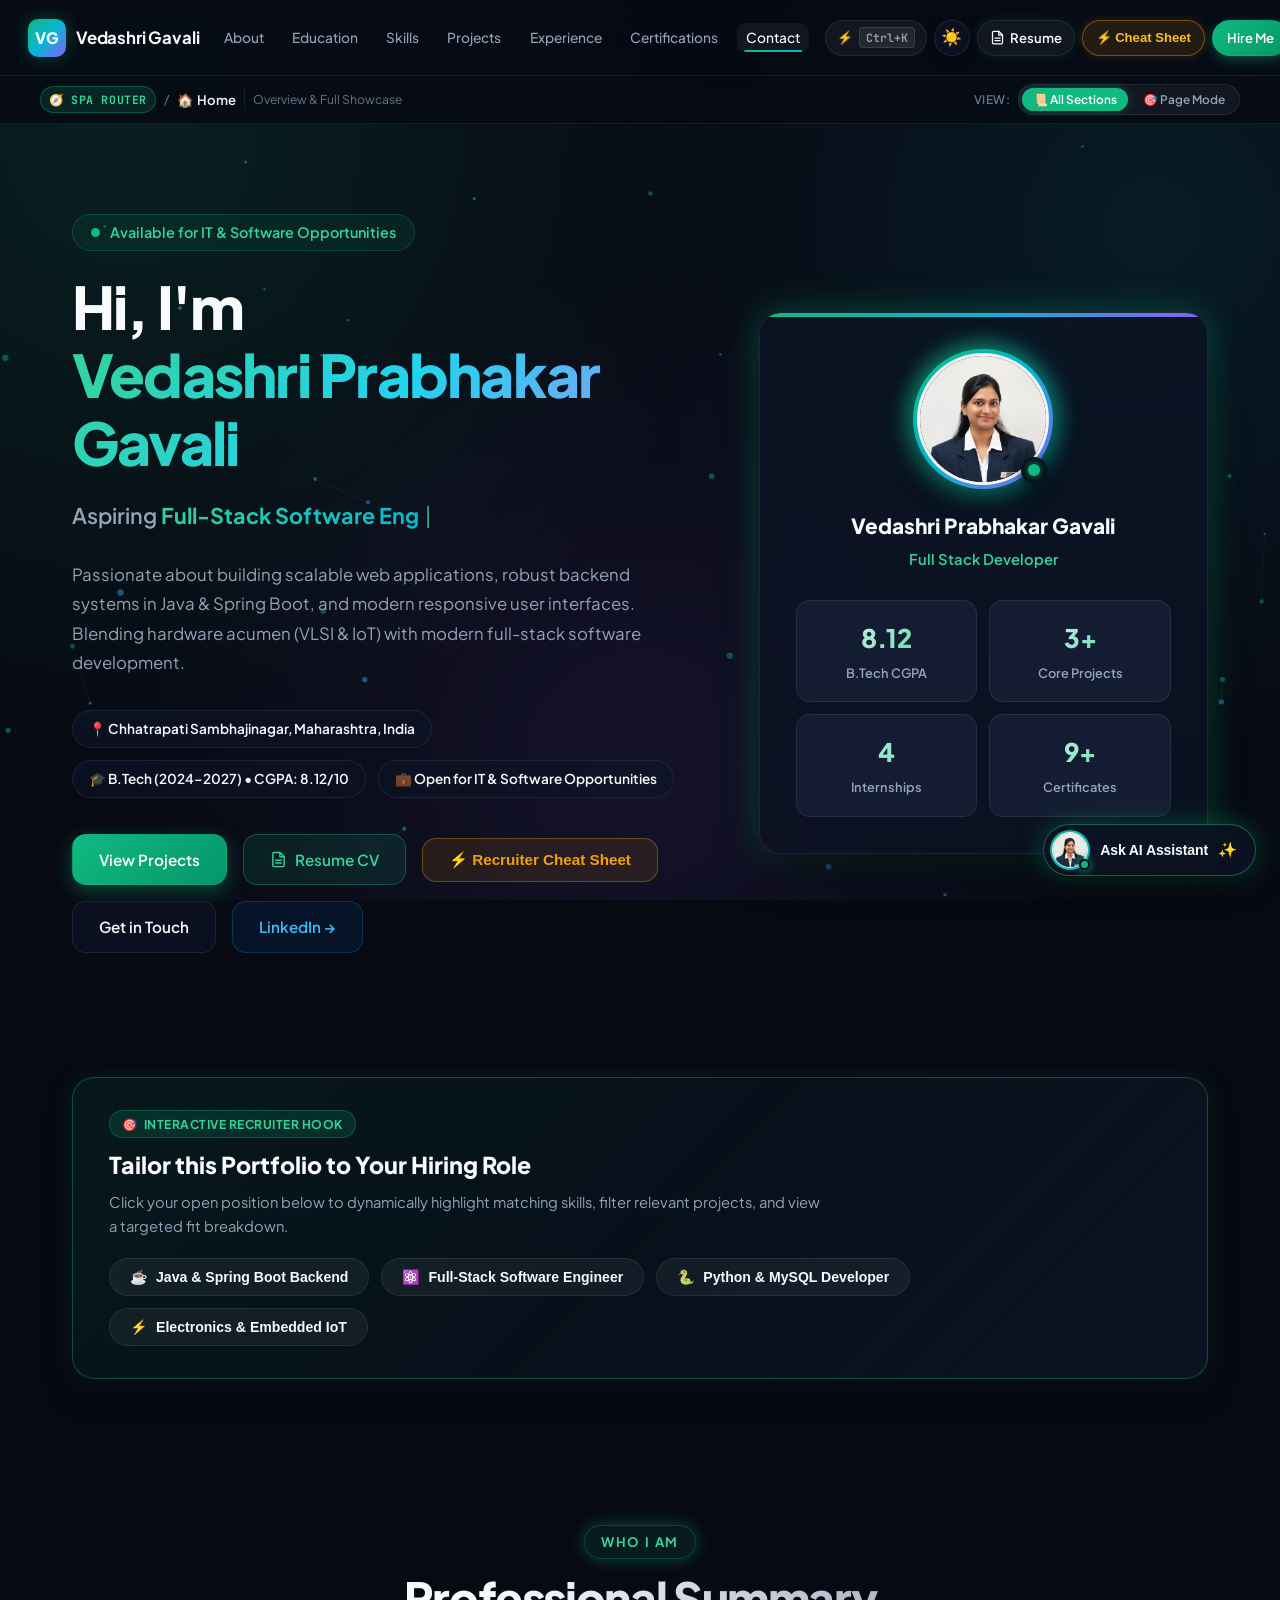
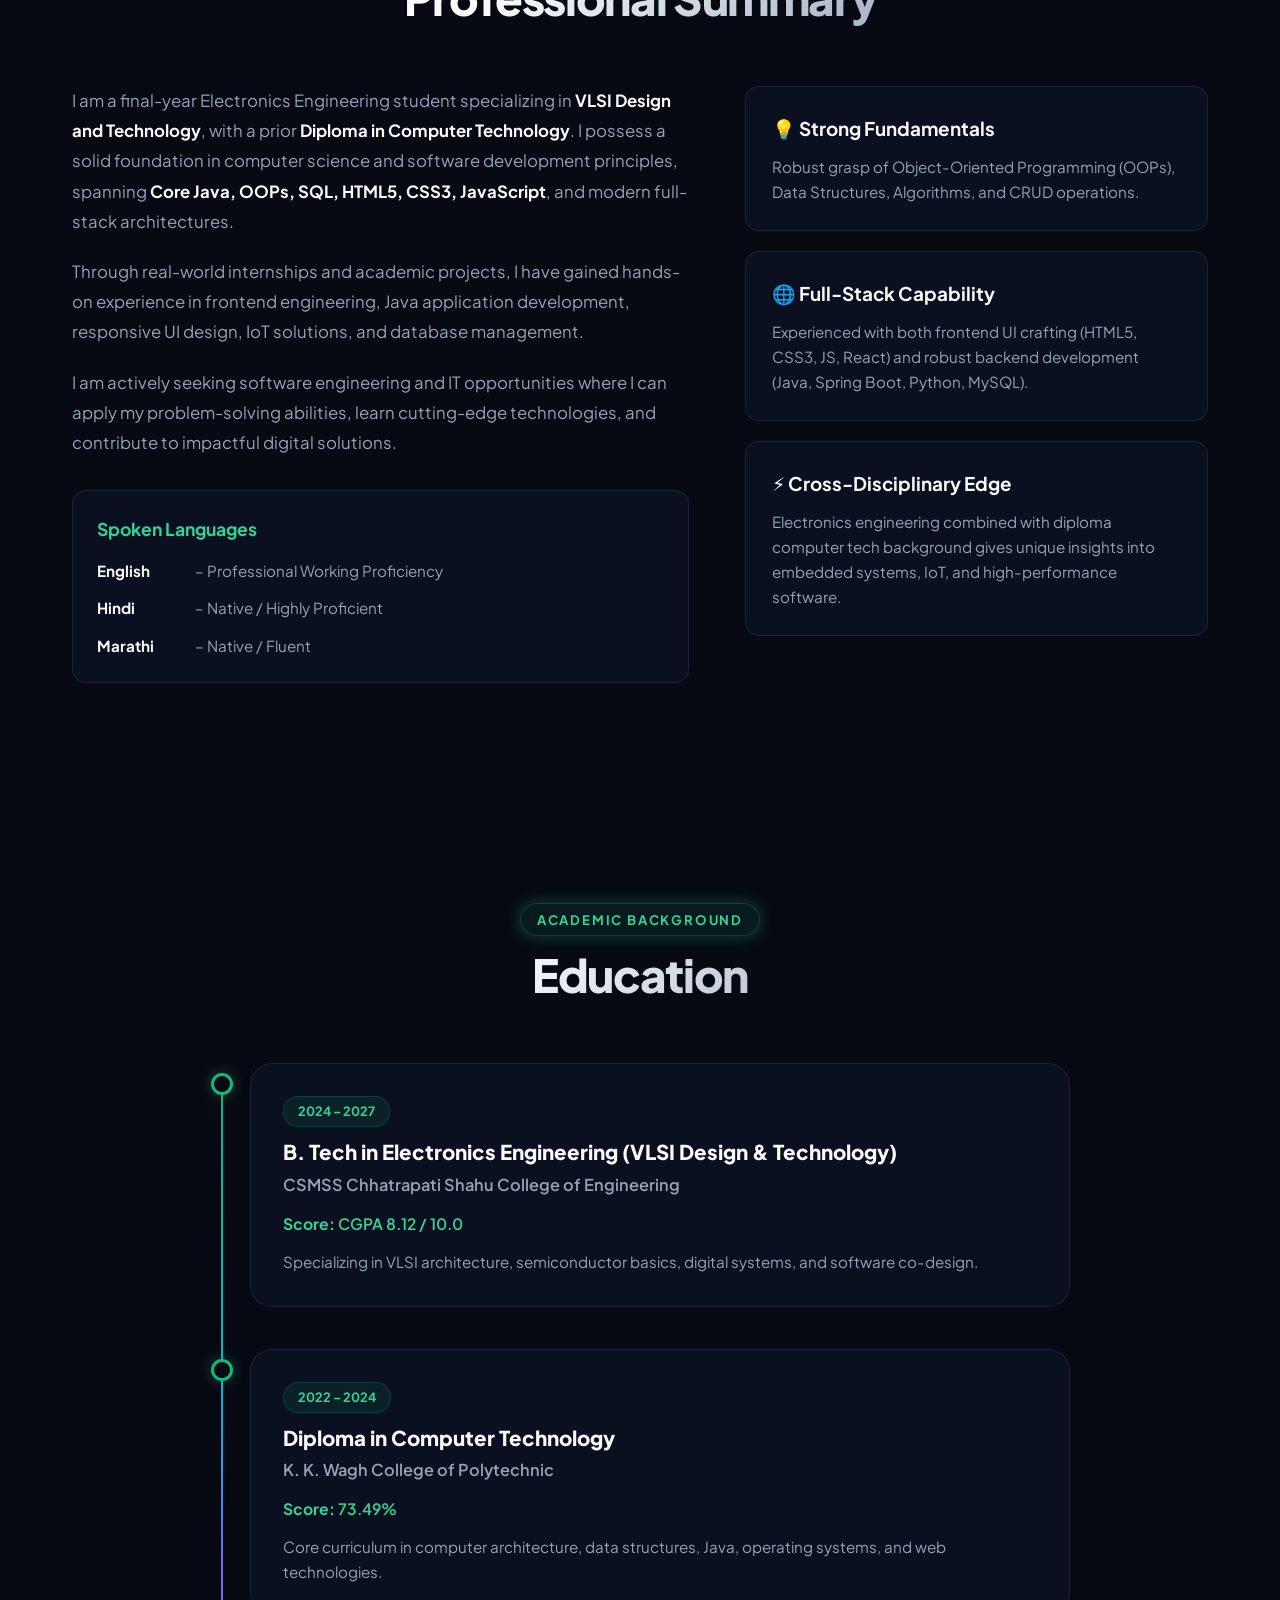
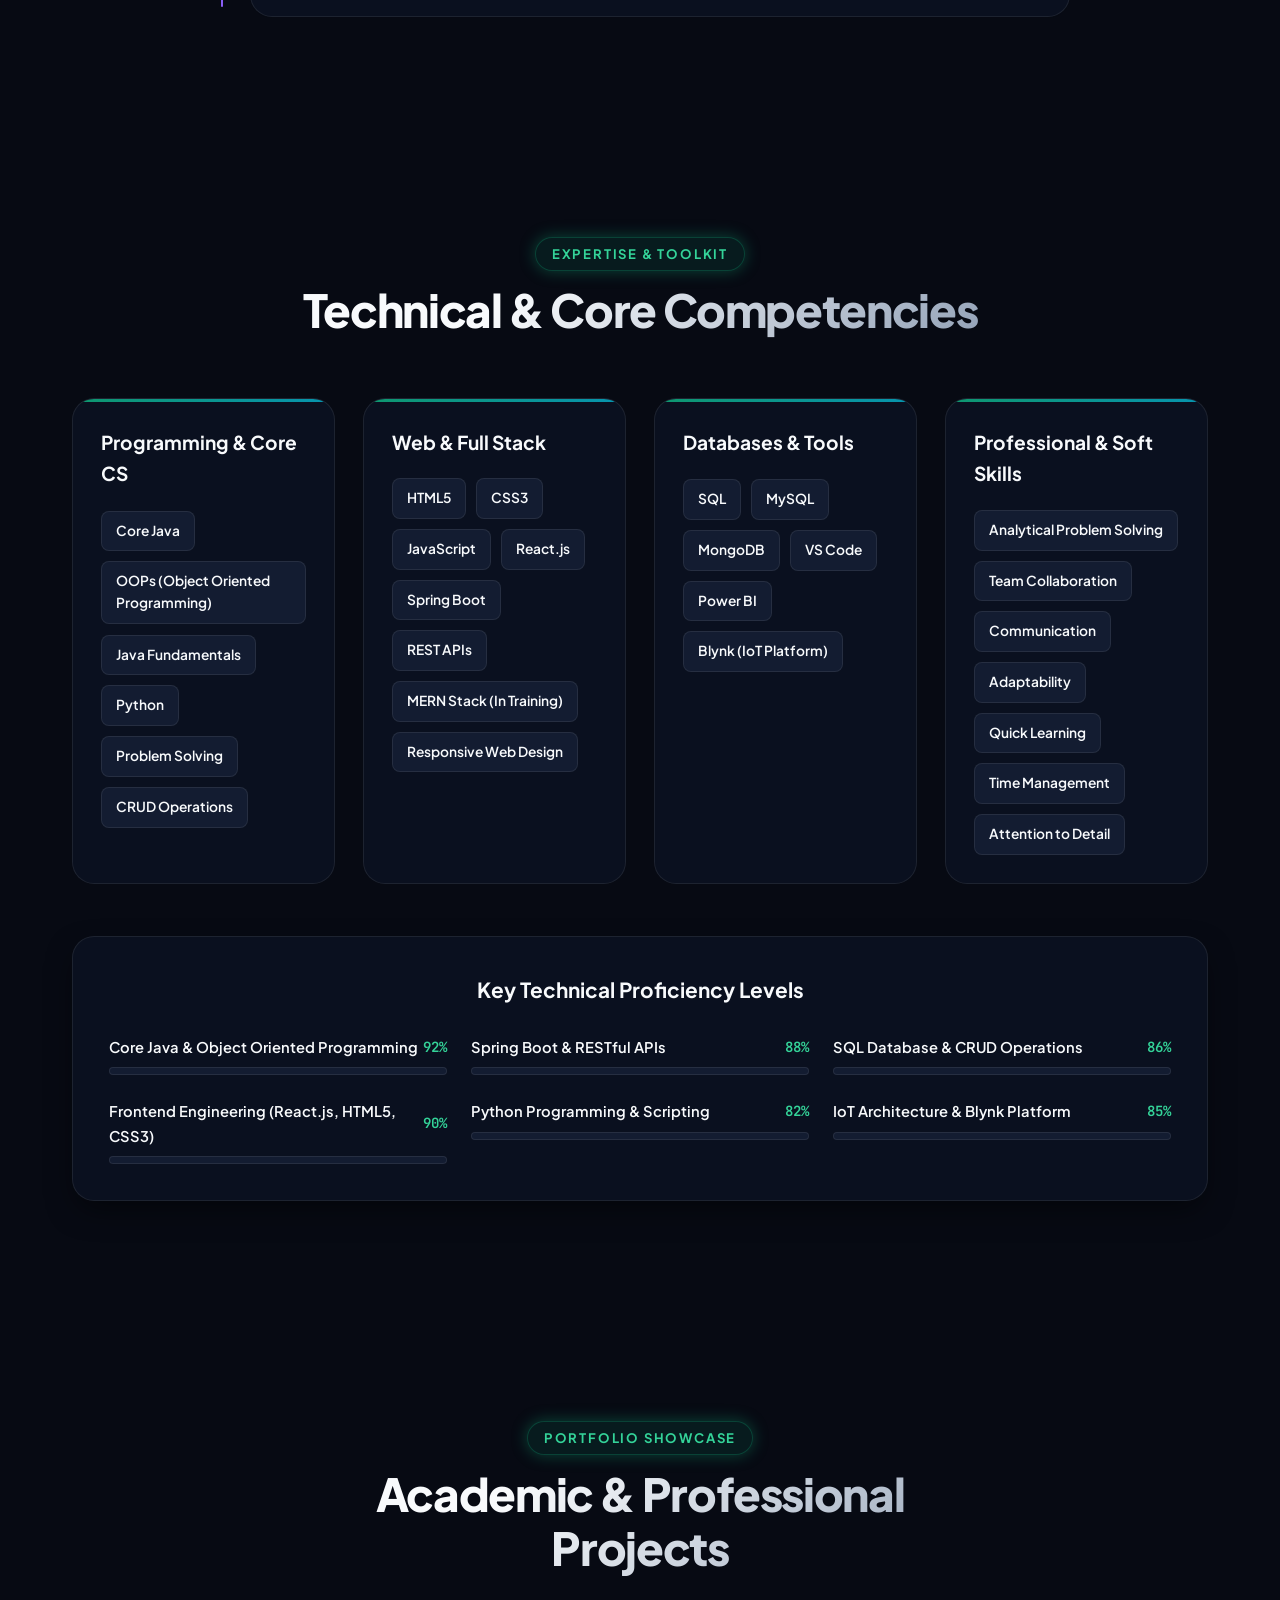
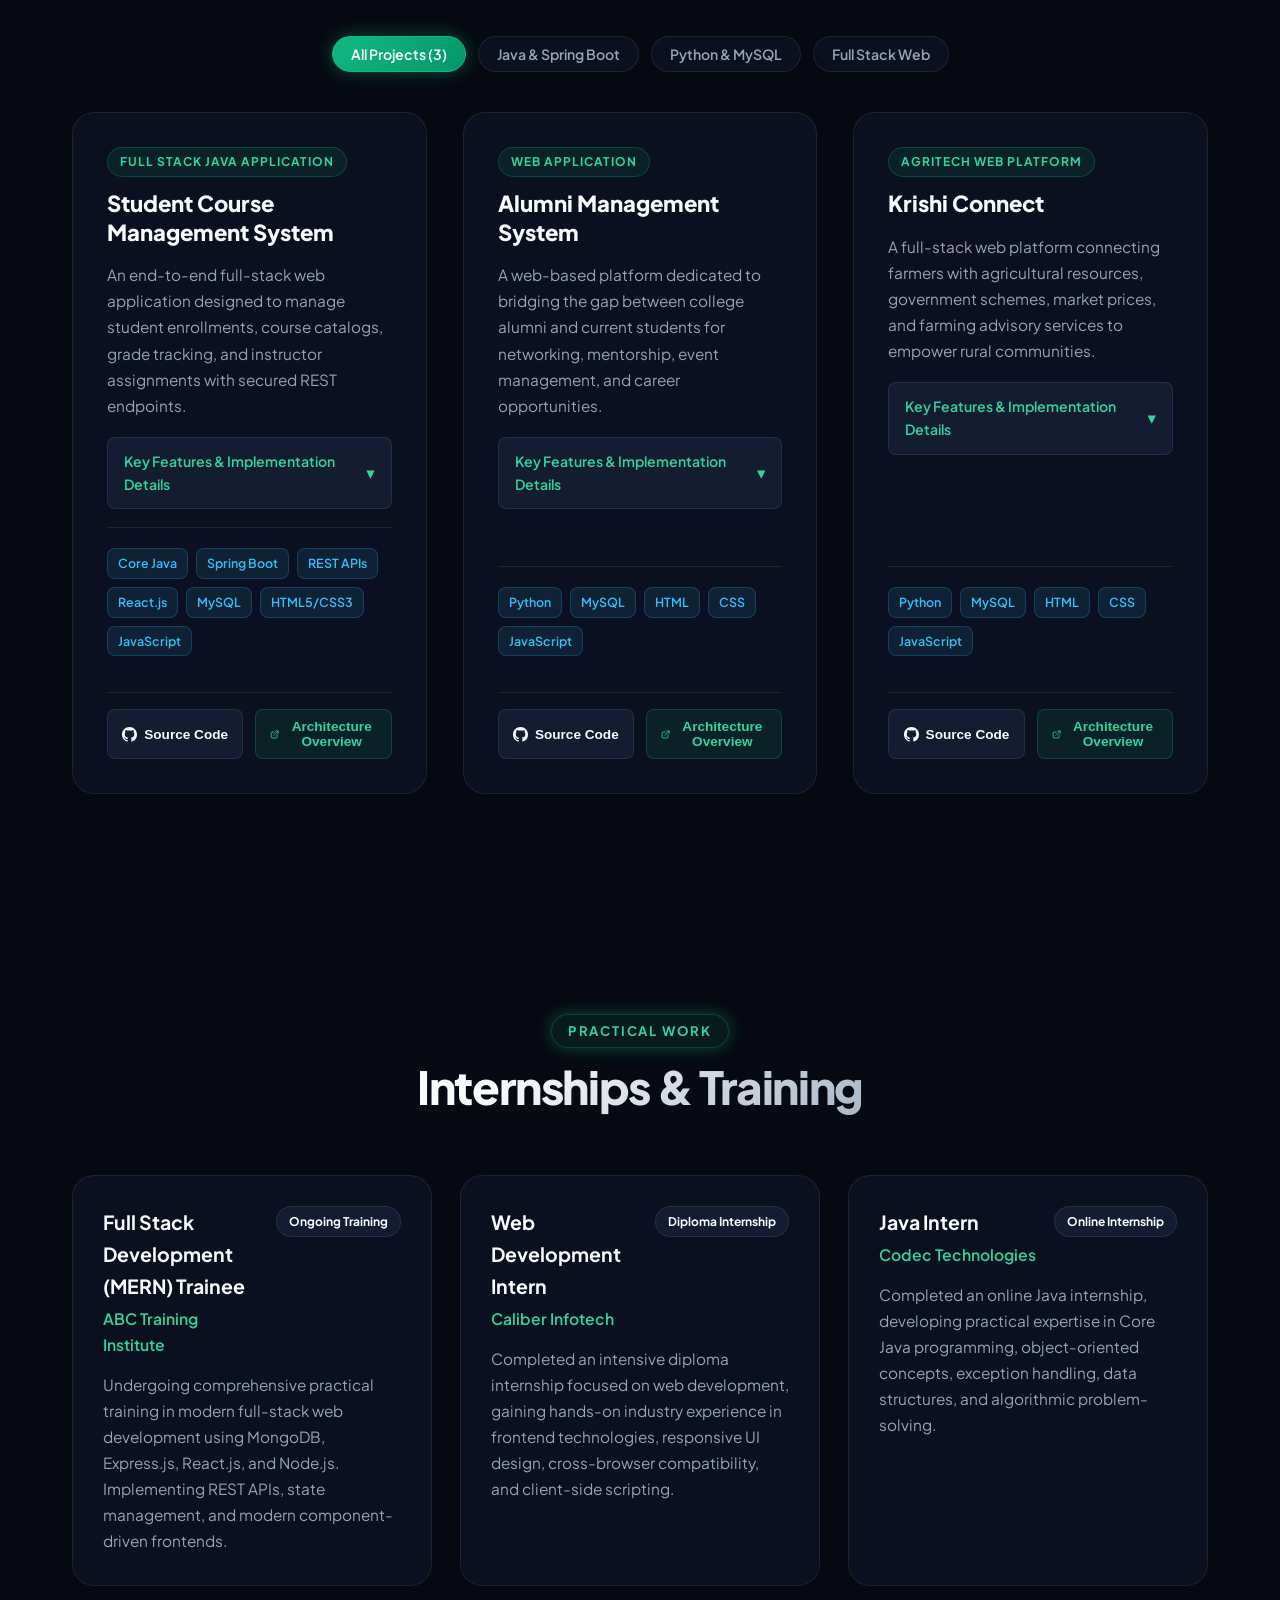
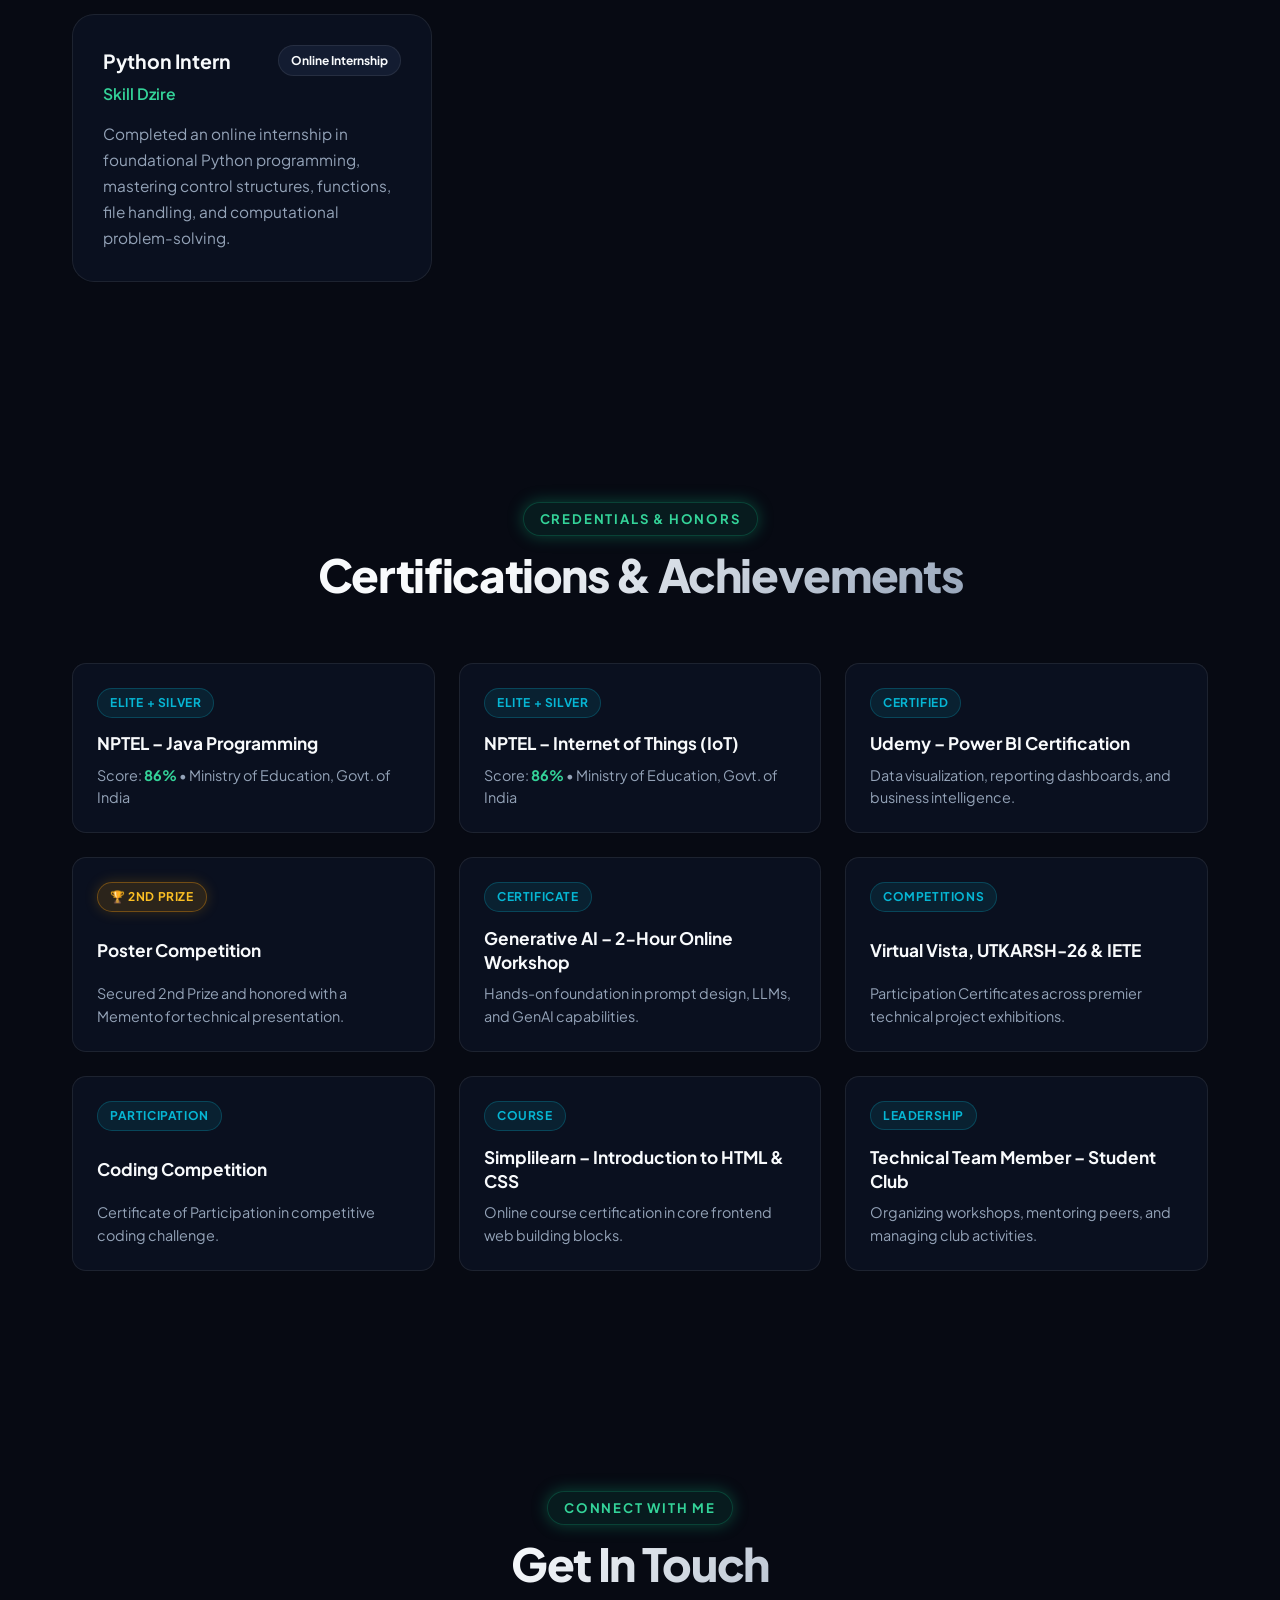
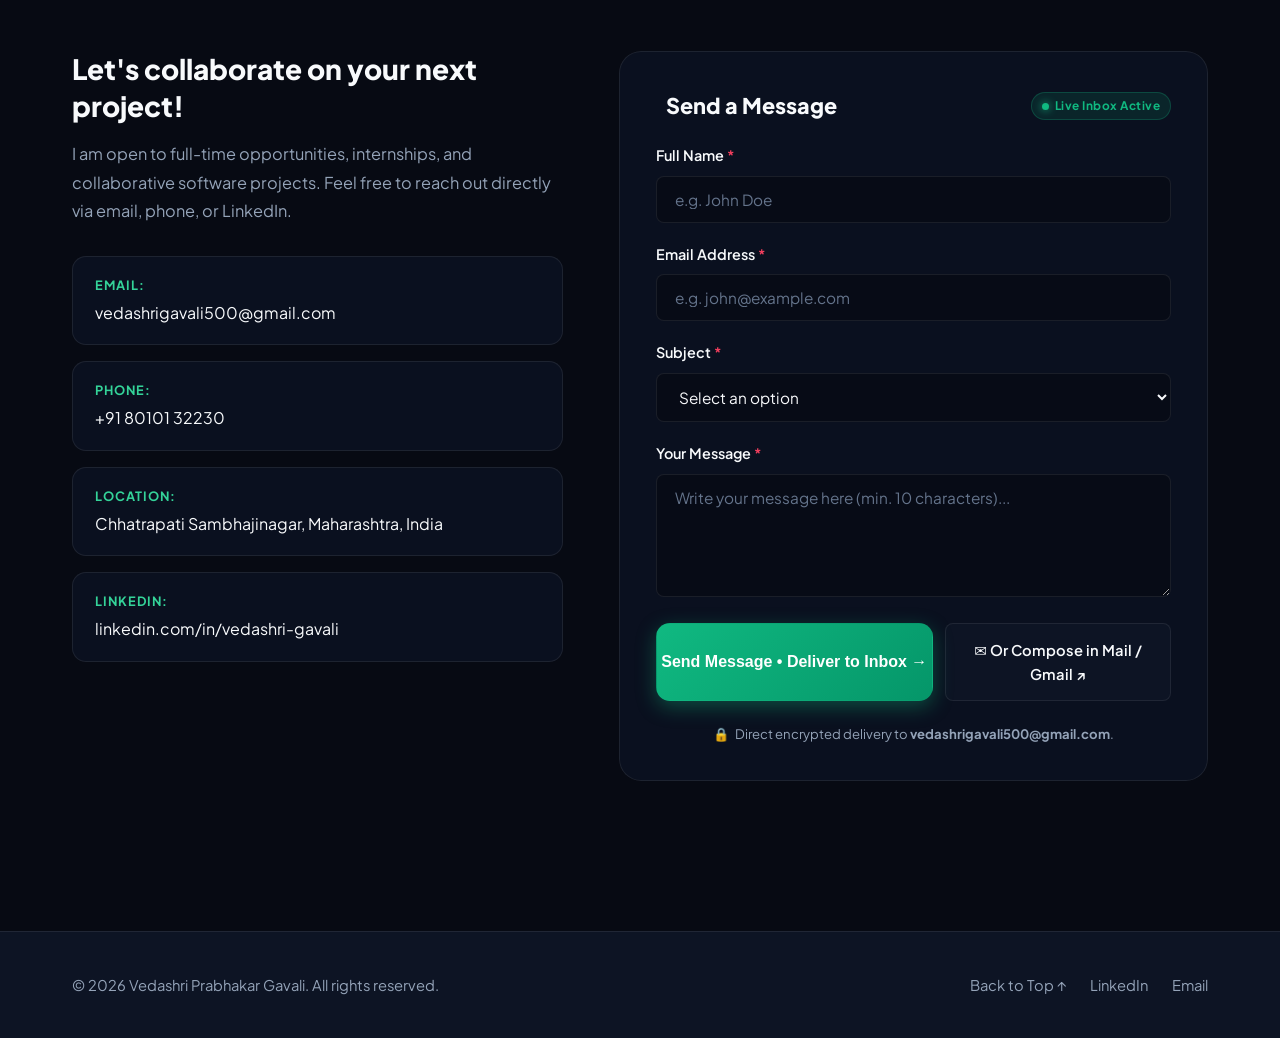
==== commit 832510d0: "Update B.Tech CGPA to 8.12" ====
--- a/index.html
+++ b/index.html
@@ -98,7 +98,7 @@
               📍 Chhatrapati Sambhajinagar, Maharashtra, India
             </span>
             <span class="meta-item">
-              🎓 B.Tech (2024–2027) &bull; CGPA: 8.35/10
+              🎓 B.Tech (2024–2027) &bull; CGPA: 8.12/10
             </span>
             <span class="meta-item">
               💼 Open for IT &amp; Software Opportunities
@@ -138,7 +138,7 @@
           </figure>
 
           <div class="quick-stats">
-            <div class="stat-box" data-count="8.35" data-decimal="2">
+            <div class="stat-box" data-count="8.12" data-decimal="2">
               <span class="stat-number">0.00</span>
               <span class="stat-label">B.Tech CGPA</span>
             </div>
@@ -289,7 +289,7 @@
               <span class="timeline-period">2024 &ndash; 2027</span>
               <h3 class="timeline-degree">B. Tech in Electronics Engineering (VLSI Design &amp; Technology)</h3>
               <h4 class="timeline-institution">CSMSS Chhatrapati Shahu College of Engineering</h4>
-              <p class="timeline-grade"><strong>Score:</strong> CGPA 8.35 / 10.0</p>
+              <p class="timeline-grade"><strong>Score:</strong> CGPA 8.12 / 10.0</p>
               <p class="timeline-desc">Specializing in VLSI architecture, semiconductor basics, digital systems, and
                 software co-design.</p>
             </div>
@@ -974,7 +974,7 @@
           </div>
           <div class="cheat-metric">
             <span class="metric-label">Current Academics</span>
-            <span class="metric-value">B.Tech VLSI (CGPA: 8.35/10)</span>
+            <span class="metric-value">B.Tech VLSI (CGPA: 8.12/10)</span>
           </div>
           <div class="cheat-metric">
             <span class="metric-label">Availability / Notice</span>
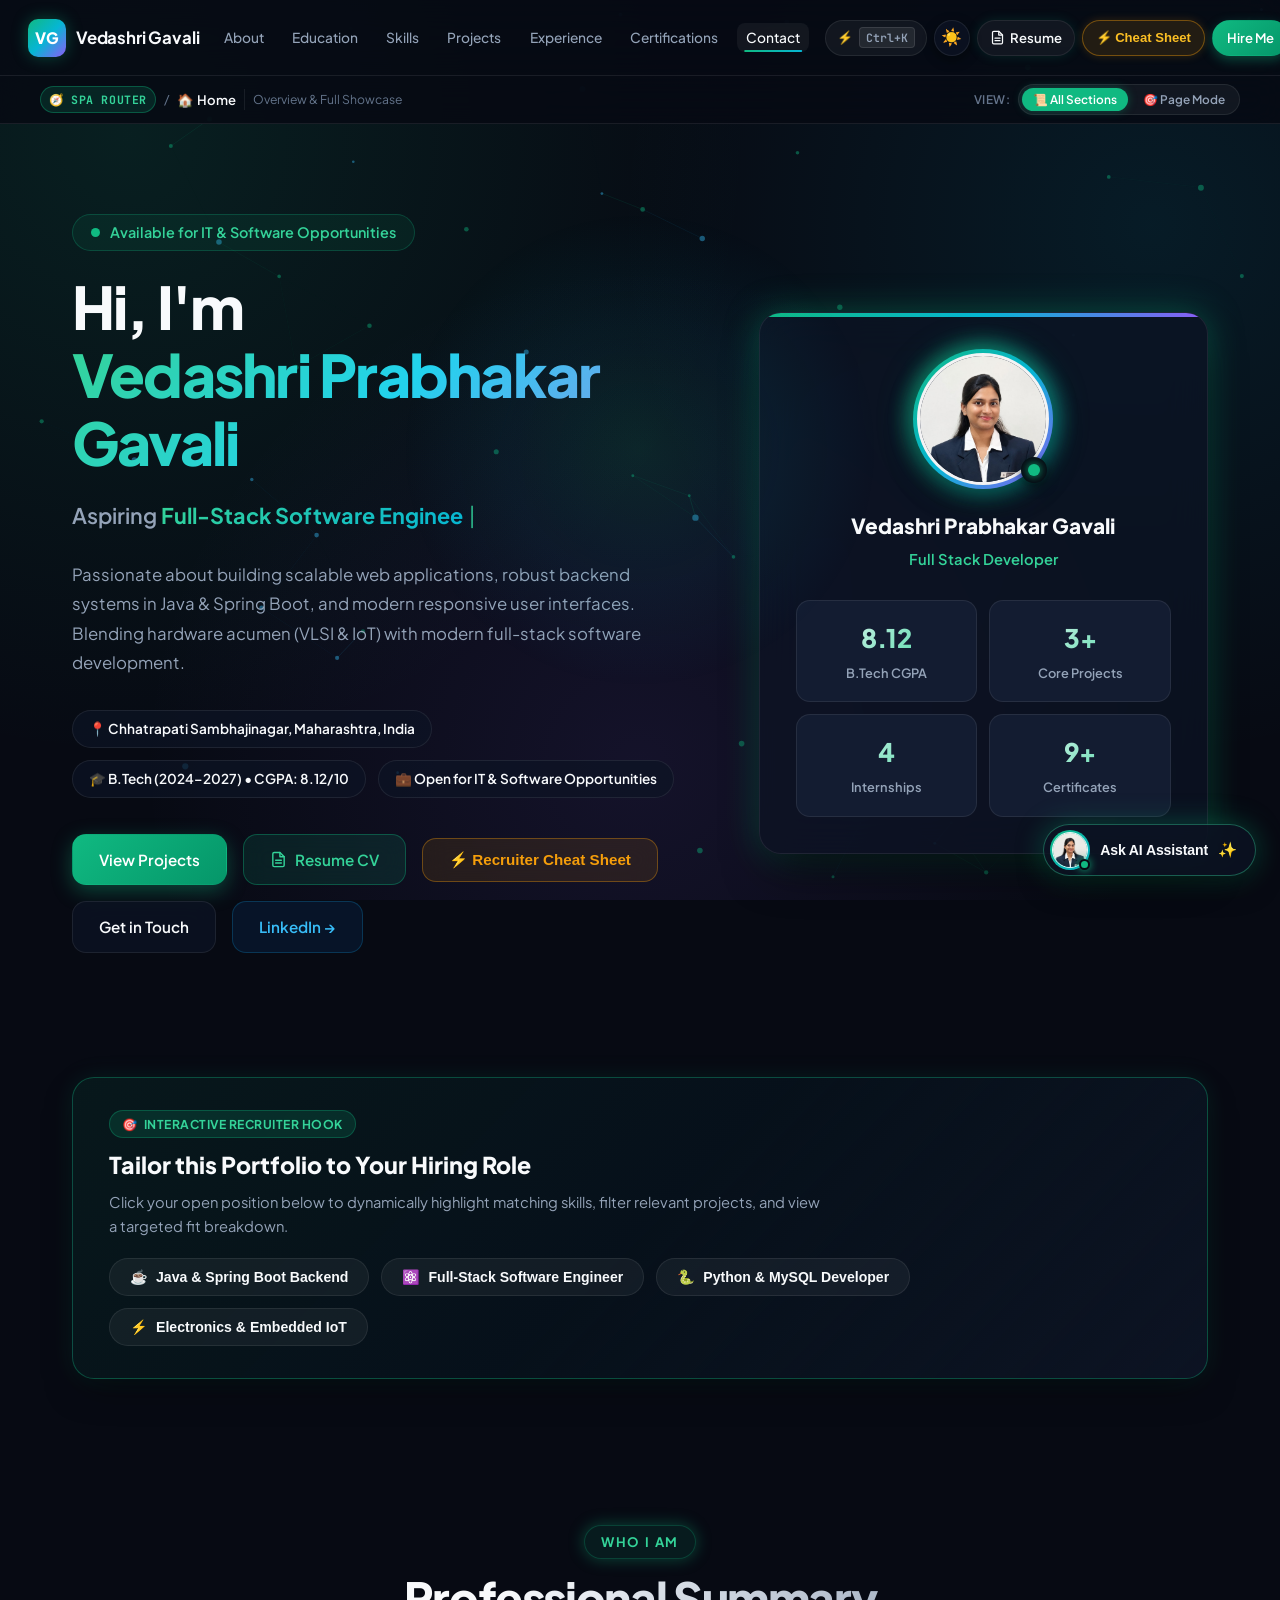
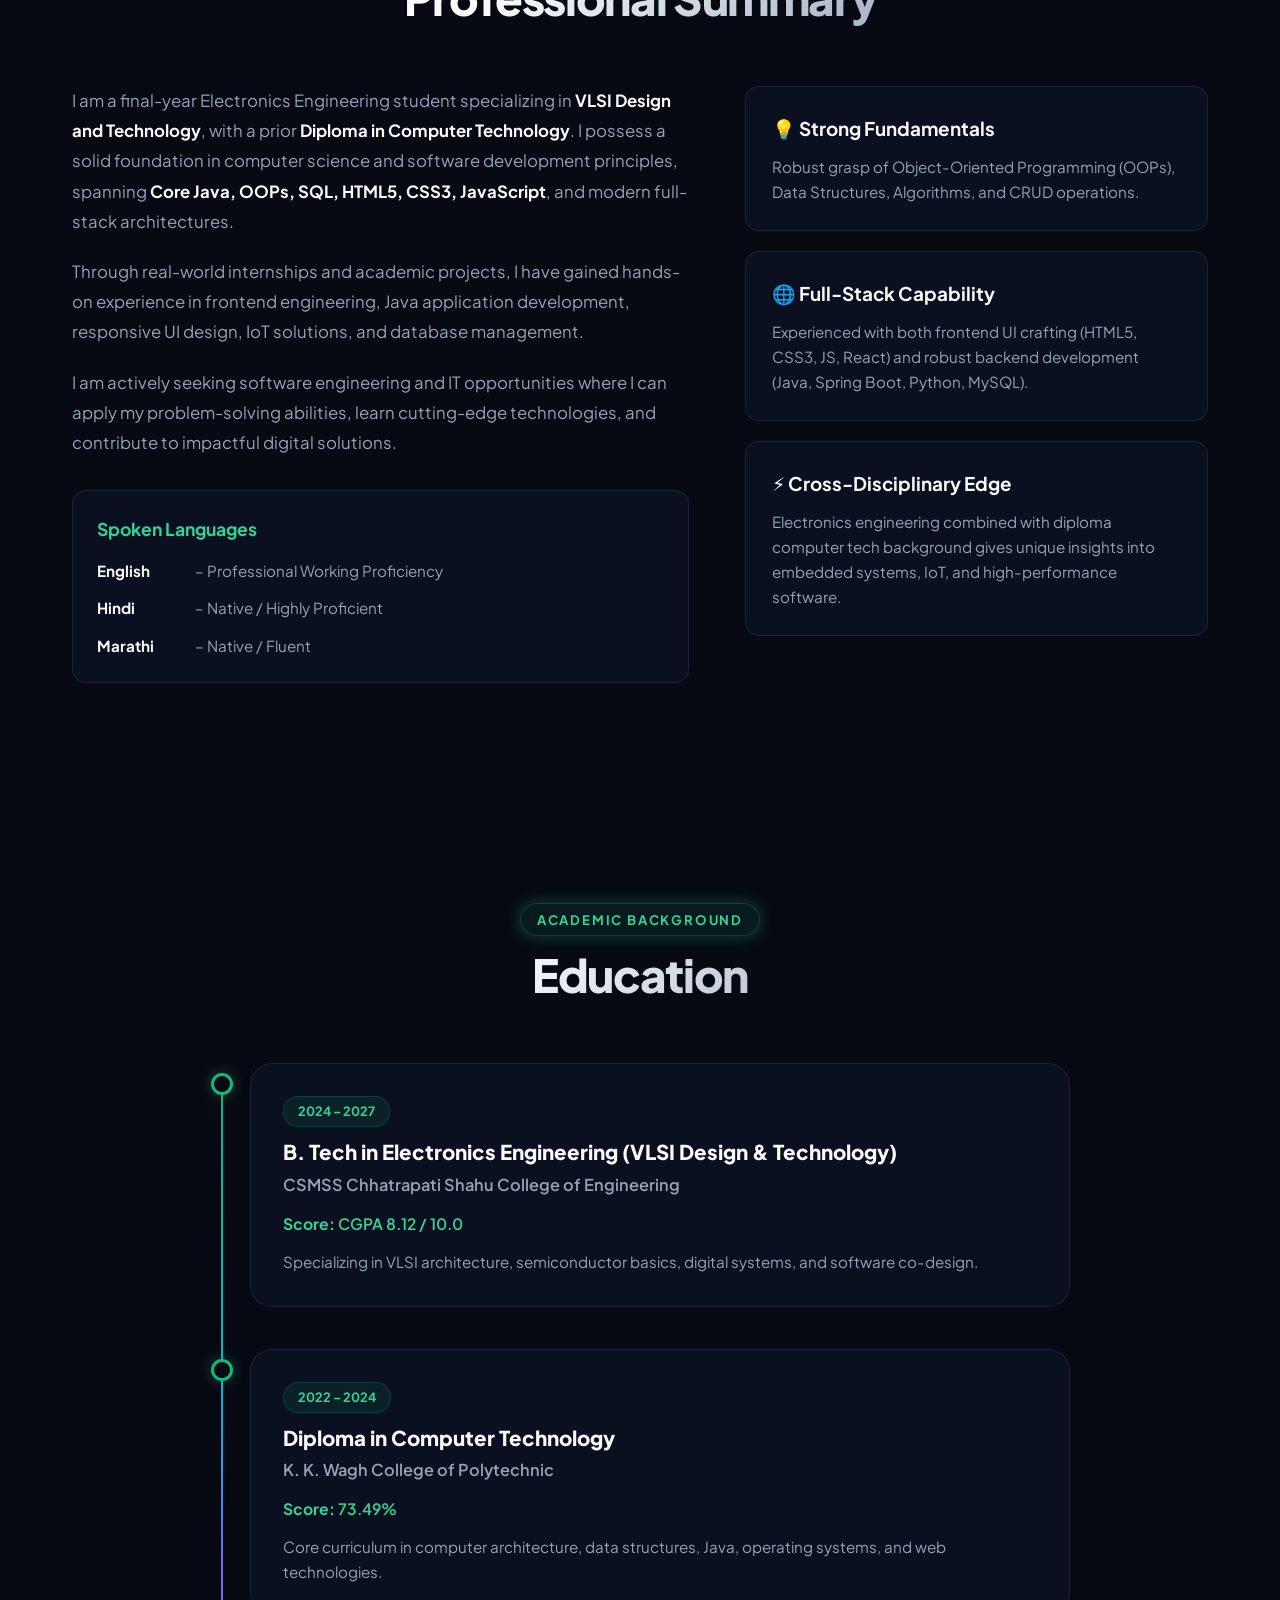
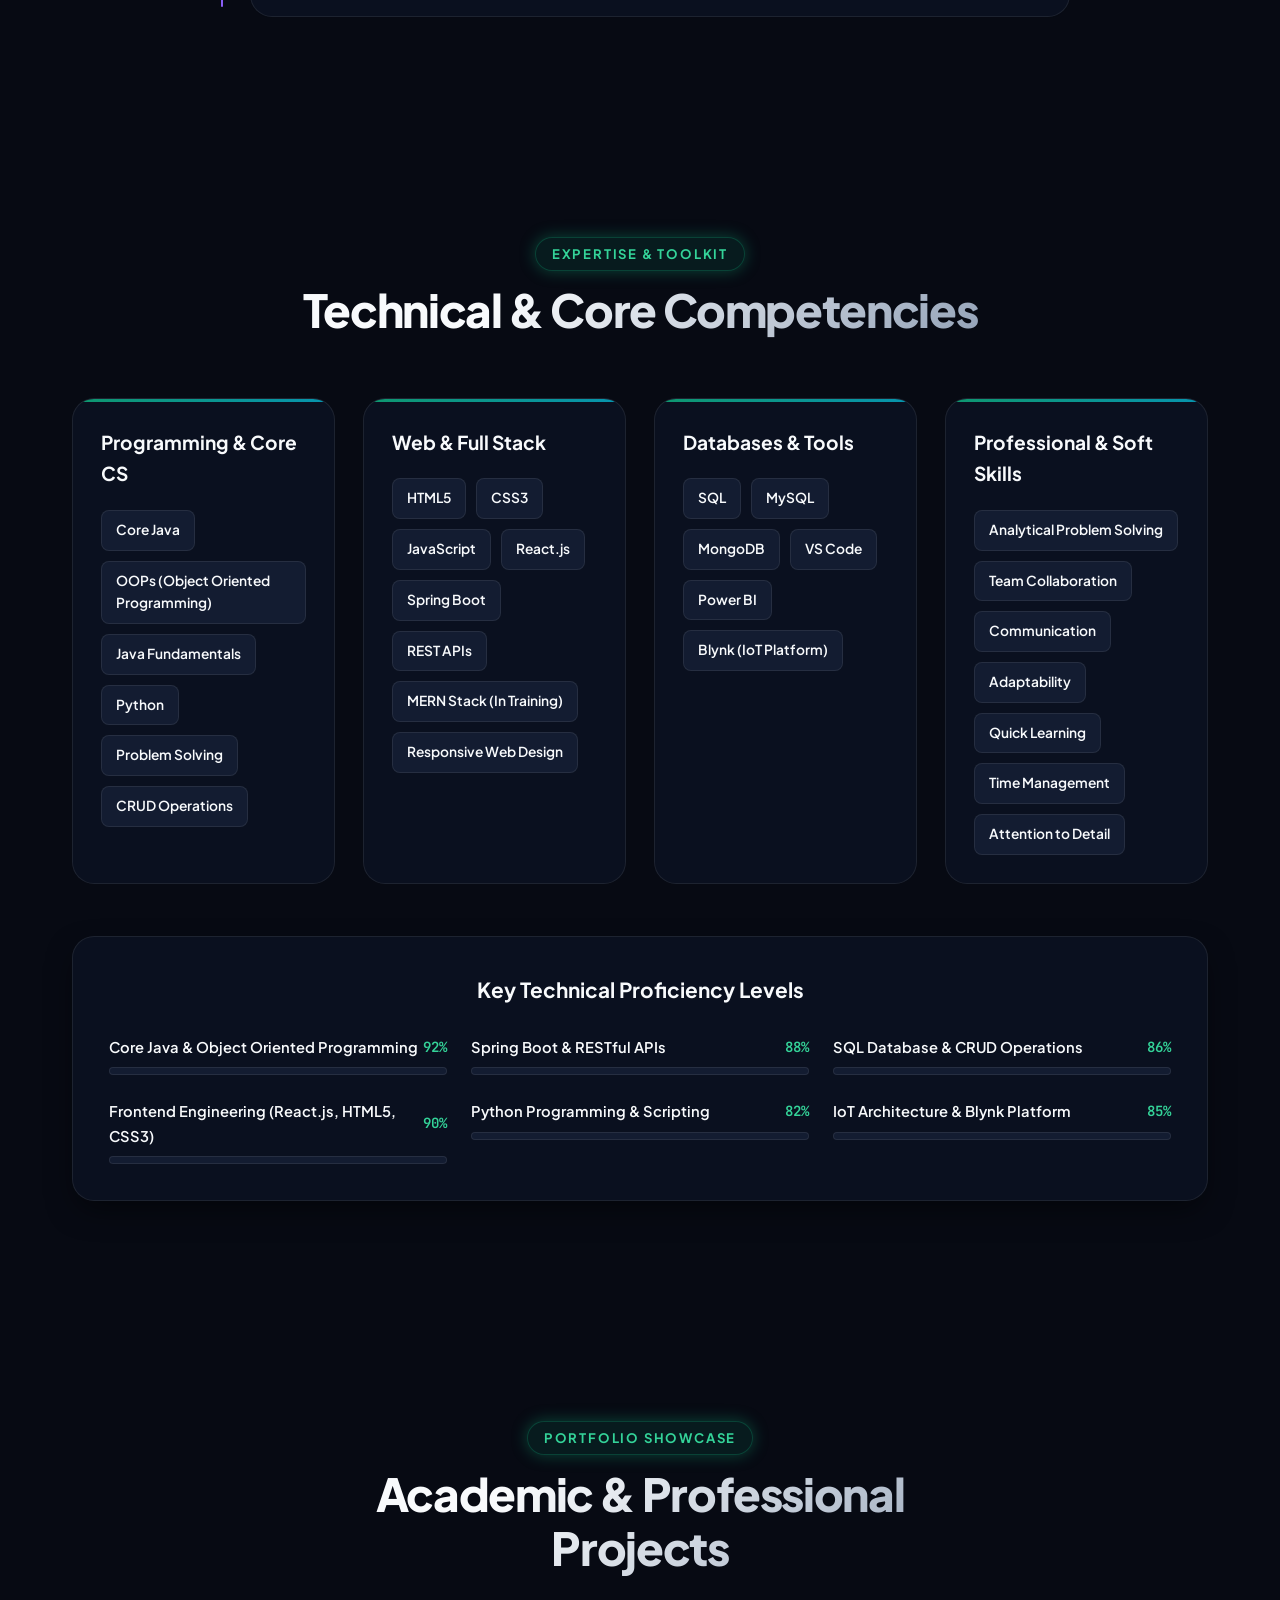
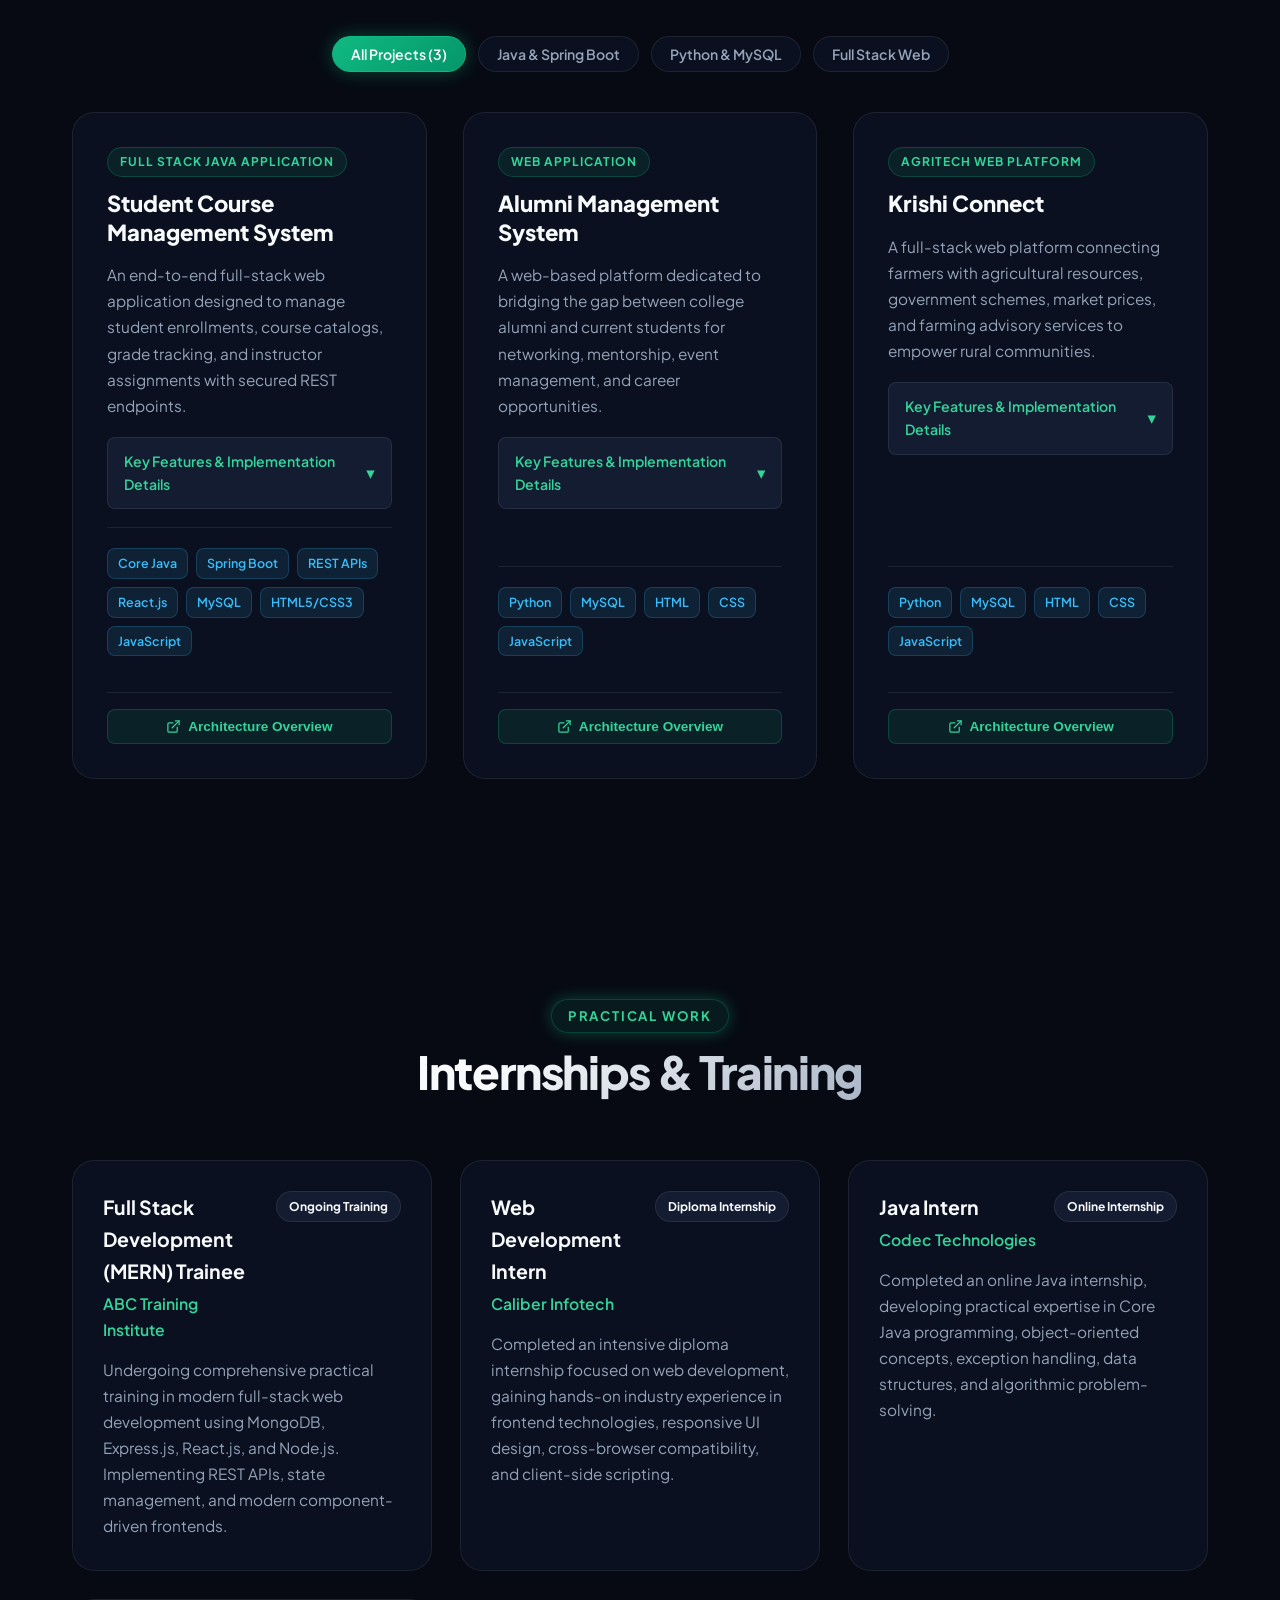
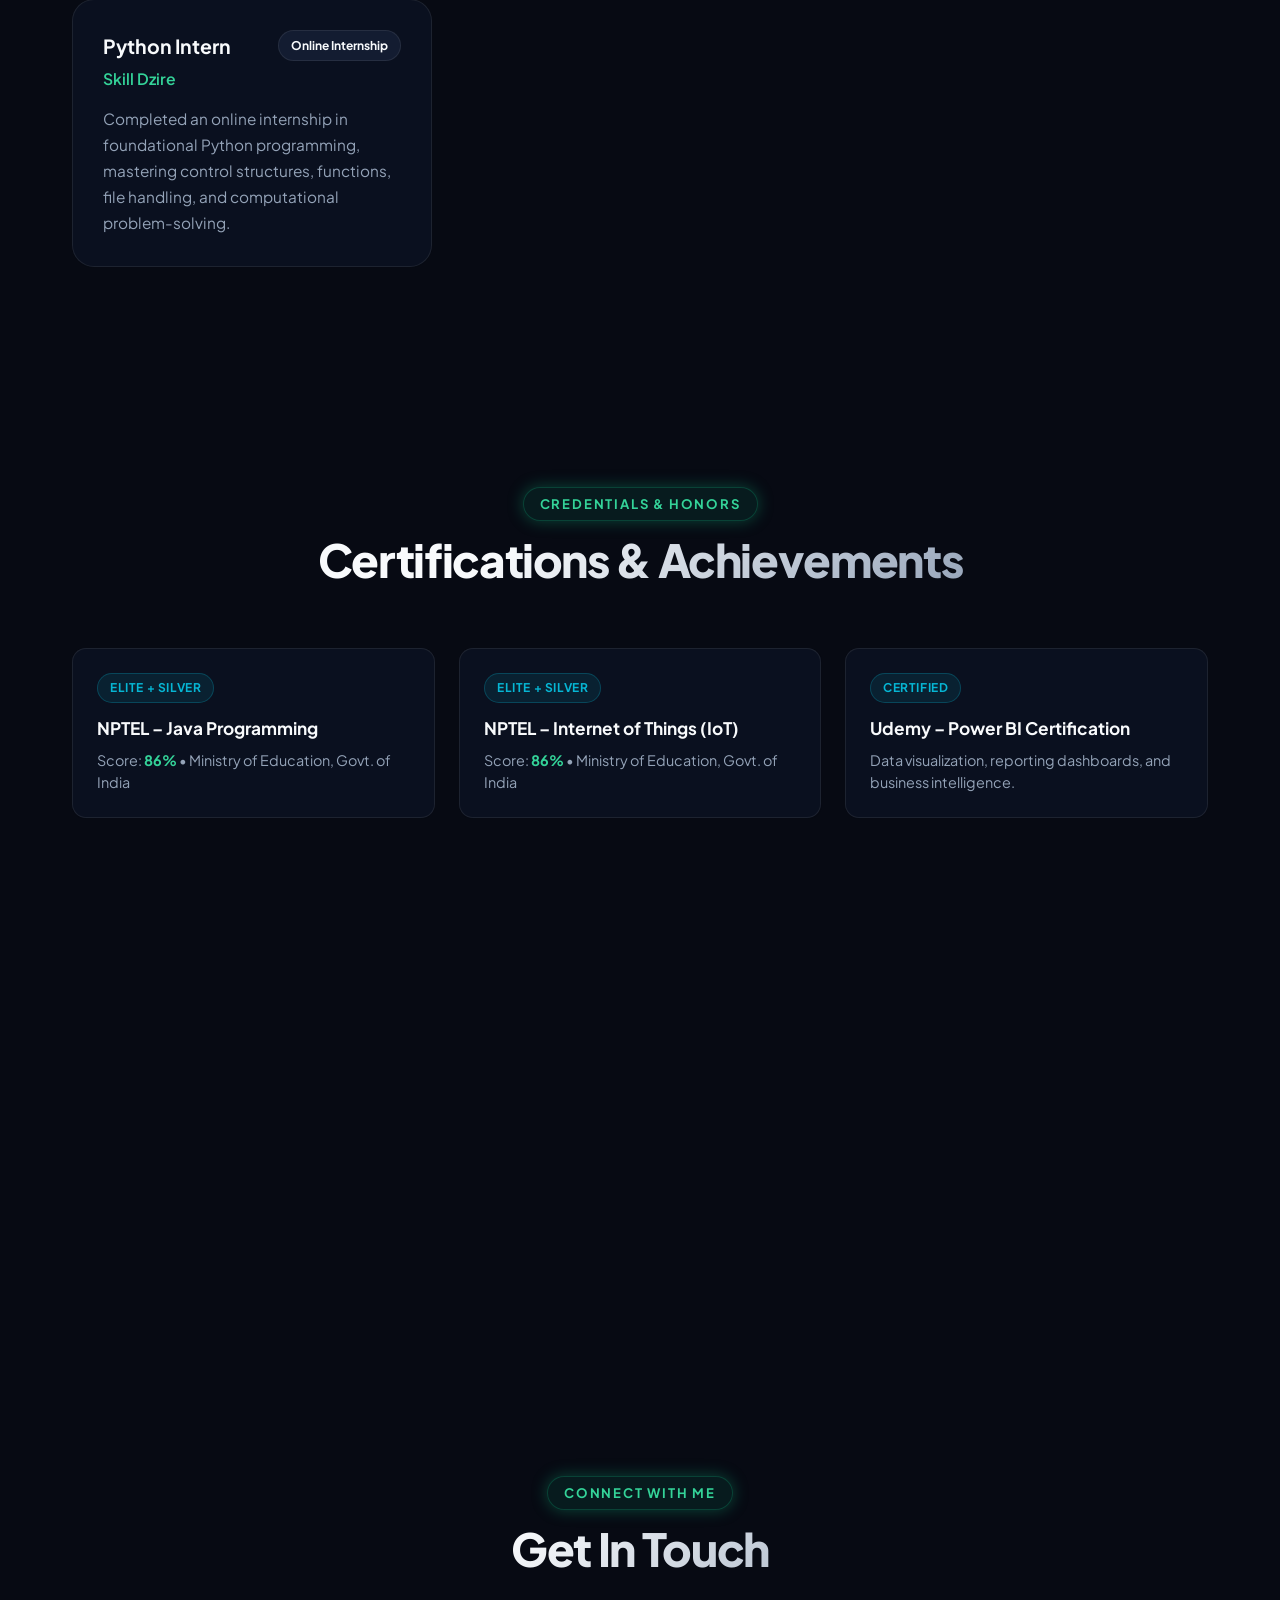
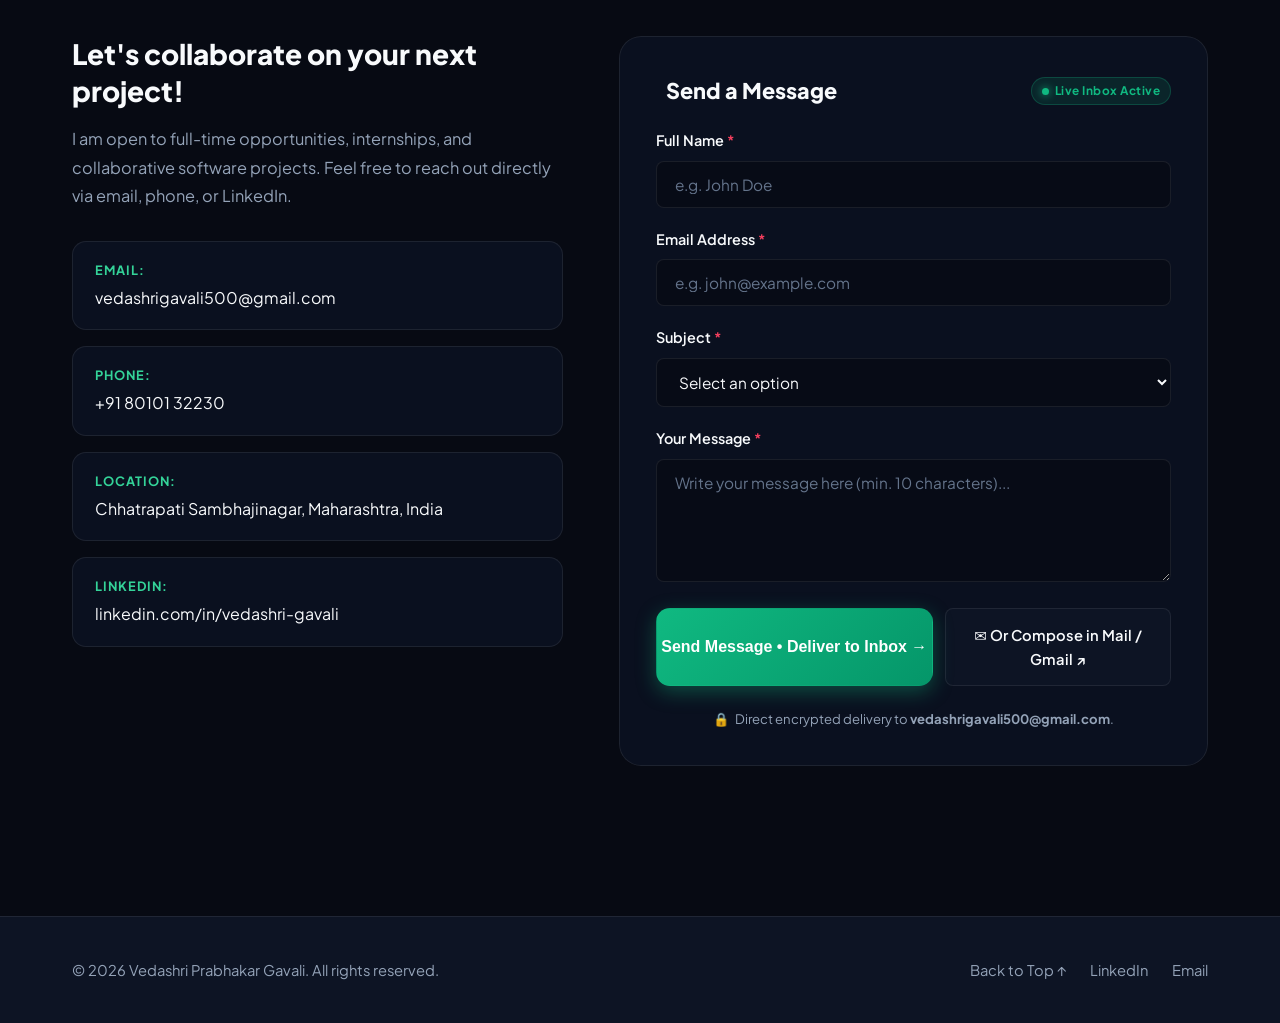
==== commit 2aa7de19: "Remove Source Code buttons from project showcase" ====
--- a/index.html
+++ b/index.html
@@ -495,10 +495,6 @@
               </div>
 
               <div class="project-actions">
-                <button type="button" class="project-btn-code" data-code="course-mgmt" title="Inspect Source Code &amp; Architecture">
-                  <svg width="15" height="15" viewBox="0 0 24 24" fill="currentColor"><path d="M12 0C5.37 0 0 5.37 0 12c0 5.31 3.435 9.795 8.205 11.385.6.105.825-.255.825-.57 0-.285-.015-1.23-.015-2.235-3.015.555-3.795-.735-4.035-1.41-.135-.345-.72-1.41-1.23-1.695-.42-.225-1.02-.78-.015-.795.945-.015 1.62.87 1.845 1.23 1.08 1.815 2.805 1.305 3.495.99.105-.78.42-1.305.765-1.605-2.67-.3-5.46-1.335-5.46-5.925 0-1.305.465-2.385 1.23-3.225-.12-.3-.54-1.53.12-3.18 0 0 1.005-.315 3.3 1.23.96-.27 1.98-.405 3-.405s2.04.135 3 .405c2.295-1.56 3.3-1.23 3.3-1.23.66 1.65.24 2.88.12 3.18.765.84 1.23 1.905 1.23 3.225 0 4.605-2.805 5.625-5.475 5.925.435.375.81 1.095.81 2.22 0 1.605-.015 2.895-.015 3.3 0 .315.225.69.825.57A12.02 12.02 0 0 0 24 12c0-6.63-5.37-12-12-12Z"/></svg>
-                  Source Code
-                </button>
                 <button class="project-btn-demo" data-project="course-mgmt">
                   <svg width="15" height="15" viewBox="0 0 24 24" fill="none" stroke="currentColor" stroke-width="2" stroke-linecap="round" stroke-linejoin="round"><path d="M18 13v6a2 2 0 0 1-2 2H5a2 2 0 0 1-2-2V8a2 2 0 0 1 2-2h6"/><polyline points="15 3 21 3 21 9"/><line x1="10" x2="21" y1="14" y2="3"/></svg>
                   Architecture Overview
@@ -538,10 +534,6 @@
               </div>
 
               <div class="project-actions">
-                <button type="button" class="project-btn-code" data-code="alumni-mgmt" title="Inspect Source Code &amp; Architecture">
-                  <svg width="15" height="15" viewBox="0 0 24 24" fill="currentColor"><path d="M12 0C5.37 0 0 5.37 0 12c0 5.31 3.435 9.795 8.205 11.385.6.105.825-.255.825-.57 0-.285-.015-1.23-.015-2.235-3.015.555-3.795-.735-4.035-1.41-.135-.345-.72-1.41-1.23-1.695-.42-.225-1.02-.78-.015-.795.945-.015 1.62.87 1.845 1.23 1.08 1.815 2.805 1.305 3.495.99.105-.78.42-1.305.765-1.605-2.67-.3-5.46-1.335-5.46-5.925 0-1.305.465-2.385 1.23-3.225-.12-.3-.54-1.53.12-3.18 0 0 1.005-.315 3.3 1.23.96-.27 1.98-.405 3-.405s2.04.135 3 .405c2.295-1.56 3.3-1.23 3.3-1.23.66 1.65.24 2.88.12 3.18.765.84 1.23 1.905 1.23 3.225 0 4.605-2.805 5.625-5.475 5.925.435.375.81 1.095.81 2.22 0 1.605-.015 2.895-.015 3.3 0 .315.225.69.825.57A12.02 12.02 0 0 0 24 12c0-6.63-5.37-12-12-12Z"/></svg>
-                  Source Code
-                </button>
                 <button class="project-btn-demo" data-project="alumni-mgmt">
                   <svg width="15" height="15" viewBox="0 0 24 24" fill="none" stroke="currentColor" stroke-width="2" stroke-linecap="round" stroke-linejoin="round"><path d="M18 13v6a2 2 0 0 1-2 2H5a2 2 0 0 1-2-2V8a2 2 0 0 1 2-2h6"/><polyline points="15 3 21 3 21 9"/><line x1="10" x2="21" y1="14" y2="3"/></svg>
                   Architecture Overview
@@ -581,10 +573,6 @@
               </div>
 
               <div class="project-actions">
-                <button type="button" class="project-btn-code" data-code="krishi-connect" title="Inspect Source Code &amp; Architecture">
-                  <svg width="15" height="15" viewBox="0 0 24 24" fill="currentColor"><path d="M12 0C5.37 0 0 5.37 0 12c0 5.31 3.435 9.795 8.205 11.385.6.105.825-.255.825-.57 0-.285-.015-1.23-.015-2.235-3.015.555-3.795-.735-4.035-1.41-.135-.345-.72-1.41-1.23-1.695-.42-.225-1.02-.78-.015-.795.945-.015 1.62.87 1.845 1.23 1.08 1.815 2.805 1.305 3.495.99.105-.78.42-1.305.765-1.605-2.67-.3-5.46-1.335-5.46-5.925 0-1.305.465-2.385 1.23-3.225-.12-.3-.54-1.53.12-3.18 0 0 1.005-.315 3.3 1.23.96-.27 1.98-.405 3-.405s2.04.135 3 .405c2.295-1.56 3.3-1.23 3.3-1.23.66 1.65.24 2.88.12 3.18.765.84 1.23 1.905 1.23 3.225 0 4.605-2.805 5.625-5.475 5.925.435.375.81 1.095.81 2.22 0 1.605-.015 2.895-.015 3.3 0 .315.225.69.825.57A12.02 12.02 0 0 0 24 12c0-6.63-5.37-12-12-12Z"/></svg>
-                  Source Code
-                </button>
                 <button class="project-btn-demo" data-project="krishi-connect">
                   <svg width="15" height="15" viewBox="0 0 24 24" fill="none" stroke="currentColor" stroke-width="2" stroke-linecap="round" stroke-linejoin="round"><path d="M18 13v6a2 2 0 0 1-2 2H5a2 2 0 0 1-2-2V8a2 2 0 0 1 2-2h6"/><polyline points="15 3 21 3 21 9"/><line x1="10" x2="21" y1="14" y2="3"/></svg>
                   Architecture Overview
